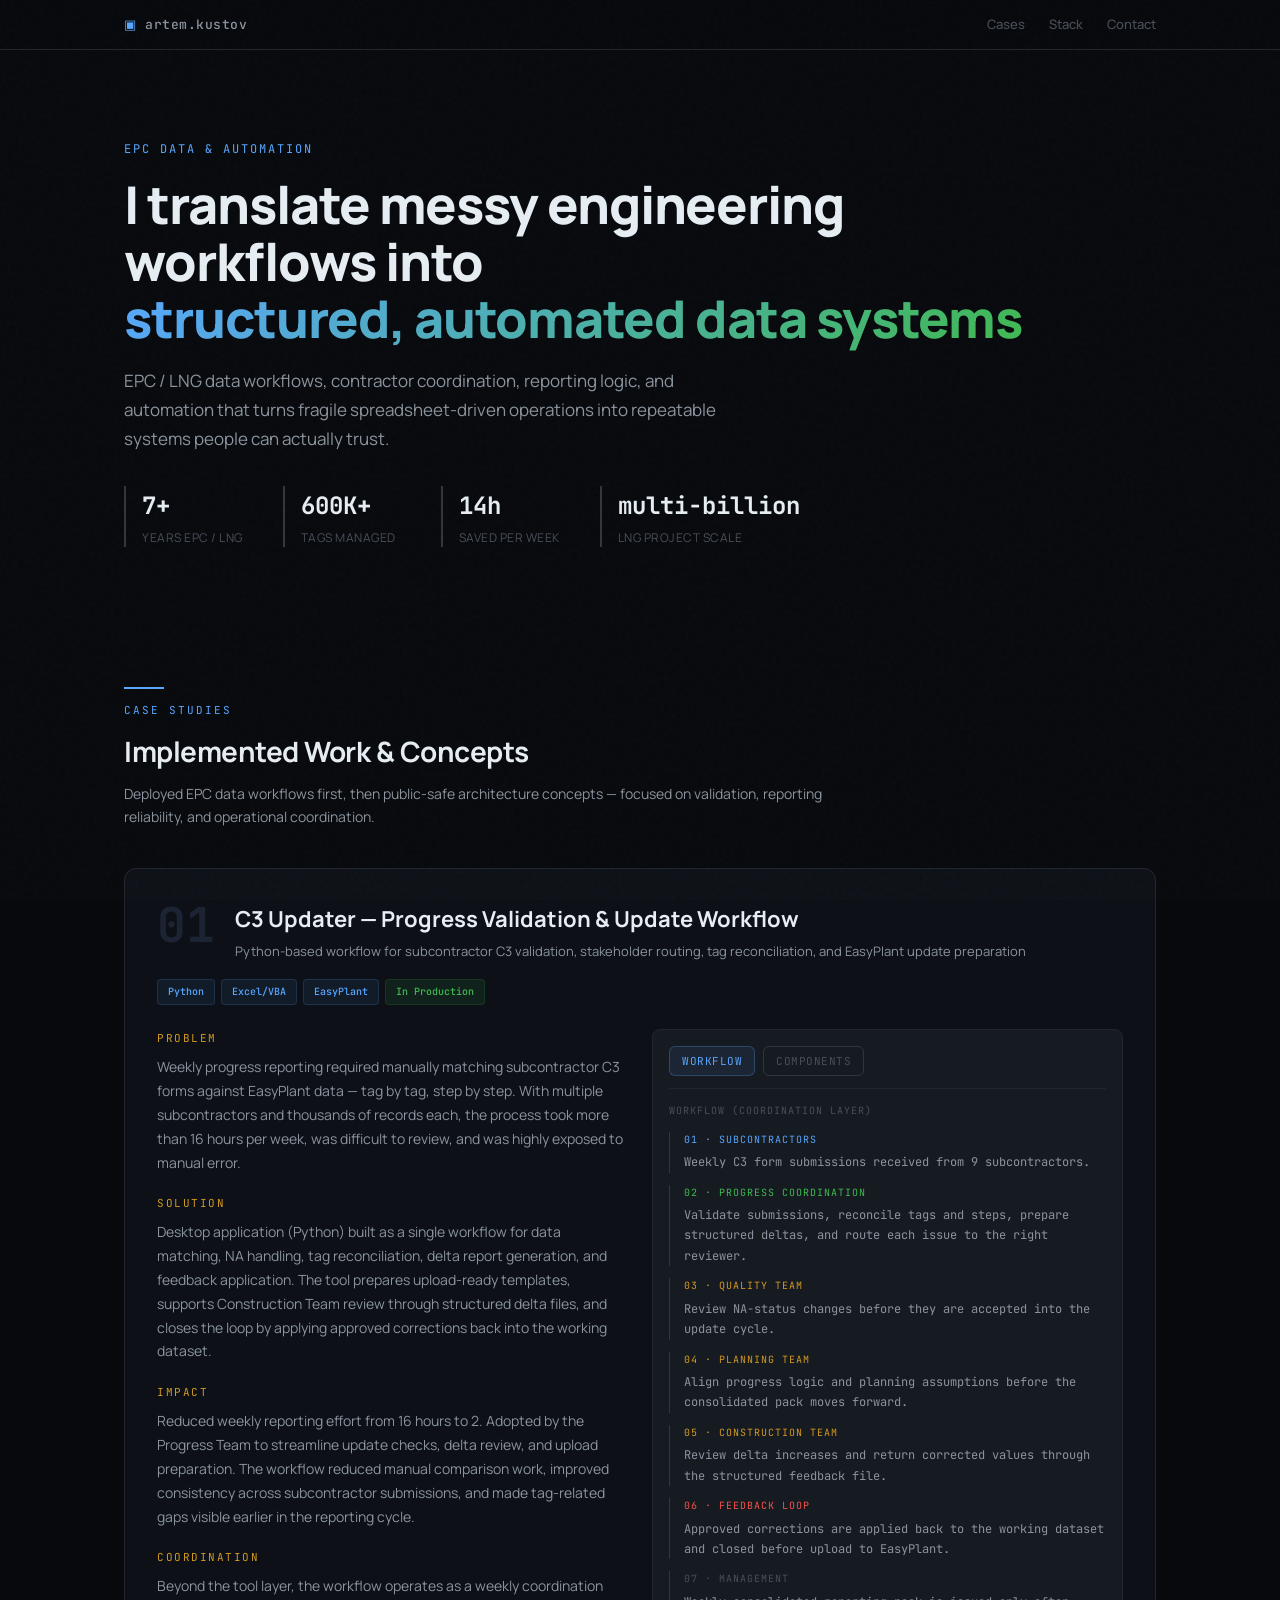
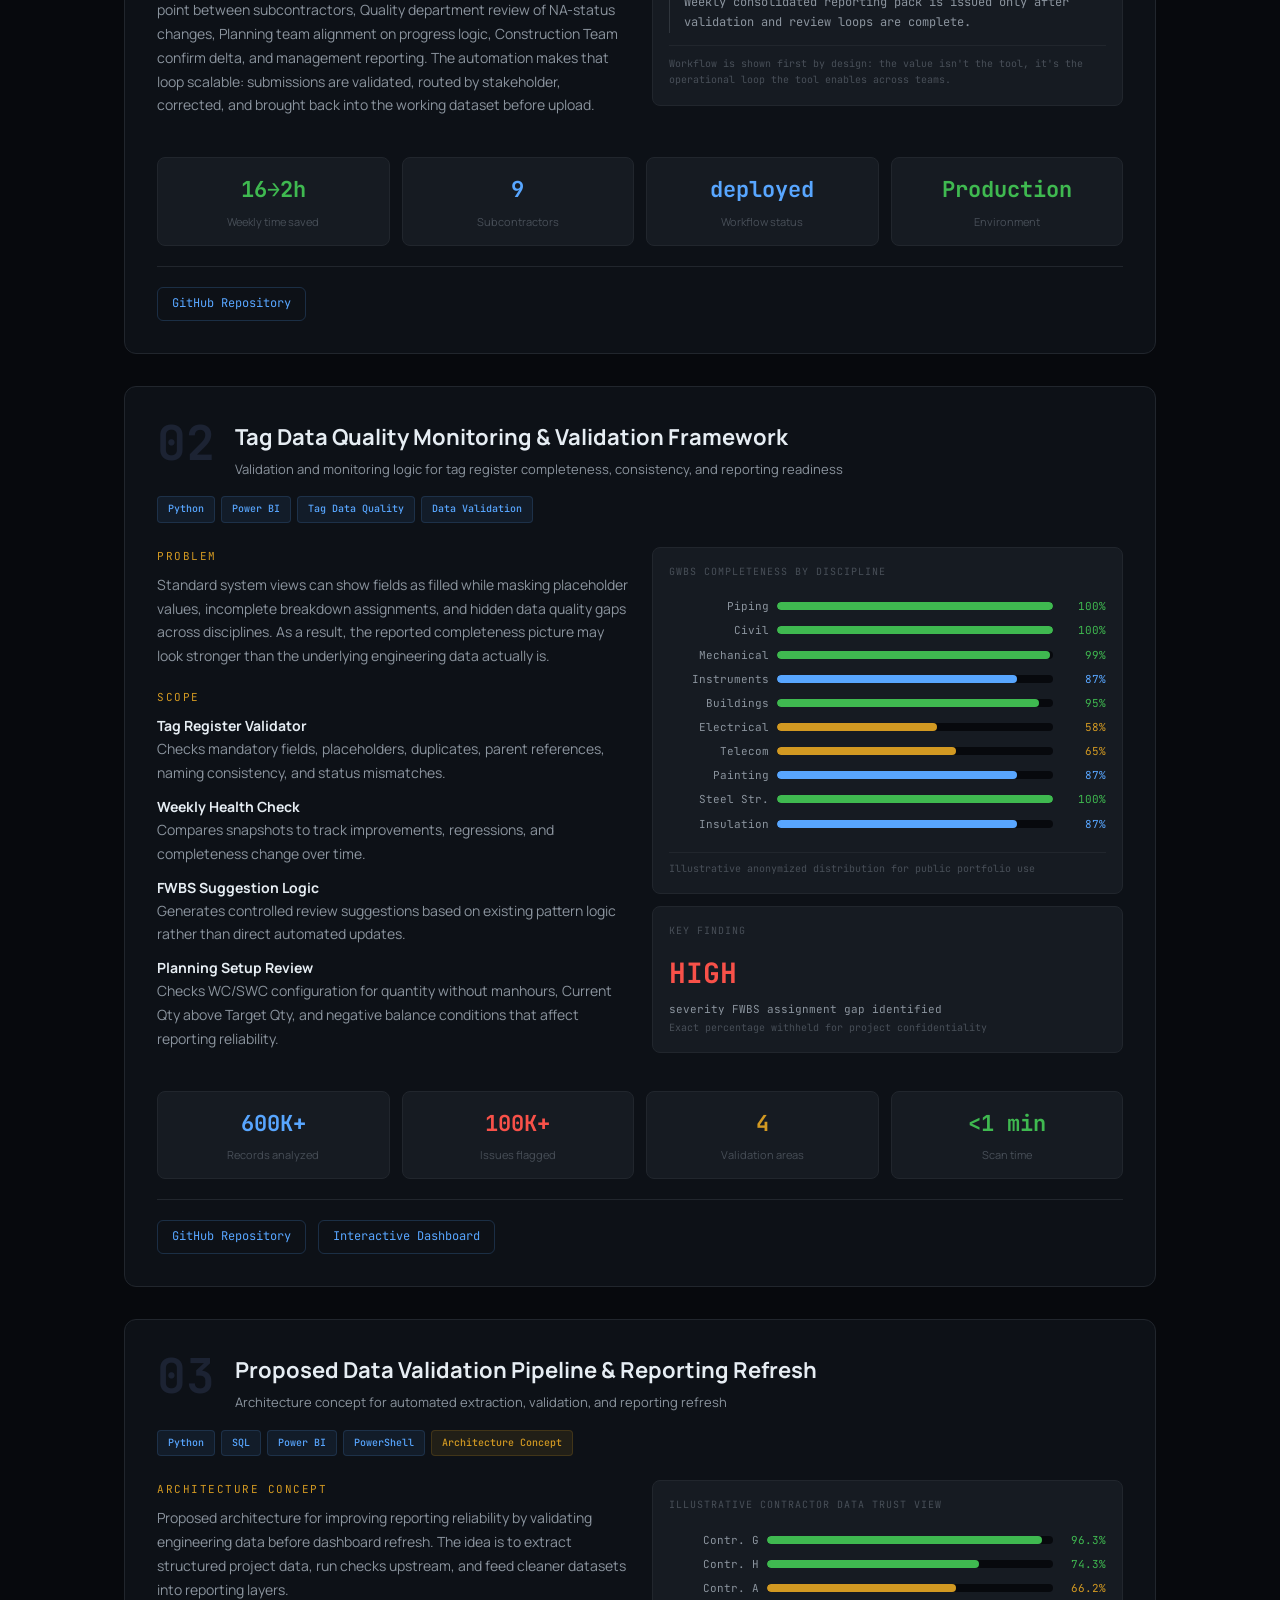
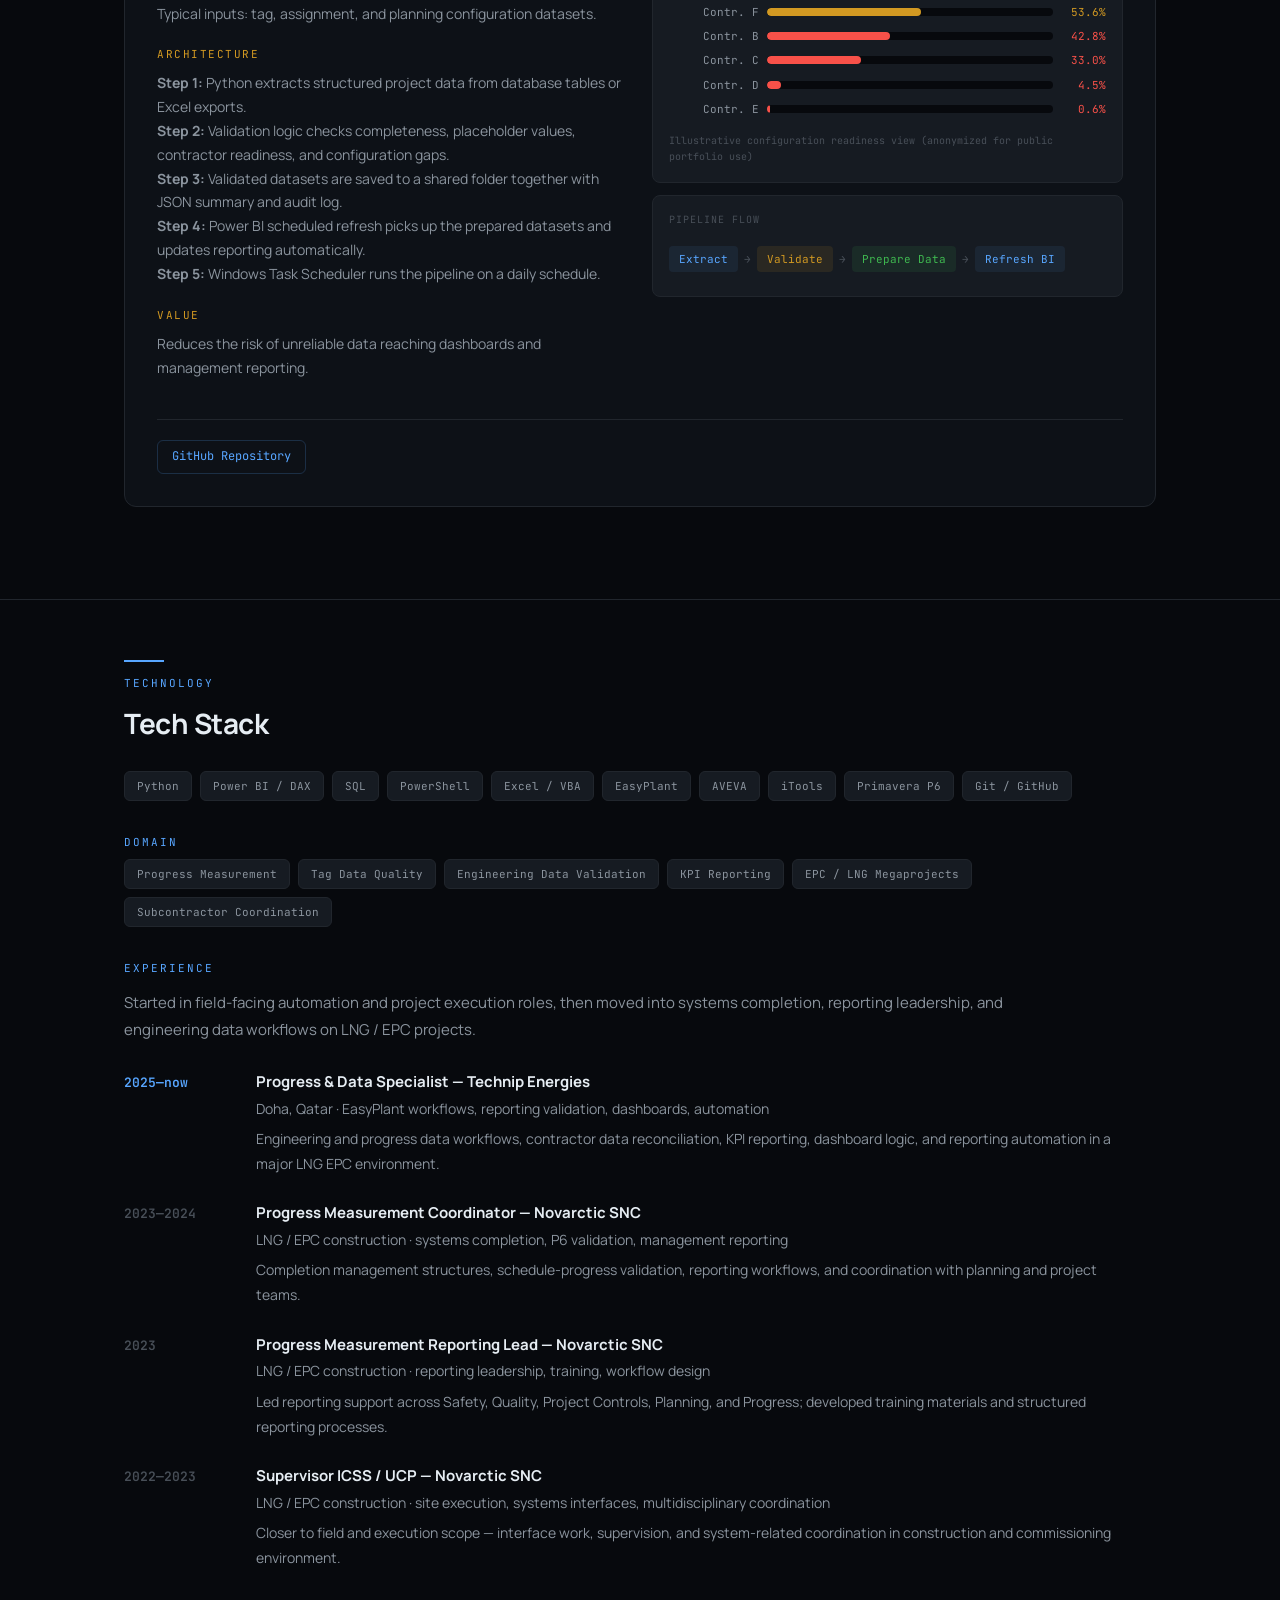
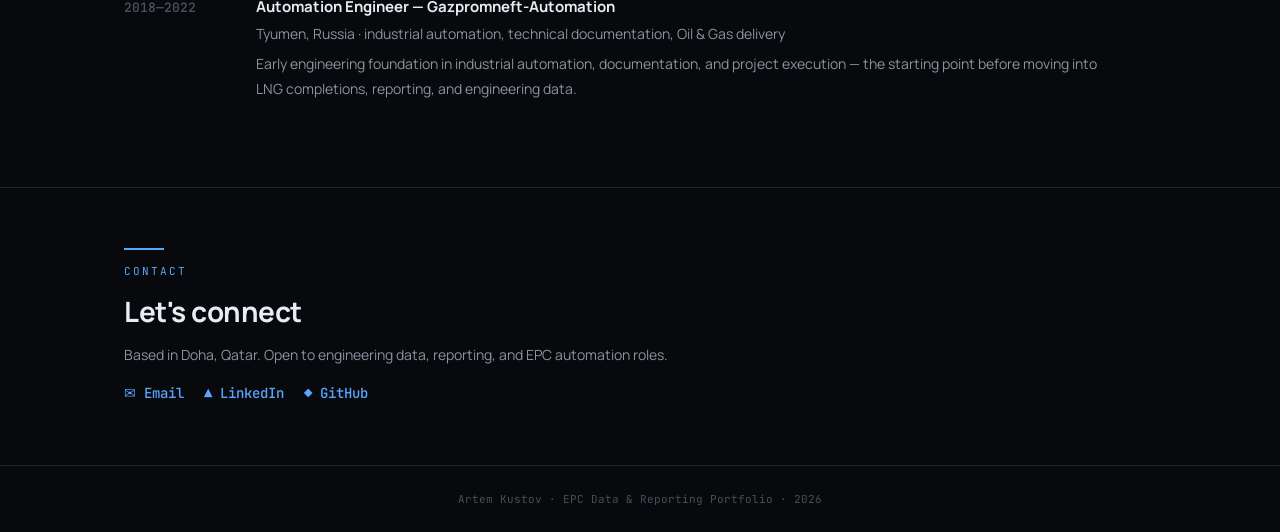
==== index.html @ 5ef9b2df "Update index.html" ====
<!DOCTYPE html>
<html lang="en">
<head>
<meta charset="UTF-8">
<meta name="viewport" content="width=device-width, initial-scale=1.0">
<title>Artem Kustov — EPC Data & Automation</title>
<link href="https://fonts.googleapis.com/css2?family=JetBrains+Mono:wght@400;500;700&family=Manrope:wght@300;400;500;600;700;800&display=swap" rel="stylesheet">
<style>
*,*::before,*::after{margin:0;padding:0;box-sizing:border-box}
:root{
--bg:#07090d;--bg2:#0d1117;--bg3:#161b22;--bg4:#1c2333;
--border:#21262d;--border2:#30363d;
--text:#e6edf3;--text2:#8b949e;--text3:#484f58;
--accent:#58a6ff;--accent2:#79c0ff;--accent-bg:rgba(88,166,255,0.08);
--green:#3fb950;--green-bg:rgba(63,185,80,0.1);
--amber:#d29922;--amber-bg:rgba(210,153,34,0.1);
--red:#f85149;--red-bg:rgba(248,81,73,0.08);
--mono:'JetBrains Mono',monospace;--sans:'Manrope',sans-serif;
}
html{scroll-behavior:smooth}
body{background:var(--bg);color:var(--text);font-family:var(--sans);line-height:1.65;-webkit-font-smoothing:antialiased}

/* Grain */
body::after{content:'';position:fixed;inset:0;background-image:url("data:image/svg+xml,%3Csvg viewBox='0 0 256 256' xmlns='http://www.w3.org/2000/svg'%3E%3Cfilter id='n'%3E%3CfeTurbulence type='fractalNoise' baseFrequency='0.85' numOctaves='4' stitchTiles='stitch'/%3E%3C/filter%3E%3Crect width='100%25' height='100%25' filter='url(%23n)' opacity='0.025'/%3E%3C/svg%3E");pointer-events:none;z-index:9999}

::-webkit-scrollbar{width:5px}
::-webkit-scrollbar-track{background:var(--bg)}
::-webkit-scrollbar-thumb{background:var(--border2);border-radius:3px}

.container{max-width:1080px;margin:0 auto;padding:0 24px}

/* NAV */
nav{position:fixed;top:0;left:0;right:0;z-index:100;background:rgba(7,9,13,0.88);backdrop-filter:blur(24px);border-bottom:1px solid var(--border);padding:14px 0}
nav .container{display:flex;justify-content:space-between;align-items:center}
.nav-name{font-family:var(--mono);font-size:13px;font-weight:500;color:var(--text2);letter-spacing:0.5px}
.nav-name span{color:var(--accent)}
.nav-links{display:flex;gap:24px}
.nav-links a{font-size:13px;color:var(--text3);text-decoration:none;font-weight:500;transition:color 0.2s}
.nav-links a:hover{color:var(--text)}

/* HERO */
.hero{padding:140px 0 80px;position:relative}
.hero-tag{font-family:var(--mono);font-size:12px;color:var(--accent);letter-spacing:2px;text-transform:uppercase;margin-bottom:16px}
.hero h1{font-size:clamp(32px,5vw,52px);font-weight:800;line-height:1.1;margin-bottom:20px;letter-spacing:-1px;max-width:980px}
.hero h1 .highlight{background:linear-gradient(135deg,var(--accent),var(--green));-webkit-background-clip:text;-webkit-text-fill-color:transparent}
.hero-sub{font-size:17px;color:var(--text2);max-width:640px;line-height:1.7;margin-bottom:32px;font-weight:400}
.hero-stats{display:flex;gap:40px;flex-wrap:wrap}
.stat{border-left:2px solid var(--border2);padding-left:16px;min-width:118px}
.stat-val{font-family:var(--mono);font-size:24px;font-weight:700;color:var(--text)}
.stat-label{font-size:12px;color:var(--text3);margin-top:2px;text-transform:uppercase;letter-spacing:0.5px}

/* SECTION */
.section{padding:60px 0}
.section-line{width:40px;height:2px;background:var(--accent);margin-bottom:12px}
.section-tag{font-family:var(--mono);font-size:11px;color:var(--accent);letter-spacing:2px;text-transform:uppercase;margin-bottom:8px}
.section-title{font-size:28px;font-weight:700;margin-bottom:8px;letter-spacing:-0.5px}
.section-desc{font-size:14px;color:var(--text2);margin-bottom:40px;max-width:720px}

/* CASE STUDY */
.case{background:var(--bg2);border:1px solid var(--border);border-radius:12px;margin-bottom:32px;overflow:hidden;transition:border-color 0.3s}
.case:hover{border-color:var(--border2)}
.case-header{padding:32px 32px 0;display:flex;justify-content:space-between;align-items:flex-start;flex-wrap:wrap;gap:16px}
.case-num{font-family:var(--mono);font-size:48px;font-weight:700;color:var(--bg4);line-height:1;margin-right:20px}
.case-title-block{flex:1;min-width:250px}
.case-title{font-size:22px;font-weight:700;margin-bottom:4px}
.case-subtitle{font-size:13px;color:var(--text2);font-weight:400}
.case-badges{display:flex;gap:6px;flex-wrap:wrap;align-self:center}
.badge{font-family:var(--mono);font-size:10px;padding:4px 10px;border-radius:4px;font-weight:500;background:var(--accent-bg);color:var(--accent);border:1px solid rgba(88,166,255,0.15)}
.badge-green{background:var(--green-bg);color:var(--green);border-color:rgba(63,185,80,0.15)}

.case-body{padding:24px 32px 32px}
.case-grid{display:grid;grid-template-columns:1fr 1fr;gap:24px}
.case-section{margin-bottom:20px}
.case-section-title{font-family:var(--mono);font-size:11px;color:var(--amber);letter-spacing:1.5px;text-transform:uppercase;margin-bottom:8px}
.case-section p{font-size:14px;color:var(--text2);line-height:1.7}
.scope-list{display:grid;gap:10px}
.scope-item-title{font-size:14px;font-weight:700;color:var(--text)}
.scope-item-text{font-size:14px;color:var(--text2);line-height:1.7}

.case-metrics{display:grid;grid-template-columns:repeat(auto-fit,minmax(140px,1fr));gap:12px;margin-top:20px}
.metric{background:var(--bg3);border:1px solid var(--border);border-radius:8px;padding:14px 16px;text-align:center}
.metric-val{font-family:var(--mono);font-size:22px;font-weight:700}
.metric-val.green{color:var(--green)}
.metric-val.accent{color:var(--accent)}
.metric-val.amber{color:var(--amber)}
.metric-val.red{color:var(--red)}
.metric-label{font-size:11px;color:var(--text3);margin-top:4px}

.case-visual{background:var(--bg3);border:1px solid var(--border);border-radius:8px;padding:16px;font-family:var(--mono);font-size:11px;color:var(--text2);overflow:hidden}
.case-visual-title{font-size:10px;color:var(--text3);text-transform:uppercase;letter-spacing:1px;margin-bottom:10px}
.vis-row{display:flex;align-items:center;gap:8px;padding:3px 0}
.vis-label{width:100px;font-size:11px;color:var(--text2);text-align:right}
.vis-bar{flex:1;height:8px;background:var(--bg);border-radius:4px;overflow:hidden}
.vis-fill{height:100%;border-radius:4px}
.vis-val{width:45px;font-size:11px;text-align:right}

.case-links{display:flex;gap:12px;margin-top:20px;padding-top:20px;border-top:1px solid var(--border);flex-wrap:wrap}
.case-link{font-family:var(--mono);font-size:12px;color:var(--accent);text-decoration:none;display:flex;align-items:center;gap:6px;padding:6px 14px;border:1px solid rgba(88,166,255,0.2);border-radius:6px;transition:all 0.2s}
.case-link:hover{background:var(--accent-bg);border-color:var(--accent)}

/* TECH STACK */
.tech-row{display:flex;flex-wrap:wrap;gap:8px;margin-bottom:24px}
.tech-tag{font-family:var(--mono);font-size:11px;padding:5px 12px;border-radius:6px;background:var(--bg3);color:var(--text2);border:1px solid var(--border)}

/* EXPERIENCE */
.exp-intro{
  margin-top:12px;
  margin-bottom:28px;
  max-width:940px;
  font-size:15px;
  line-height:1.8;
  color:var(--text2);
}
.exp-entry{
  display:grid;
  grid-template-columns:110px 1fr;
  gap:22px;
  align-items:start;
  margin-bottom:26px;
}
.exp-year{
  font-family:var(--mono);
  font-size:13px;
  font-weight:600;
  color:var(--accent);
  line-height:1.4;
  padding-top:3px;
  white-space:nowrap;
}
.exp-year.muted{color:var(--text3)}
.exp-role{
  font-size:15px;
  font-weight:700;
  color:var(--text);
  line-height:1.45;
  margin-bottom:4px;
}
.exp-meta{
  font-size:14px;
  color:var(--text2);
  line-height:1.65;
  margin-bottom:6px;
}
.exp-note{
  font-size:14px;
  color:var(--text2);
  line-height:1.8;
  max-width:860px;
}


/* CASE TABS */
.case-tabs{display:flex;gap:8px;margin-bottom:14px;padding-bottom:12px;border-bottom:1px solid var(--border)}
.case-tab{
  appearance:none;border:1px solid var(--border2);background:transparent;color:var(--text3);
  font-family:var(--mono);font-size:11px;letter-spacing:0.5px;text-transform:uppercase;
  padding:7px 12px;border-radius:6px;cursor:pointer;transition:all 0.2s
}
.case-tab:hover{color:var(--text);border-color:var(--accent)}
.case-tab.active{background:var(--accent-bg);color:var(--accent);border-color:rgba(88,166,255,0.28)}
.case-panel{display:none}
.case-panel.active{display:block}
.workflow-stack{display:grid;gap:12px;padding-top:2px}
.workflow-item{padding-left:14px;border-left:1px solid var(--border2)}
.workflow-step{font-family:var(--mono);font-size:10px;letter-spacing:1px;text-transform:uppercase;margin-bottom:4px}
.workflow-step.accent{color:var(--accent)}
.workflow-step.green{color:var(--green)}
.workflow-step.amber{color:var(--amber)}
.workflow-step.red{color:var(--red)}
.workflow-step.muted{color:var(--text3)}
.workflow-text{font-size:12px;line-height:1.7;color:var(--text2)}
.case-visual-note{
  margin-top:12px;padding-top:10px;border-top:1px solid var(--border);
  font-size:10px;color:var(--text3)
}

/* CONTACT */
.contact{padding:60px 0;border-top:1px solid var(--border)}
.contact-links{display:flex;gap:20px;flex-wrap:wrap;margin-top:16px}
.contact-link{font-size:14px;color:var(--accent);text-decoration:none;font-family:var(--mono);font-weight:500;display:flex;align-items:center;gap:6px}
.contact-link:hover{color:var(--accent2)}

/* FOOTER */
.footer{padding:24px 0;border-top:1px solid var(--border);text-align:center}
.footer p{font-size:11px;color:var(--text3);font-family:var(--mono)}

/* FADE IN */
.fade-in{opacity:0;transform:translateY(20px);transition:opacity 0.6s ease,transform 0.6s ease}
.fade-in.visible{opacity:1;transform:translateY(0)}

@media(max-width:768px){
  .hero{padding:124px 0 70px}
  .hero-sub{font-size:16px}
  .case-grid{grid-template-columns:1fr}
  .hero-stats{gap:22px}
  .stat{min-width:unset}
  .exp-entry{
    grid-template-columns:1fr;
    gap:6px;
    margin-bottom:22px;
  }
  .exp-year{
    padding-top:0;
    font-size:12px;
  }
  .exp-role{font-size:15px}
  .exp-meta,.exp-note,.exp-intro{font-size:14px}
}
</style>
</head>
<body>

<nav>
  <div class="container">
    <div class="nav-name"><span>▣</span> artem.kustov</div>
    <div class="nav-links">
      <a href="#cases">Cases</a>
      <a href="#stack">Stack</a>
      <a href="#contact">Contact</a>
    </div>
  </div>
</nav>

<section class="hero">
  <div class="container">
    <div class="hero-tag">EPC Data &amp; Automation</div>
    <h1>I translate messy engineering workflows into<br><span class="highlight">structured, automated data systems</span></h1>
    <p class="hero-sub">EPC / LNG data workflows, contractor coordination, reporting logic, and automation that turns fragile spreadsheet-driven operations into repeatable systems people can actually trust.</p>
    <div class="hero-stats">
      <div class="stat">
        <div class="stat-val">7+</div>
        <div class="stat-label">Years EPC / LNG</div>
      </div>
      <div class="stat">
        <div class="stat-val">600K+</div>
        <div class="stat-label">Tags managed</div>
      </div>
      <div class="stat">
        <div class="stat-val">14h</div>
        <div class="stat-label">Saved per week</div>
      </div>
      <div class="stat">
        <div class="stat-val">multi-billion</div>
        <div class="stat-label">LNG project scale</div>
      </div>
    </div>
  </div>
</section>

<section id="cases" class="section">
  <div class="container">
    <div class="section-line"></div>
    <div class="section-tag">Case Studies</div>
    <div class="section-title">Implemented Work &amp; Concepts</div>
    <div class="section-desc">Deployed EPC data workflows first, then public-safe architecture concepts — focused on validation, reporting reliability, and operational coordination.</div>

    <div class="case fade-in">
      <div class="case-header">
        <div style="display:flex;align-items:flex-start">
          <span class="case-num">01</span>
          <div class="case-title-block">
            <div class="case-title">C3 Updater — Progress Validation &amp; Update Workflow</div>
            <div class="case-subtitle">Python-based workflow for subcontractor C3 validation, stakeholder routing, tag reconciliation, and EasyPlant update preparation</div>
          </div>
        </div>
        <div class="case-badges">
          <span class="badge">Python</span>
          <span class="badge">Excel/VBA</span>
          <span class="badge">EasyPlant</span>
          <span class="badge-green badge">In Production</span>
        </div>
      </div>
      <div class="case-body">
        <div class="case-grid">
          <div>
            <div class="case-section">
              <div class="case-section-title">Problem</div>
              <p>Weekly progress reporting required manually matching subcontractor C3 forms against EasyPlant data — tag by tag, step by step. With multiple subcontractors and thousands of records each, the process took more than 16 hours per week, was difficult to review, and was highly exposed to manual error.</p>
            </div>
            <div class="case-section">
              <div class="case-section-title">Solution</div>
              <p>Desktop application (Python) built as a single workflow for data matching, NA handling, tag reconciliation, delta report generation, and feedback application. The tool prepares upload-ready templates, supports Construction Team review through structured delta files, and closes the loop by applying approved corrections back into the working dataset.</p>
            </div>
            <div class="case-section">
              <div class="case-section-title">Impact</div>
              <p>Reduced weekly reporting effort from 16 hours to 2. Adopted by the Progress Team to streamline update checks, delta review, and upload preparation. The workflow reduced manual comparison work, improved consistency across subcontractor submissions, and made tag-related gaps visible earlier in the reporting cycle.</p>
            </div>
            <div class="case-section">
              <div class="case-section-title">Coordination</div>
              <p>Beyond the tool layer, the workflow operates as a weekly coordination point between subcontractors, Quality department review of NA-status changes, Planning team alignment on progress logic, Construction Team confirm delta, and management reporting. The automation makes that loop scalable: submissions are validated, routed by stakeholder, corrected, and brought back into the working dataset before upload.</p>
            </div>
          </div>
          <div>
            <div class="case-visual">
              <div class="case-tabs" data-tab-group="case01">
                <button class="case-tab active" data-tab-target="case01-workflow">Workflow</button>
                <button class="case-tab" data-tab-target="case01-components">Components</button>
              </div>

              <div class="case-panel active" id="case01-workflow">
                <div class="case-visual-title">Workflow (coordination layer)</div>
                <div class="workflow-stack">
                  <div class="workflow-item">
                    <div class="workflow-step accent">01 · Subcontractors</div>
                    <div class="workflow-text">Weekly C3 form submissions received from 9 subcontractors.</div>
                  </div>
                  <div class="workflow-item">
                    <div class="workflow-step green">02 · Progress Coordination</div>
                    <div class="workflow-text">Validate submissions, reconcile tags and steps, prepare structured deltas, and route each issue to the right reviewer.</div>
                  </div>
                  <div class="workflow-item">
                    <div class="workflow-step amber">03 · Quality Team</div>
                    <div class="workflow-text">Review NA-status changes before they are accepted into the update cycle.</div>
                  </div>
                  <div class="workflow-item">
                    <div class="workflow-step amber">04 · Planning Team</div>
                    <div class="workflow-text">Align progress logic and planning assumptions before the consolidated pack moves forward.</div>
                  </div>
                  <div class="workflow-item">
                    <div class="workflow-step amber">05 · Construction Team</div>
                    <div class="workflow-text">Review delta increases and return corrected values through the structured feedback file.</div>
                  </div>
                  <div class="workflow-item">
                    <div class="workflow-step red">06 · Feedback Loop</div>
                    <div class="workflow-text">Approved corrections are applied back to the working dataset and closed before upload to EasyPlant.</div>
                  </div>
                  <div class="workflow-item">
                    <div class="workflow-step muted">07 · Management</div>
                    <div class="workflow-text">Weekly consolidated reporting pack is issued only after validation and review loops are complete.</div>
                  </div>
                </div>
                <div class="case-visual-note">Workflow is shown first by design: the value isn't the tool, it's the operational loop the tool enables across teams.</div>
              </div>

              <div class="case-panel" id="case01-components">
                <div class="case-visual-title">System Components (current deployed version)</div>
                <div style="padding:8px 0">
                  <div style="color:var(--accent);margin-bottom:8px">▸ Update Engine</div>
                  <div style="color:var(--text3);padding-left:16px;margin-bottom:4px">Match Easy ↔ Sub files by tag + step</div>
                  <div style="color:var(--text3);padding-left:16px;margin-bottom:12px">NA handling: 0 + purple highlight</div>
                  <div style="color:var(--green);margin-bottom:8px">▸ Tag Reconciliation</div>
                  <div style="color:var(--text3);padding-left:16px;margin-bottom:4px">Compare tag lists (Easy vs Sub)</div>
                  <div style="color:var(--text3);padding-left:16px;margin-bottom:4px">Auto-generate tag register upload template</div>
                  <div style="color:var(--text3);padding-left:16px;margin-bottom:12px">Auto-generate assignment upload template</div>
                  <div style="color:var(--amber);margin-bottom:8px">▸ Delta Reports</div>
                  <div style="color:var(--text3);padding-left:16px;margin-bottom:4px">Generate structured delta review file</div>
                  <div style="color:var(--text3);padding-left:16px;margin-bottom:12px">Construction Team fills Corrected Value</div>
                  <div style="color:var(--red);margin-bottom:8px">▸ Apply Feedback</div>
                  <div style="color:var(--text3);padding-left:16px;margin-bottom:4px">Read CT corrections → update files</div>
                  <div style="color:var(--text3);padding-left:16px">Approved corrections are clearly highlighted</div>
                </div>
              </div>
            </div>
          </div>
        </div>
        <div class="case-metrics">
          <div class="metric"><div class="metric-val green">16→2h</div><div class="metric-label">Weekly time saved</div></div>
          <div class="metric"><div class="metric-val accent">9</div><div class="metric-label">Subcontractors</div></div>
          <div class="metric"><div class="metric-val accent">deployed</div><div class="metric-label">Workflow status</div></div>
          <div class="metric"><div class="metric-val green">Production</div><div class="metric-label">Environment</div></div>
        </div>
        <div class="case-links">
          <a href="https://github.com/Art-Kustuff/c3-updater" class="case-link" target="_blank">GitHub Repository</a>
        </div>
      </div>
    </div>

    <div class="case fade-in">
      <div class="case-header">
        <div style="display:flex;align-items:flex-start">
          <span class="case-num">02</span>
          <div class="case-title-block">
            <div class="case-title">Tag Data Quality Monitoring &amp; Validation Framework</div>
            <div class="case-subtitle">Validation and monitoring logic for tag register completeness, consistency, and reporting readiness</div>
          </div>
        </div>
        <div class="case-badges">
          <span class="badge">Python</span>
          <span class="badge">Power BI</span>
          <span class="badge">Tag Data Quality</span>
          <span class="badge">Data Validation</span>
        </div>
      </div>
      <div class="case-body">
        <div class="case-grid">
          <div>
            <div class="case-section">
              <div class="case-section-title">Problem</div>
              <p>Standard system views can show fields as filled while masking placeholder values, incomplete breakdown assignments, and hidden data quality gaps across disciplines. As a result, the reported completeness picture may look stronger than the underlying engineering data actually is.</p>
            </div>
            <div class="case-section">
              <div class="case-section-title">Scope</div>
              <div class="scope-list">
                <div>
                  <div class="scope-item-title">Tag Register Validator</div>
                  <div class="scope-item-text">Checks mandatory fields, placeholders, duplicates, parent references, naming consistency, and status mismatches.</div>
                </div>
                <div>
                  <div class="scope-item-title">Weekly Health Check</div>
                  <div class="scope-item-text">Compares snapshots to track improvements, regressions, and completeness change over time.</div>
                </div>
                <div>
                  <div class="scope-item-title">FWBS Suggestion Logic</div>
                  <div class="scope-item-text">Generates controlled review suggestions based on existing pattern logic rather than direct automated updates.</div>
                </div>
                <div>
                  <div class="scope-item-title">Planning Setup Review</div>
                  <div class="scope-item-text">Checks WC/SWC configuration for quantity without manhours, Current Qty above Target Qty, and negative balance conditions that affect reporting reliability.</div>
                </div>
              </div>
            </div>
          </div>
          <div>
            <div class="case-visual">
              <div class="case-visual-title">GWBS Completeness by Discipline</div>
              <div style="padding:4px 0">
                <div class="vis-row"><span class="vis-label">Piping</span><div class="vis-bar"><div class="vis-fill" style="width:100%;background:var(--green)"></div></div><span class="vis-val" style="color:var(--green)">100%</span></div>
                <div class="vis-row"><span class="vis-label">Civil</span><div class="vis-bar"><div class="vis-fill" style="width:100%;background:var(--green)"></div></div><span class="vis-val" style="color:var(--green)">100%</span></div>
                <div class="vis-row"><span class="vis-label">Mechanical</span><div class="vis-bar"><div class="vis-fill" style="width:99%;background:var(--green)"></div></div><span class="vis-val" style="color:var(--green)">99%</span></div>
                <div class="vis-row"><span class="vis-label">Instruments</span><div class="vis-bar"><div class="vis-fill" style="width:87%;background:var(--accent)"></div></div><span class="vis-val" style="color:var(--accent)">87%</span></div>
                <div class="vis-row"><span class="vis-label">Buildings</span><div class="vis-bar"><div class="vis-fill" style="width:95%;background:var(--green)"></div></div><span class="vis-val" style="color:var(--green)">95%</span></div>
                <div class="vis-row"><span class="vis-label">Electrical</span><div class="vis-bar"><div class="vis-fill" style="width:58%;background:var(--amber)"></div></div><span class="vis-val" style="color:var(--amber)">58%</span></div>
                <div class="vis-row"><span class="vis-label">Telecom</span><div class="vis-bar"><div class="vis-fill" style="width:65%;background:var(--amber)"></div></div><span class="vis-val" style="color:var(--amber)">65%</span></div>
                <div class="vis-row"><span class="vis-label">Painting</span><div class="vis-bar"><div class="vis-fill" style="width:87%;background:var(--accent)"></div></div><span class="vis-val" style="color:var(--accent)">87%</span></div>
                <div class="vis-row"><span class="vis-label">Steel Str.</span><div class="vis-bar"><div class="vis-fill" style="width:100%;background:var(--green)"></div></div><span class="vis-val" style="color:var(--green)">100%</span></div>
                <div class="vis-row"><span class="vis-label">Insulation</span><div class="vis-bar"><div class="vis-fill" style="width:87%;background:var(--accent)"></div></div><span class="vis-val" style="color:var(--accent)">87%</span></div>
              </div>
              <div style="margin-top:12px;padding-top:8px;border-top:1px solid var(--border);font-size:10px;color:var(--text3)">
                Illustrative anonymized distribution for public portfolio use
              </div>
            </div>
            <div class="case-visual" style="margin-top:12px">
              <div class="case-visual-title">Key Finding</div>
              <div style="font-size:28px;font-weight:700;color:var(--red);font-family:var(--mono)">HIGH</div>
              <div style="color:var(--text2);margin-top:4px">severity FWBS assignment gap identified</div>
              <div style="color:var(--text3);margin-top:2px;font-size:10px">Exact percentage withheld for project confidentiality</div>
            </div>
          </div>
        </div>
        <div class="case-metrics">
          <div class="metric"><div class="metric-val accent">600K+</div><div class="metric-label">Records analyzed</div></div>
          <div class="metric"><div class="metric-val red">100K+</div><div class="metric-label">Issues flagged</div></div>
          <div class="metric"><div class="metric-val amber">4</div><div class="metric-label">Validation areas</div></div>
          <div class="metric"><div class="metric-val green">&lt;1 min</div><div class="metric-label">Scan time</div></div>
        </div>
        <div class="case-links">
          <a href="https://github.com/Art-Kustuff/epc-data-toolkit" class="case-link" target="_blank">GitHub Repository</a>
          <a href="Engineering_Data_Quality_Dashboard.html" class="case-link" target="_blank">Interactive Dashboard</a>
        </div>
      </div>
    </div>

    <div class="case fade-in">
      <div class="case-header">
        <div style="display:flex;align-items:flex-start">
          <span class="case-num">03</span>
          <div class="case-title-block">
            <div class="case-title">Proposed Data Validation Pipeline &amp; Reporting Refresh</div>
            <div class="case-subtitle">Architecture concept for automated extraction, validation, and reporting refresh</div>
          </div>
        </div>
        <div class="case-badges">
          <span class="badge">Python</span>
          <span class="badge">SQL</span>
          <span class="badge">Power BI</span>
          <span class="badge">PowerShell</span>
          <span class="badge" style="background:var(--amber-bg);color:var(--amber);border-color:rgba(210,153,34,0.18)">Architecture Concept</span>
        </div>
      </div>
      <div class="case-body">
        <div class="case-grid">
          <div>
            <div class="case-section">
              <div class="case-section-title">Architecture Concept</div>
              <p>Proposed architecture for improving reporting reliability by validating engineering data before dashboard refresh. The idea is to extract structured project data, run checks upstream, and feed cleaner datasets into reporting layers.</p>
              <p>Typical inputs: tag, assignment, and planning configuration datasets.</p>
            </div>
            <div class="case-section">
              <div class="case-section-title">Architecture</div>
              <p><strong>Step 1:</strong> Python extracts structured project data from database tables or Excel exports.</p>
              <p><strong>Step 2:</strong> Validation logic checks completeness, placeholder values, contractor readiness, and configuration gaps.</p>
              <p><strong>Step 3:</strong> Validated datasets are saved to a shared folder together with JSON summary and audit log.</p>
              <p><strong>Step 4:</strong> Power BI scheduled refresh picks up the prepared datasets and updates reporting automatically.</p>
              <p><strong>Step 5:</strong> Windows Task Scheduler runs the pipeline on a daily schedule.</p>
            </div>
            <div class="case-section">
              <div class="case-section-title">Value</div>
              <p>Reduces the risk of unreliable data reaching dashboards and management reporting.</p>
            </div>
          </div>
          <div>
            <div class="case-visual">
              <div class="case-visual-title">Illustrative Contractor Data Trust View</div>
              <div style="padding:4px 0">
                <div class="vis-row"><span class="vis-label" style="width:90px">Contr. G</span><div class="vis-bar"><div class="vis-fill" style="width:96%;background:var(--green)"></div></div><span class="vis-val" style="color:var(--green)">96.3%</span></div>
                <div class="vis-row"><span class="vis-label" style="width:90px">Contr. H</span><div class="vis-bar"><div class="vis-fill" style="width:74%;background:var(--green)"></div></div><span class="vis-val" style="color:var(--green)">74.3%</span></div>
                <div class="vis-row"><span class="vis-label" style="width:90px">Contr. A</span><div class="vis-bar"><div class="vis-fill" style="width:66%;background:var(--amber)"></div></div><span class="vis-val" style="color:var(--amber)">66.2%</span></div>
                <div class="vis-row"><span class="vis-label" style="width:90px">Contr. F</span><div class="vis-bar"><div class="vis-fill" style="width:54%;background:var(--amber)"></div></div><span class="vis-val" style="color:var(--amber)">53.6%</span></div>
                <div class="vis-row"><span class="vis-label" style="width:90px">Contr. B</span><div class="vis-bar"><div class="vis-fill" style="width:43%;background:var(--red)"></div></div><span class="vis-val" style="color:var(--red)">42.8%</span></div>
                <div class="vis-row"><span class="vis-label" style="width:90px">Contr. C</span><div class="vis-bar"><div class="vis-fill" style="width:33%;background:var(--red)"></div></div><span class="vis-val" style="color:var(--red)">33.0%</span></div>
                <div class="vis-row"><span class="vis-label" style="width:90px">Contr. D</span><div class="vis-bar"><div class="vis-fill" style="width:5%;background:var(--red)"></div></div><span class="vis-val" style="color:var(--red)">4.5%</span></div>
                <div class="vis-row"><span class="vis-label" style="width:90px">Contr. E</span><div class="vis-bar"><div class="vis-fill" style="width:1%;background:var(--red)"></div></div><span class="vis-val" style="color:var(--red)">0.6%</span></div>
              </div>
              <div style="margin-top:8px;font-size:10px;color:var(--text3)">Illustrative configuration readiness view (anonymized for public portfolio use)</div>
            </div>
            <div class="case-visual" style="margin-top:12px">
              <div class="case-visual-title">Pipeline Flow</div>
              <div style="display:flex;align-items:center;gap:6px;flex-wrap:wrap;padding:8px 0">
                <span style="background:var(--accent-bg);color:var(--accent);padding:4px 10px;border-radius:4px;font-size:11px">Extract</span>
                <span style="color:var(--text3)">→</span>
                <span style="background:var(--amber-bg);color:var(--amber);padding:4px 10px;border-radius:4px;font-size:11px">Validate</span>
                <span style="color:var(--text3)">→</span>
                <span style="background:var(--green-bg);color:var(--green);padding:4px 10px;border-radius:4px;font-size:11px">Prepare Data</span>
                <span style="color:var(--text3)">→</span>
                <span style="background:var(--accent-bg);color:var(--accent);padding:4px 10px;border-radius:4px;font-size:11px">Refresh BI</span>
              </div>
            </div>
          </div>
        </div>
        <div class="case-links">
          <a href="https://github.com/Art-Kustuff/epc-data-toolkit" class="case-link" target="_blank">GitHub Repository</a>
        </div>
      </div>
    </div>
  </div>
</section>

<section id="stack" class="section" style="border-top:1px solid var(--border)">
  <div class="container">
    <div class="section-line"></div>
    <div class="section-tag">Technology</div>
    <div class="section-title">Tech Stack</div>

    <div class="tech-row" style="margin-top:24px">
      <span class="tech-tag">Python</span>
      <span class="tech-tag">Power BI / DAX</span>
      <span class="tech-tag">SQL</span>
      <span class="tech-tag">PowerShell</span>
      <span class="tech-tag">Excel / VBA</span>
      <span class="tech-tag">EasyPlant</span>
      <span class="tech-tag">AVEVA</span>
      <span class="tech-tag">iTools</span>
      <span class="tech-tag">Primavera P6</span>
      <span class="tech-tag">Git / GitHub</span>
    </div>

    <div class="section-tag" style="margin-top:32px">Domain</div>
    <div class="tech-row" style="margin-top:8px">
      <span class="tech-tag">Progress Measurement</span>
      <span class="tech-tag">Tag Data Quality</span>
      <span class="tech-tag">Engineering Data Validation</span>
      <span class="tech-tag">KPI Reporting</span>
      <span class="tech-tag">EPC / LNG Megaprojects</span>
      <span class="tech-tag">Subcontractor Coordination</span>
    </div>

    <div class="section-tag" style="margin-top:32px">Experience</div>
    <div class="exp-intro">
      Started in field-facing automation and project execution roles, then moved into systems completion, reporting leadership, and engineering data workflows on LNG / EPC projects.
    </div>

    <div class="exp-entry">
      <span class="exp-year">2025—now</span>
      <div>
        <div class="exp-role">Progress &amp; Data Specialist — Technip Energies</div>
        <div class="exp-meta">Doha, Qatar · EasyPlant workflows, reporting validation, dashboards, automation</div>
        <div class="exp-note">
          Engineering and progress data workflows, contractor data reconciliation, KPI reporting, dashboard logic, and reporting automation in a major LNG EPC environment.
        </div>
      </div>
    </div>

    <div class="exp-entry">
      <span class="exp-year muted">2023—2024</span>
      <div>
        <div class="exp-role">Progress Measurement Coordinator — Novarctic SNC</div>
        <div class="exp-meta">LNG / EPC construction · systems completion, P6 validation, management reporting</div>
        <div class="exp-note">
          Completion management structures, schedule-progress validation, reporting workflows, and coordination with planning and project teams.
        </div>
      </div>
    </div>

    <div class="exp-entry">
      <span class="exp-year muted">2023</span>
      <div>
        <div class="exp-role">Progress Measurement Reporting Lead — Novarctic SNC</div>
        <div class="exp-meta">LNG / EPC construction · reporting leadership, training, workflow design</div>
        <div class="exp-note">
          Led reporting support across Safety, Quality, Project Controls, Planning, and Progress; developed training materials and structured reporting processes.
        </div>
      </div>
    </div>

    <div class="exp-entry">
      <span class="exp-year muted">2022—2023</span>
      <div>
        <div class="exp-role">Supervisor ICSS / UCP — Novarctic SNC</div>
        <div class="exp-meta">LNG / EPC construction · site execution, systems interfaces, multidisciplinary coordination</div>
        <div class="exp-note">
          Closer to field and execution scope — interface work, supervision, and system-related coordination in construction and commissioning environment.
        </div>
      </div>
    </div>

    <div class="exp-entry">
      <span class="exp-year muted">2018—2022</span>
      <div>
        <div class="exp-role">Automation Engineer — Gazpromneft-Automation</div>
        <div class="exp-meta">Tyumen, Russia · industrial automation, technical documentation, Oil &amp; Gas delivery</div>
        <div class="exp-note">
          Early engineering foundation in industrial automation, documentation, and project execution — the starting point before moving into LNG completions, reporting, and engineering data.
        </div>
      </div>
    </div>
  </div>
</section>

<section id="contact" class="contact">
  <div class="container">
    <div class="section-line"></div>
    <div class="section-tag">Contact</div>
    <div class="section-title">Let's connect</div>
    <p style="font-size:14px;color:var(--text2);margin-top:8px">Based in Doha, Qatar. Open to engineering data, reporting, and EPC automation roles.</p>
    <div class="contact-links">
      <a href="mailto:akustov1995@gmail.com" class="contact-link">✉ Email</a>
      <a href="https://linkedin.com/in/artem-kustov-74382925b" class="contact-link" target="_blank">▲ LinkedIn</a>
      <a href="https://github.com/Art-Kustuff" class="contact-link" target="_blank">◆ GitHub</a>
    </div>
  </div>
</section>

<div class="footer">
  <p>Artem Kustov · EPC Data &amp; Reporting Portfolio · 2026</p>
</div>

<script>
const obs = new IntersectionObserver((entries) => {
  entries.forEach(e => { if(e.isIntersecting) e.target.classList.add('visible') });
}, { threshold: 0.1 });
document.querySelectorAll('.fade-in').forEach(el => obs.observe(el));

document.querySelectorAll('.case-tabs').forEach(group => {
  const tabs = group.querySelectorAll('.case-tab');
  const visual = group.closest('.case-visual');
  tabs.forEach(tab => {
    tab.addEventListener('click', () => {
      const targetId = tab.dataset.tabTarget;
      tabs.forEach(t => t.classList.remove('active'));
      visual.querySelectorAll('.case-panel').forEach(panel => panel.classList.remove('active'));
      tab.classList.add('active');
      visual.querySelector('#' + targetId).classList.add('active');
    });
  });
});
</script>
</body>
</html>
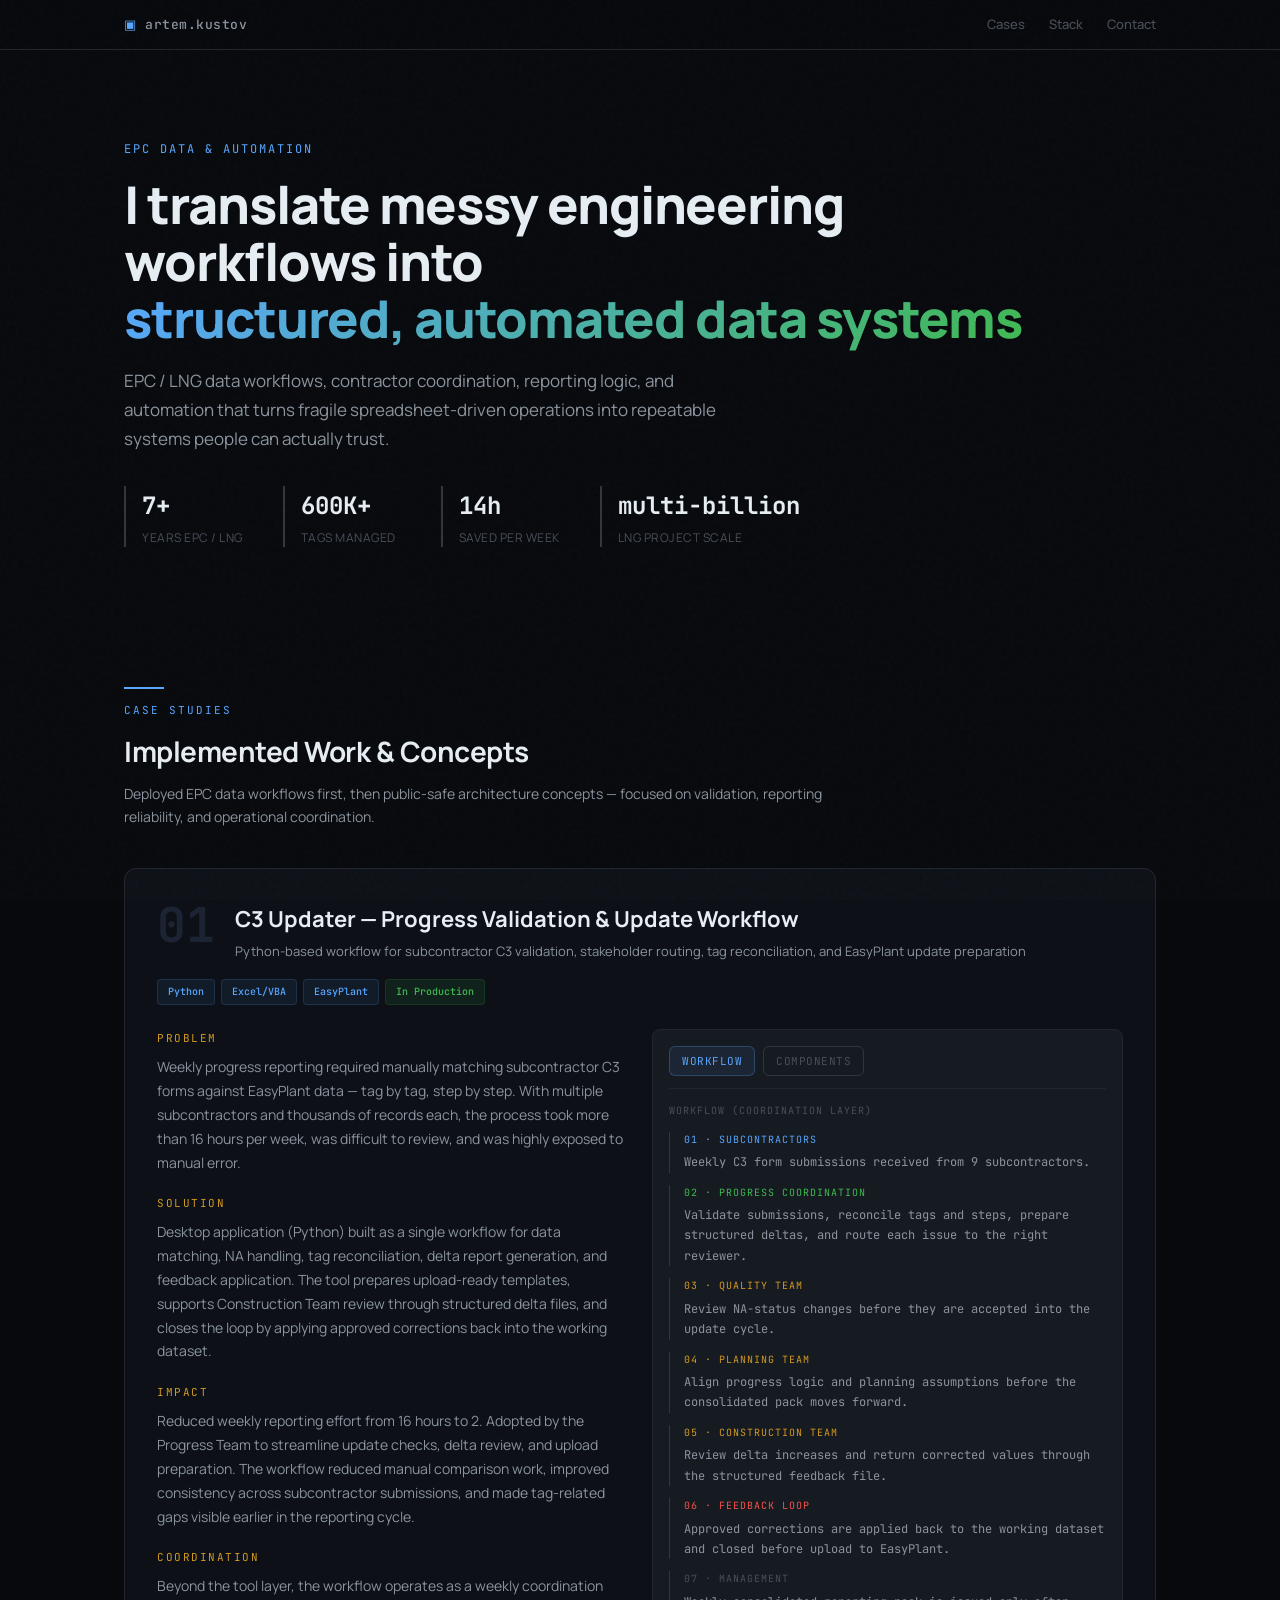
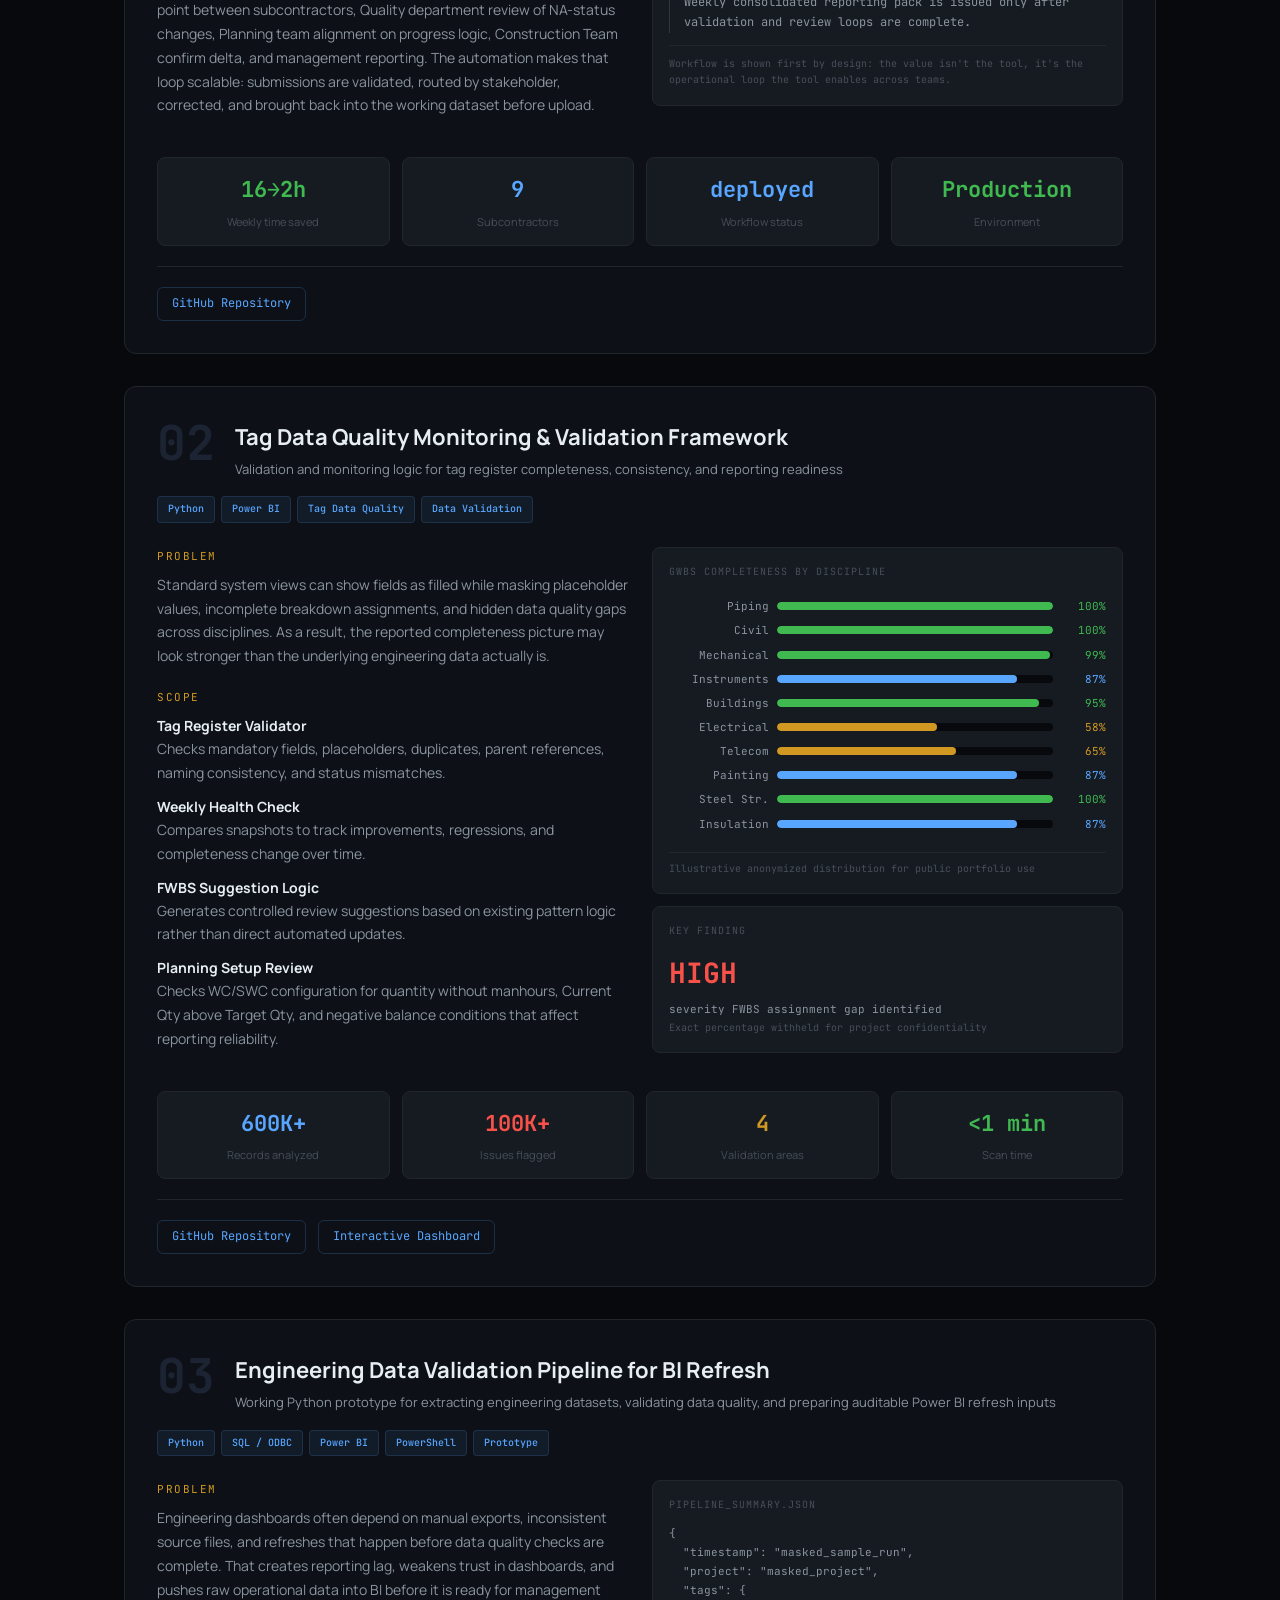
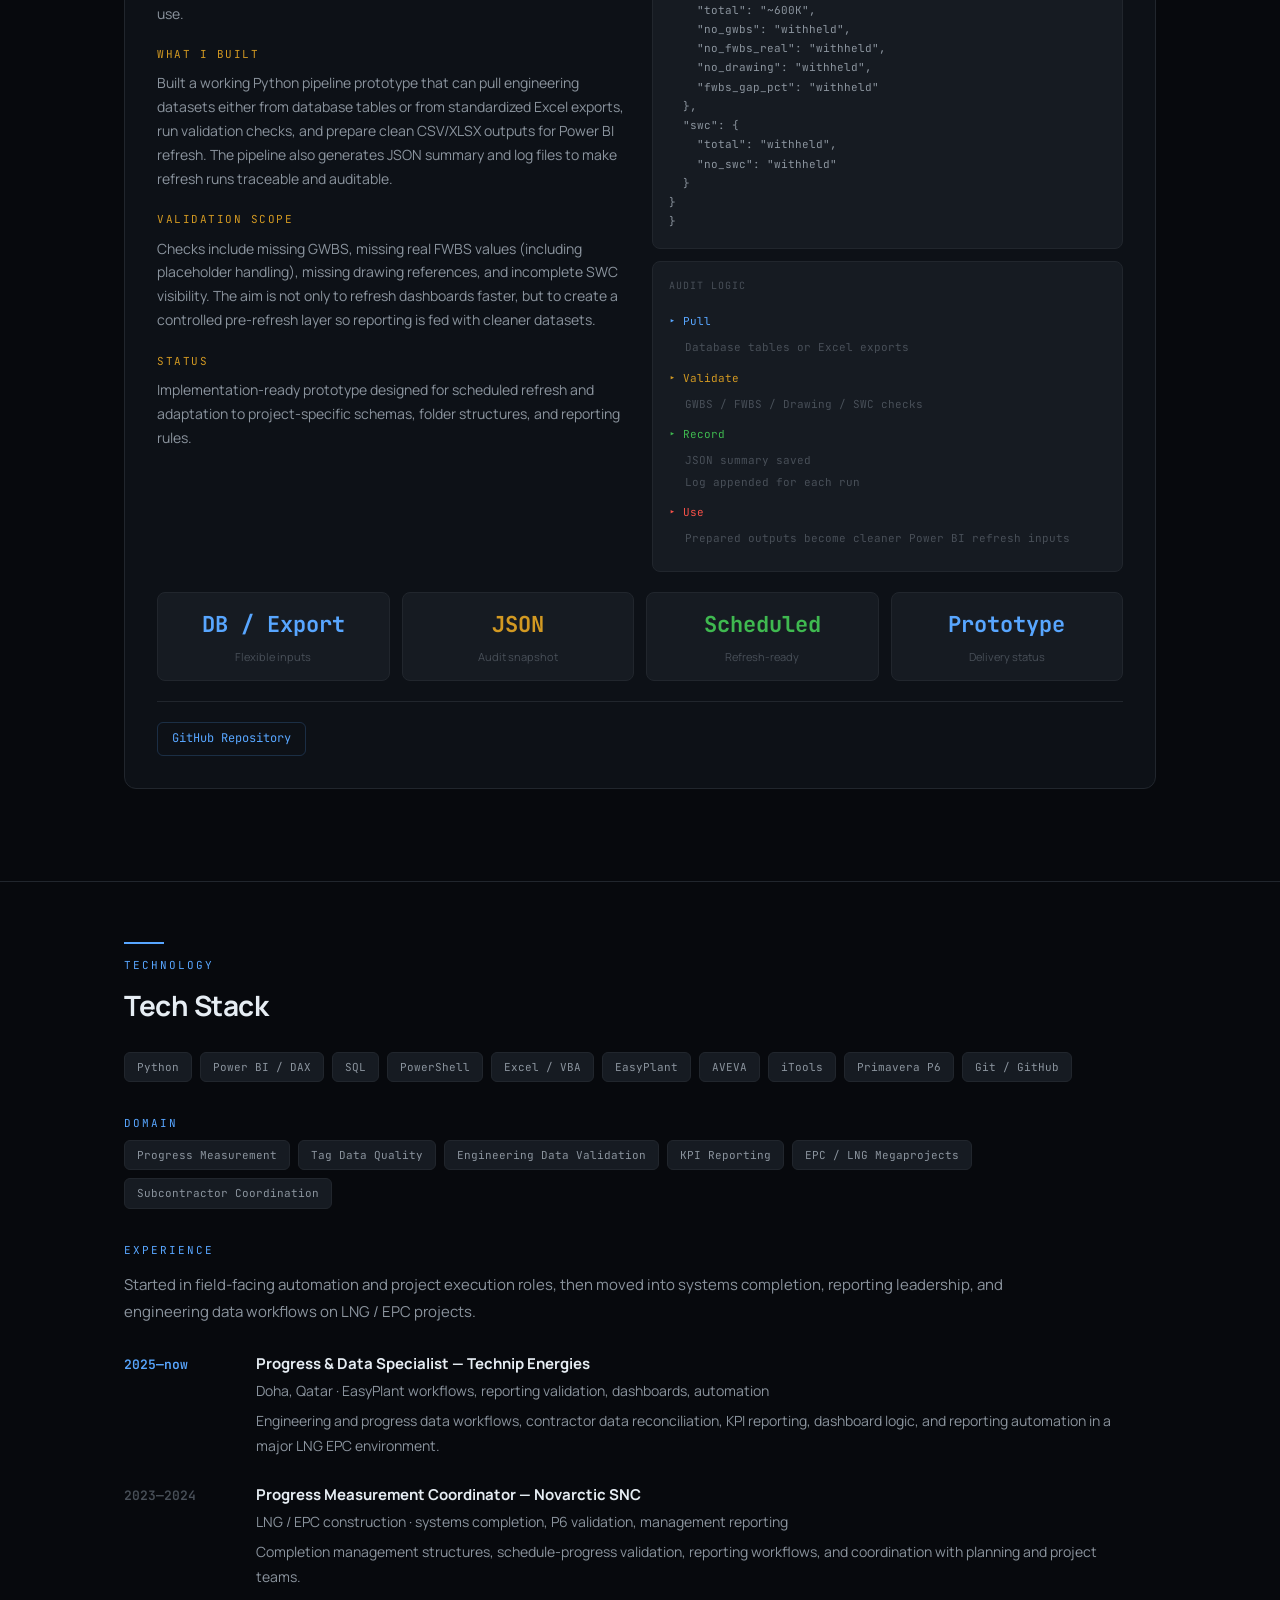
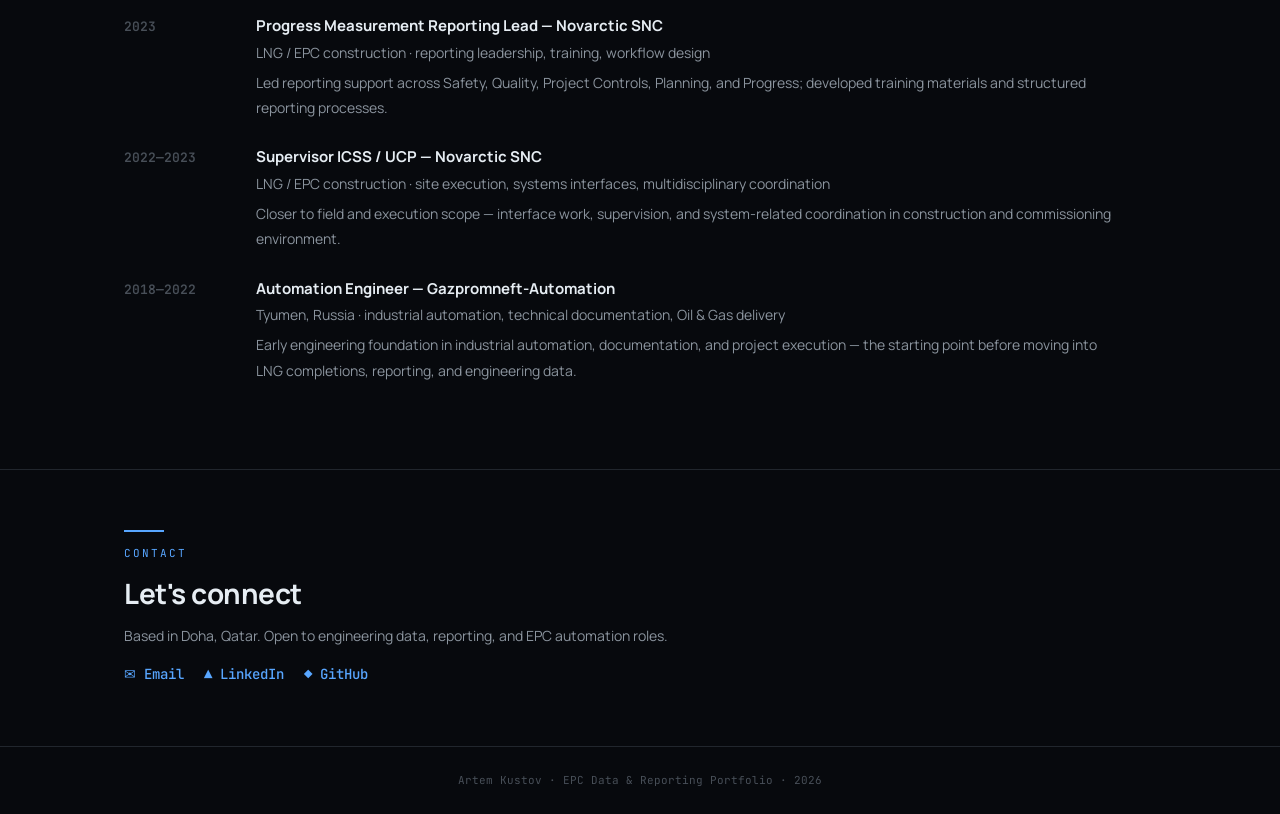
==== commit 1455355b: "Update index.html" ====
--- a/index.html
+++ b/index.html
@@ -450,78 +450,101 @@
       </div>
     </div>
 
-    <div class="case fade-in">
-      <div class="case-header">
-        <div style="display:flex;align-items:flex-start">
-          <span class="case-num">03</span>
-          <div class="case-title-block">
-            <div class="case-title">Proposed Data Validation Pipeline &amp; Reporting Refresh</div>
-            <div class="case-subtitle">Architecture concept for automated extraction, validation, and reporting refresh</div>
+   <div class="case fade-in">
+  <div class="case-header">
+    <div style="display:flex;align-items:flex-start">
+      <span class="case-num">03</span>
+      <div class="case-title-block">
+        <div class="case-title">Engineering Data Validation Pipeline for BI Refresh</div>
+        <div class="case-subtitle">Working Python prototype for extracting engineering datasets, validating data quality, and preparing auditable Power BI refresh inputs</div>
+      </div>
+    </div>
+    <div class="case-badges">
+      <span class="badge">Python</span>
+      <span class="badge">SQL / ODBC</span>
+      <span class="badge">Power BI</span>
+      <span class="badge">PowerShell</span>
+      <span class="badge">Prototype</span>
+    </div>
+  </div>
+
+  <div class="case-body">
+    <div class="case-grid">
+      <div>
+        <div class="case-section">
+          <div class="case-section-title">Problem</div>
+          <p>Engineering dashboards often depend on manual exports, inconsistent source files, and refreshes that happen before data quality checks are complete. That creates reporting lag, weakens trust in dashboards, and pushes raw operational data into BI before it is ready for management use.</p>
+        </div>
+
+        <div class="case-section">
+          <div class="case-section-title">What I Built</div>
+          <p>Built a working Python pipeline prototype that can pull engineering datasets either from database tables or from standardized Excel exports, run validation checks, and prepare clean CSV/XLSX outputs for Power BI refresh. The pipeline also generates JSON summary and log files to make refresh runs traceable and auditable.</p>
+        </div>
+
+        <div class="case-section">
+          <div class="case-section-title">Validation Scope</div>
+          <p>Checks include missing GWBS, missing real FWBS values (including placeholder handling), missing drawing references, and incomplete SWC visibility. The aim is not only to refresh dashboards faster, but to create a controlled pre-refresh layer so reporting is fed with cleaner datasets.</p>
+        </div>
+
+        <div class="case-section">
+          <div class="case-section-title">Status</div>
+          <p>Implementation-ready prototype designed for scheduled refresh and adaptation to project-specific schemas, folder structures, and reporting rules.</p>
+        </div>
+      </div>
+
+      <div>
+        <div class="case-visual">
+          <div class="case-visual-title">pipeline_summary.json</div>
+          <pre style="margin:0;font-family:var(--mono);font-size:11px;line-height:1.75;color:var(--text2);white-space:pre-wrap">{
+  "timestamp": "masked_sample_run",
+  "project": "masked_project",
+  "tags": {
+    "total": "~600K",
+    "no_gwbs": "withheld",
+    "no_fwbs_real": "withheld",
+    "no_drawing": "withheld",
+    "fwbs_gap_pct": "withheld"
+  },
+  "swc": {
+    "total": "withheld",
+    "no_swc": "withheld"
+  }
+}
+}</pre>
+        </div>
+
+        <div class="case-visual" style="margin-top:12px">
+          <div class="case-visual-title">Audit Logic</div>
+          <div style="padding:8px 0">
+            <div style="color:var(--accent);margin-bottom:8px">▸ Pull</div>
+            <div style="color:var(--text3);padding-left:16px;margin-bottom:12px">Database tables or Excel exports</div>
+
+            <div style="color:var(--amber);margin-bottom:8px">▸ Validate</div>
+            <div style="color:var(--text3);padding-left:16px;margin-bottom:12px">GWBS / FWBS / Drawing / SWC checks</div>
+
+            <div style="color:var(--green);margin-bottom:8px">▸ Record</div>
+            <div style="color:var(--text3);padding-left:16px;margin-bottom:4px">JSON summary saved</div>
+            <div style="color:var(--text3);padding-left:16px;margin-bottom:12px">Log appended for each run</div>
+
+            <div style="color:var(--red);margin-bottom:8px">▸ Use</div>
+            <div style="color:var(--text3);padding-left:16px">Prepared outputs become cleaner Power BI refresh inputs</div>
           </div>
         </div>
-        <div class="case-badges">
-          <span class="badge">Python</span>
-          <span class="badge">SQL</span>
-          <span class="badge">Power BI</span>
-          <span class="badge">PowerShell</span>
-          <span class="badge" style="background:var(--amber-bg);color:var(--amber);border-color:rgba(210,153,34,0.18)">Architecture Concept</span>
-        </div>
-      </div>
-      <div class="case-body">
-        <div class="case-grid">
-          <div>
-            <div class="case-section">
-              <div class="case-section-title">Architecture Concept</div>
-              <p>Proposed architecture for improving reporting reliability by validating engineering data before dashboard refresh. The idea is to extract structured project data, run checks upstream, and feed cleaner datasets into reporting layers.</p>
-              <p>Typical inputs: tag, assignment, and planning configuration datasets.</p>
-            </div>
-            <div class="case-section">
-              <div class="case-section-title">Architecture</div>
-              <p><strong>Step 1:</strong> Python extracts structured project data from database tables or Excel exports.</p>
-              <p><strong>Step 2:</strong> Validation logic checks completeness, placeholder values, contractor readiness, and configuration gaps.</p>
-              <p><strong>Step 3:</strong> Validated datasets are saved to a shared folder together with JSON summary and audit log.</p>
-              <p><strong>Step 4:</strong> Power BI scheduled refresh picks up the prepared datasets and updates reporting automatically.</p>
-              <p><strong>Step 5:</strong> Windows Task Scheduler runs the pipeline on a daily schedule.</p>
-            </div>
-            <div class="case-section">
-              <div class="case-section-title">Value</div>
-              <p>Reduces the risk of unreliable data reaching dashboards and management reporting.</p>
-            </div>
-          </div>
-          <div>
-            <div class="case-visual">
-              <div class="case-visual-title">Illustrative Contractor Data Trust View</div>
-              <div style="padding:4px 0">
-                <div class="vis-row"><span class="vis-label" style="width:90px">Contr. G</span><div class="vis-bar"><div class="vis-fill" style="width:96%;background:var(--green)"></div></div><span class="vis-val" style="color:var(--green)">96.3%</span></div>
-                <div class="vis-row"><span class="vis-label" style="width:90px">Contr. H</span><div class="vis-bar"><div class="vis-fill" style="width:74%;background:var(--green)"></div></div><span class="vis-val" style="color:var(--green)">74.3%</span></div>
-                <div class="vis-row"><span class="vis-label" style="width:90px">Contr. A</span><div class="vis-bar"><div class="vis-fill" style="width:66%;background:var(--amber)"></div></div><span class="vis-val" style="color:var(--amber)">66.2%</span></div>
-                <div class="vis-row"><span class="vis-label" style="width:90px">Contr. F</span><div class="vis-bar"><div class="vis-fill" style="width:54%;background:var(--amber)"></div></div><span class="vis-val" style="color:var(--amber)">53.6%</span></div>
-                <div class="vis-row"><span class="vis-label" style="width:90px">Contr. B</span><div class="vis-bar"><div class="vis-fill" style="width:43%;background:var(--red)"></div></div><span class="vis-val" style="color:var(--red)">42.8%</span></div>
-                <div class="vis-row"><span class="vis-label" style="width:90px">Contr. C</span><div class="vis-bar"><div class="vis-fill" style="width:33%;background:var(--red)"></div></div><span class="vis-val" style="color:var(--red)">33.0%</span></div>
-                <div class="vis-row"><span class="vis-label" style="width:90px">Contr. D</span><div class="vis-bar"><div class="vis-fill" style="width:5%;background:var(--red)"></div></div><span class="vis-val" style="color:var(--red)">4.5%</span></div>
-                <div class="vis-row"><span class="vis-label" style="width:90px">Contr. E</span><div class="vis-bar"><div class="vis-fill" style="width:1%;background:var(--red)"></div></div><span class="vis-val" style="color:var(--red)">0.6%</span></div>
-              </div>
-              <div style="margin-top:8px;font-size:10px;color:var(--text3)">Illustrative configuration readiness view (anonymized for public portfolio use)</div>
-            </div>
-            <div class="case-visual" style="margin-top:12px">
-              <div class="case-visual-title">Pipeline Flow</div>
-              <div style="display:flex;align-items:center;gap:6px;flex-wrap:wrap;padding:8px 0">
-                <span style="background:var(--accent-bg);color:var(--accent);padding:4px 10px;border-radius:4px;font-size:11px">Extract</span>
-                <span style="color:var(--text3)">→</span>
-                <span style="background:var(--amber-bg);color:var(--amber);padding:4px 10px;border-radius:4px;font-size:11px">Validate</span>
-                <span style="color:var(--text3)">→</span>
-                <span style="background:var(--green-bg);color:var(--green);padding:4px 10px;border-radius:4px;font-size:11px">Prepare Data</span>
-                <span style="color:var(--text3)">→</span>
-                <span style="background:var(--accent-bg);color:var(--accent);padding:4px 10px;border-radius:4px;font-size:11px">Refresh BI</span>
-              </div>
-            </div>
-          </div>
-        </div>
-        <div class="case-links">
-          <a href="https://github.com/Art-Kustuff/epc-data-toolkit" class="case-link" target="_blank">GitHub Repository</a>
-        </div>
-      </div>
-    </div>
+      </div>
+    </div>
+
+    <div class="case-metrics">
+      <div class="metric"><div class="metric-val accent">DB / Export</div><div class="metric-label">Flexible inputs</div></div>
+      <div class="metric"><div class="metric-val amber">JSON</div><div class="metric-label">Audit snapshot</div></div>
+      <div class="metric"><div class="metric-val green">Scheduled</div><div class="metric-label">Refresh-ready</div></div>
+      <div class="metric"><div class="metric-val accent">Prototype</div><div class="metric-label">Delivery status</div></div>
+    </div>
+
+    <div class="case-links">
+      <a href="https://github.com/Art-Kustuff/epc-data-toolkit" class="case-link" target="_blank">GitHub Repository</a>
+    </div>
+  </div>
+</div>
   </div>
 </section>
 
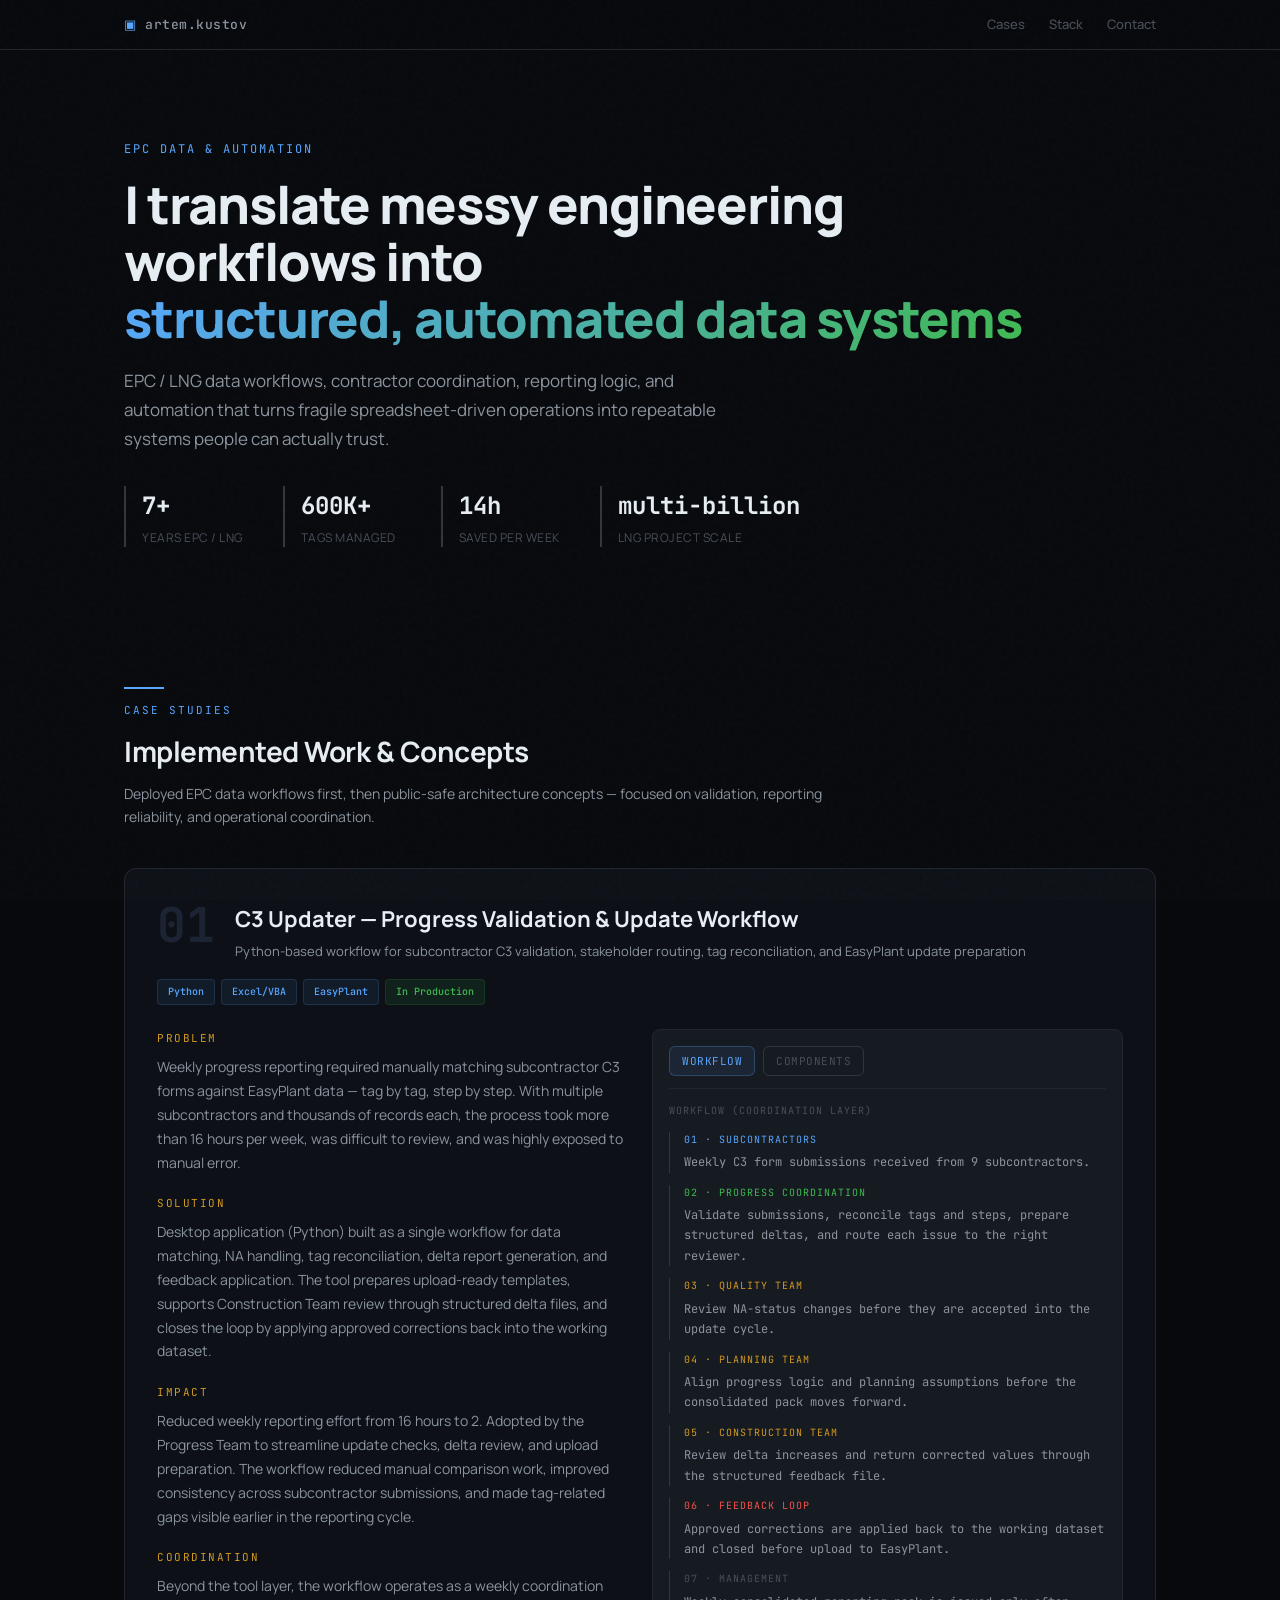
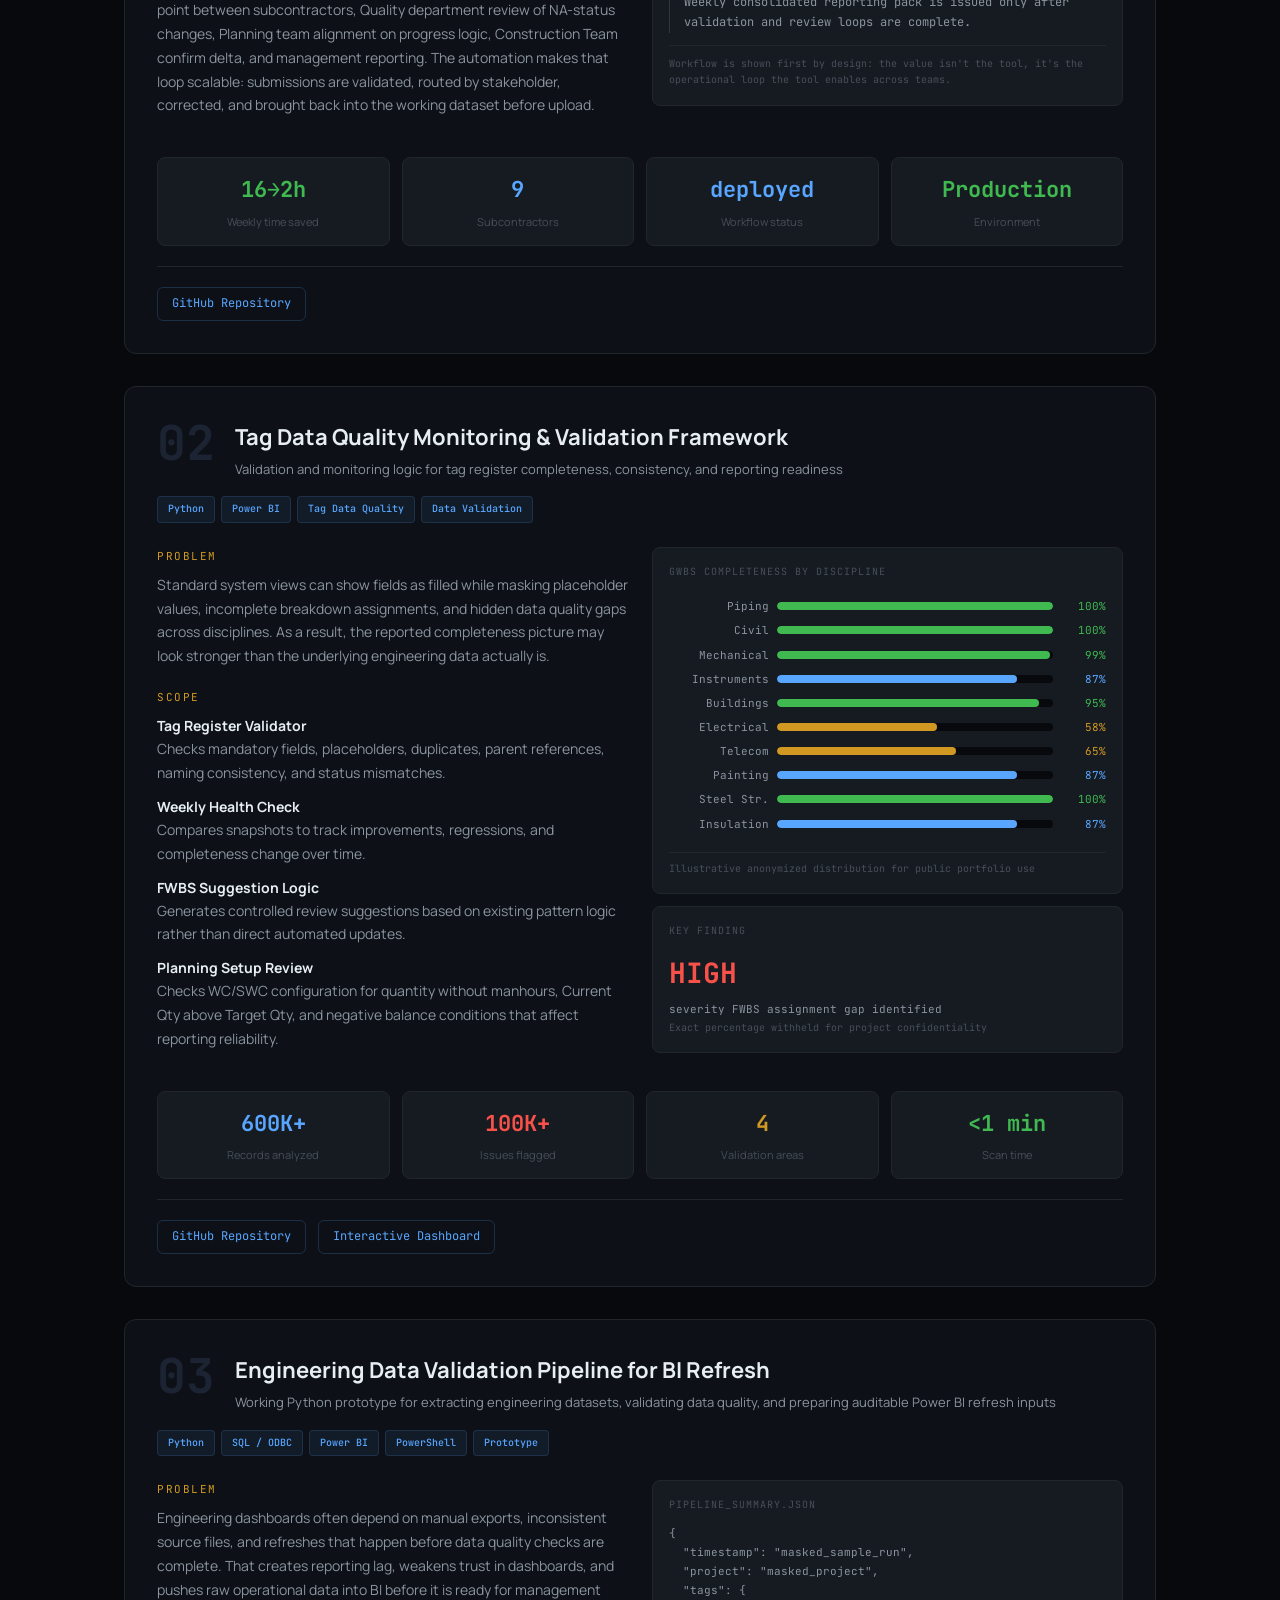
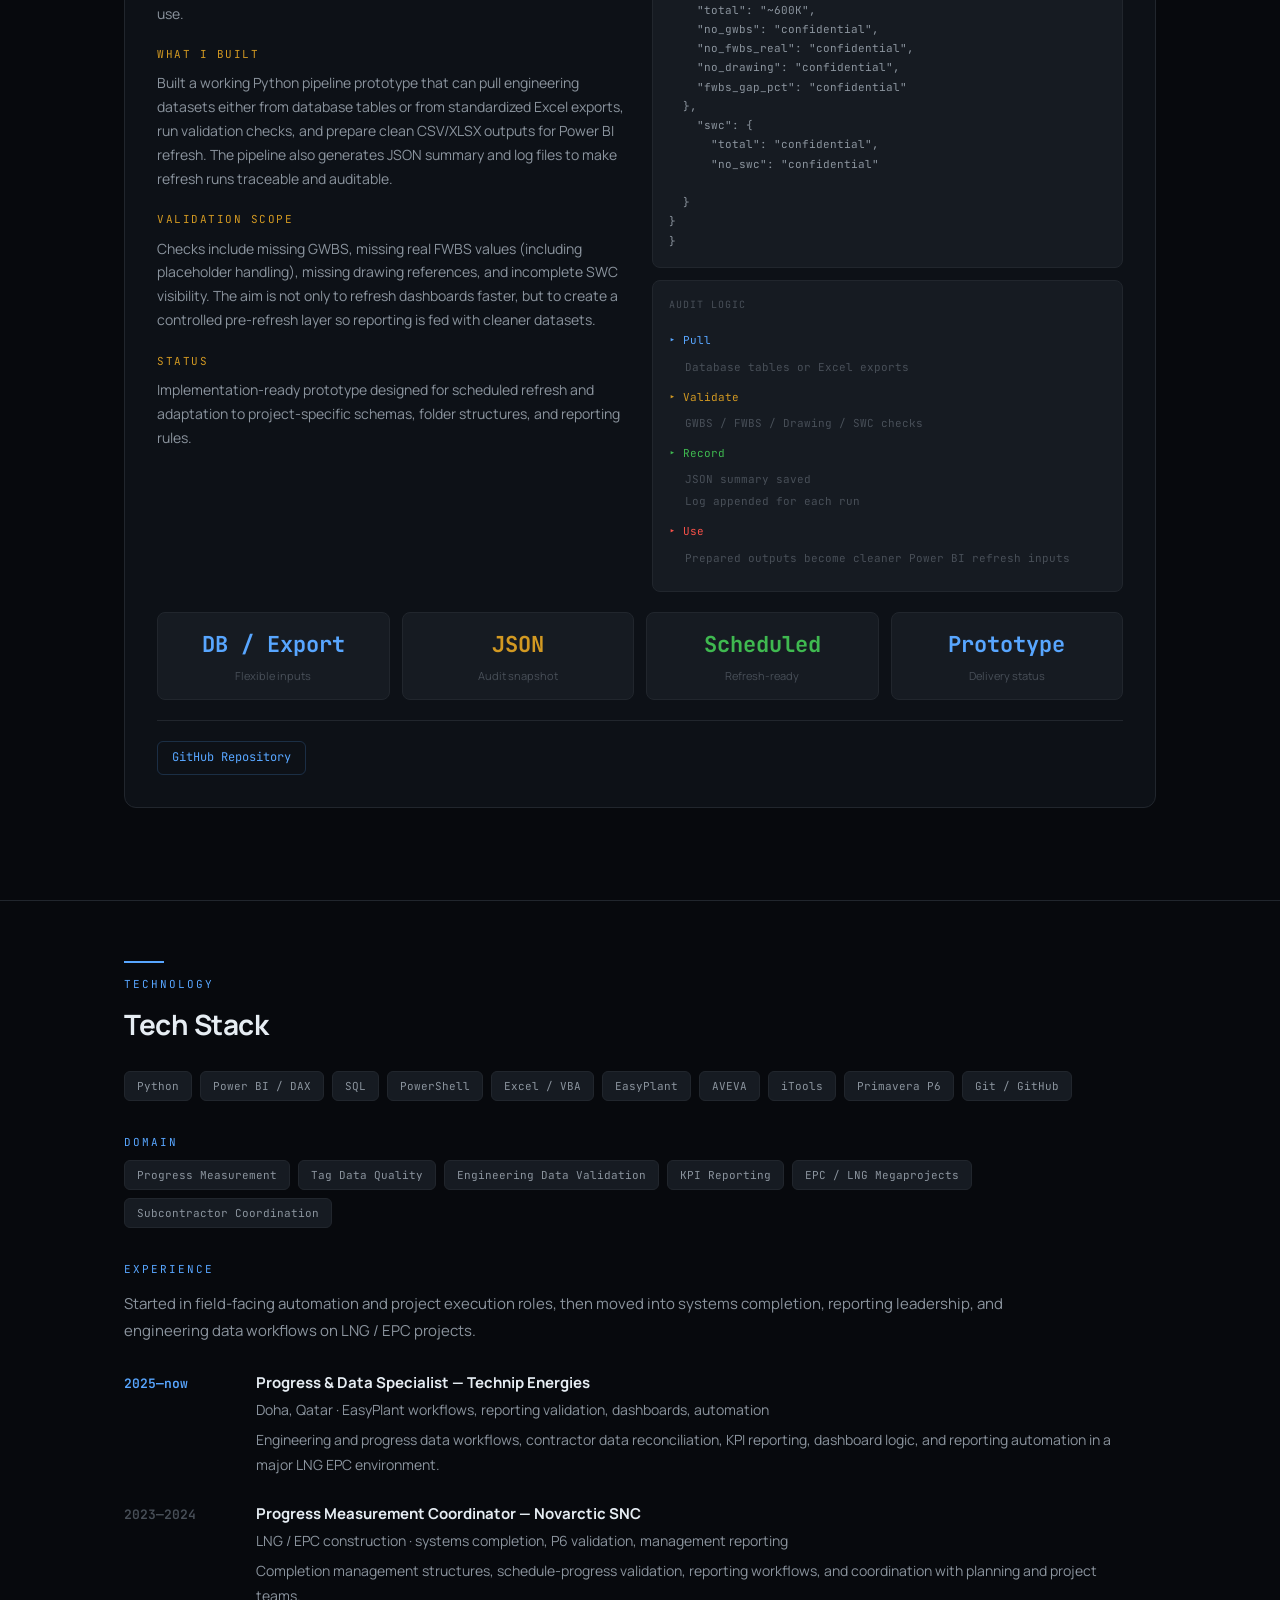
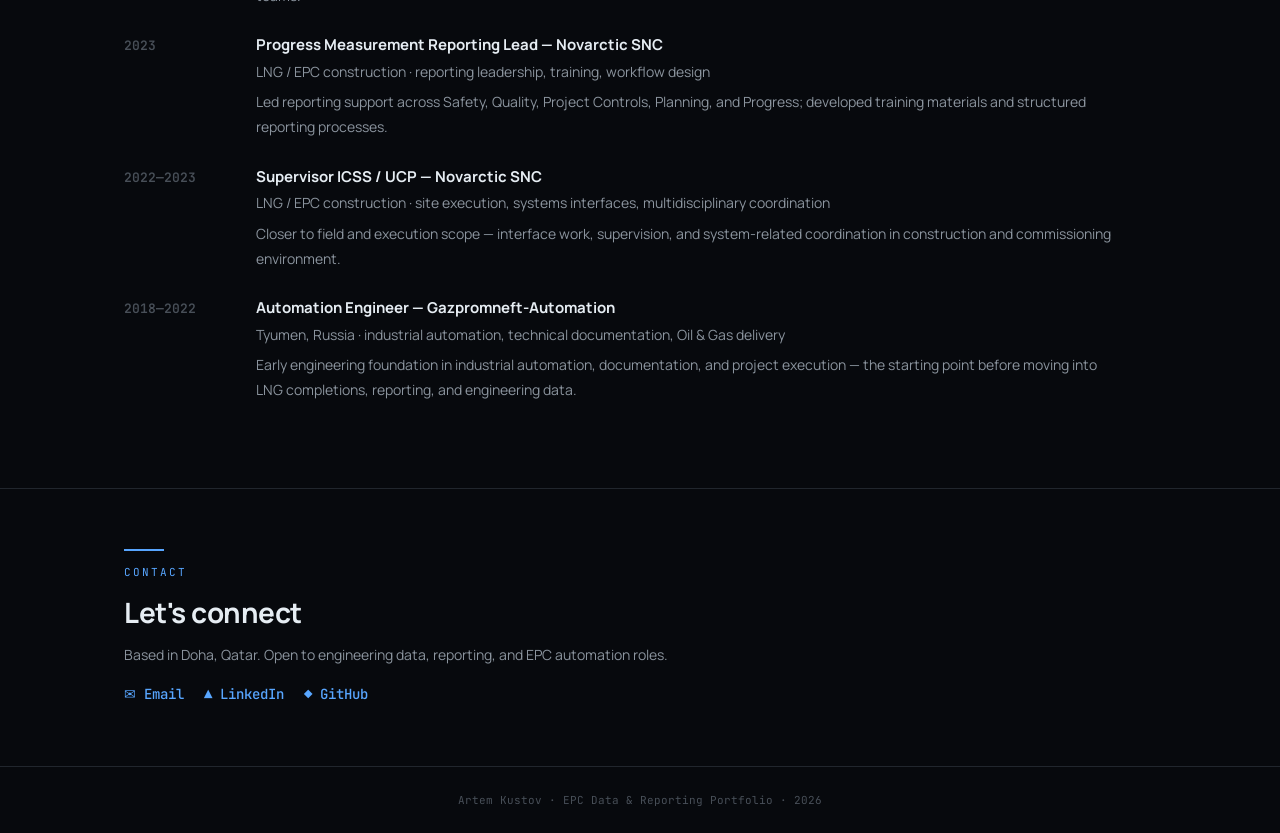
==== commit 3fc1d12f: "Update index.html" ====
--- a/index.html
+++ b/index.html
@@ -500,14 +500,15 @@
   "project": "masked_project",
   "tags": {
     "total": "~600K",
-    "no_gwbs": "withheld",
-    "no_fwbs_real": "withheld",
-    "no_drawing": "withheld",
-    "fwbs_gap_pct": "withheld"
+    "no_gwbs": "confidential",
+    "no_fwbs_real": "confidential",
+    "no_drawing": "confidential",
+    "fwbs_gap_pct": "confidential"
   },
-  "swc": {
-    "total": "withheld",
-    "no_swc": "withheld"
+    "swc": {
+      "total": "confidential",
+      "no_swc": "confidential"
+
   }
 }
 }</pre>
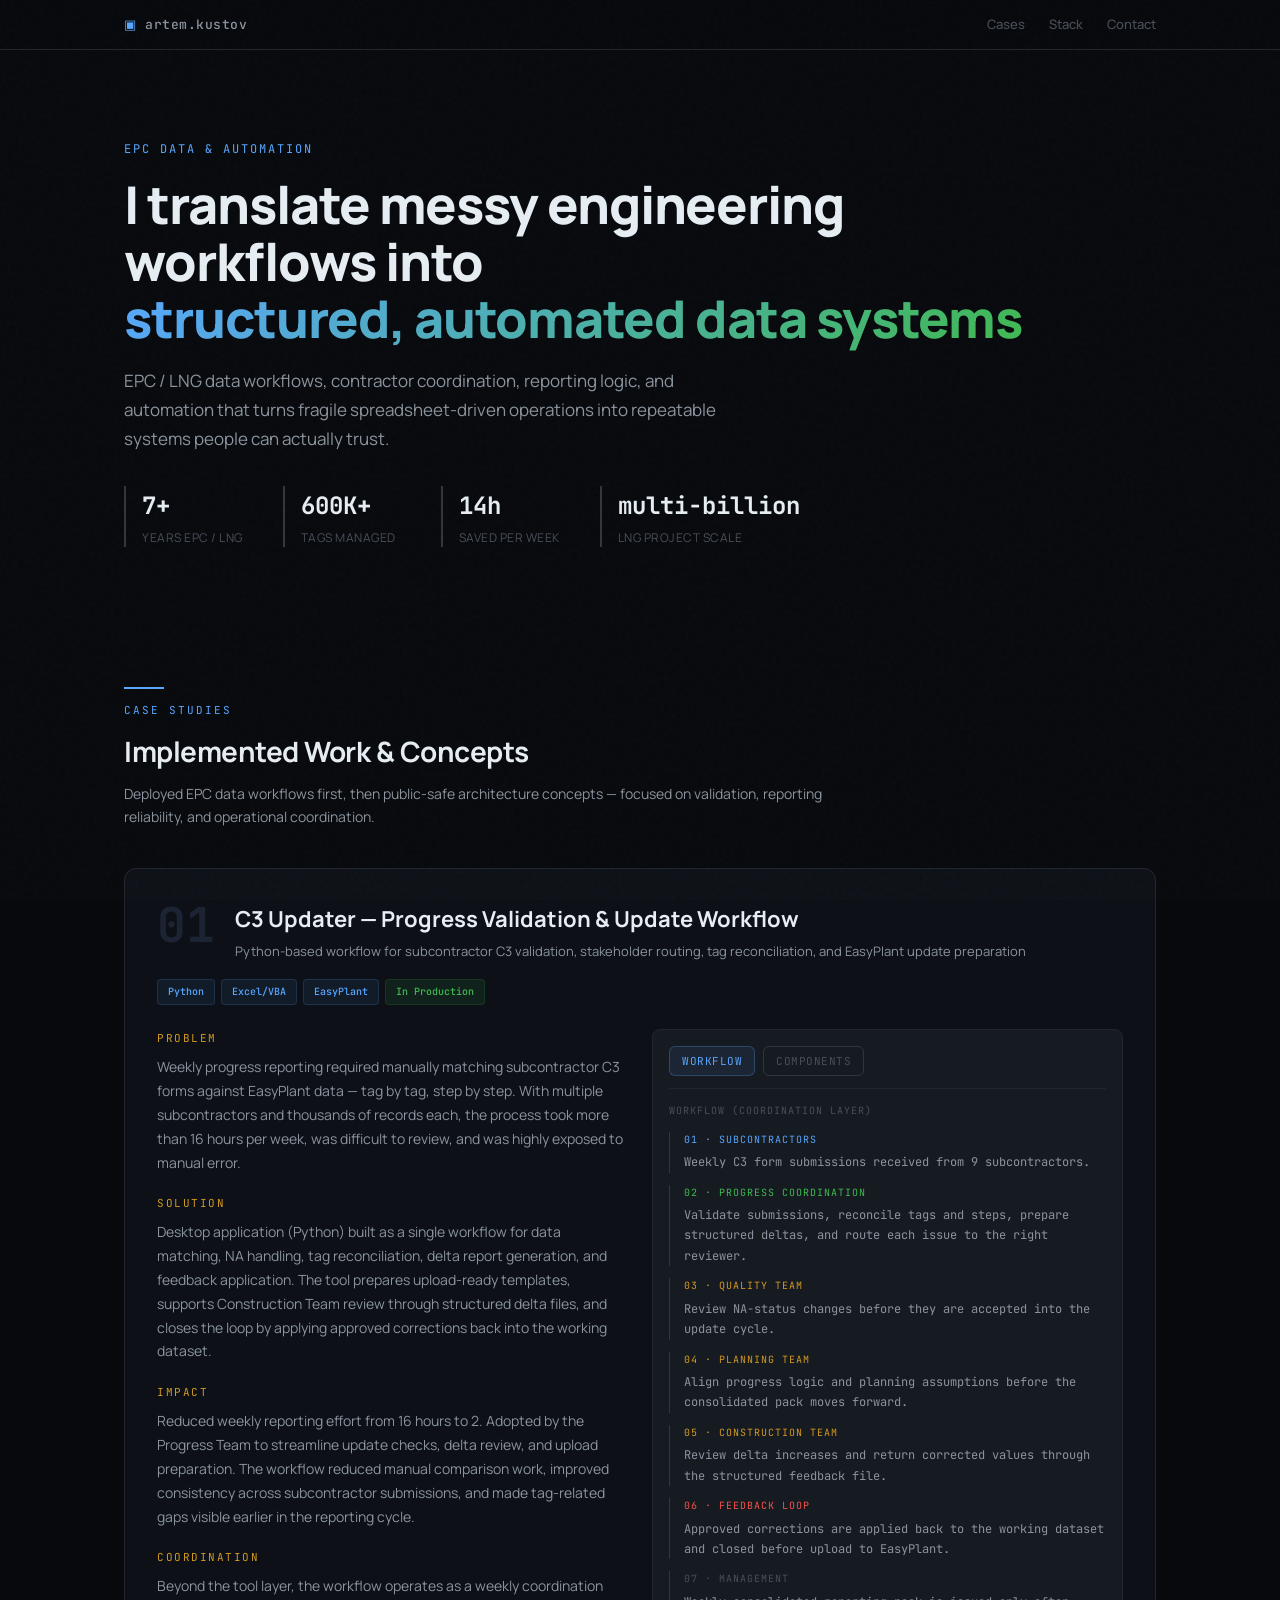
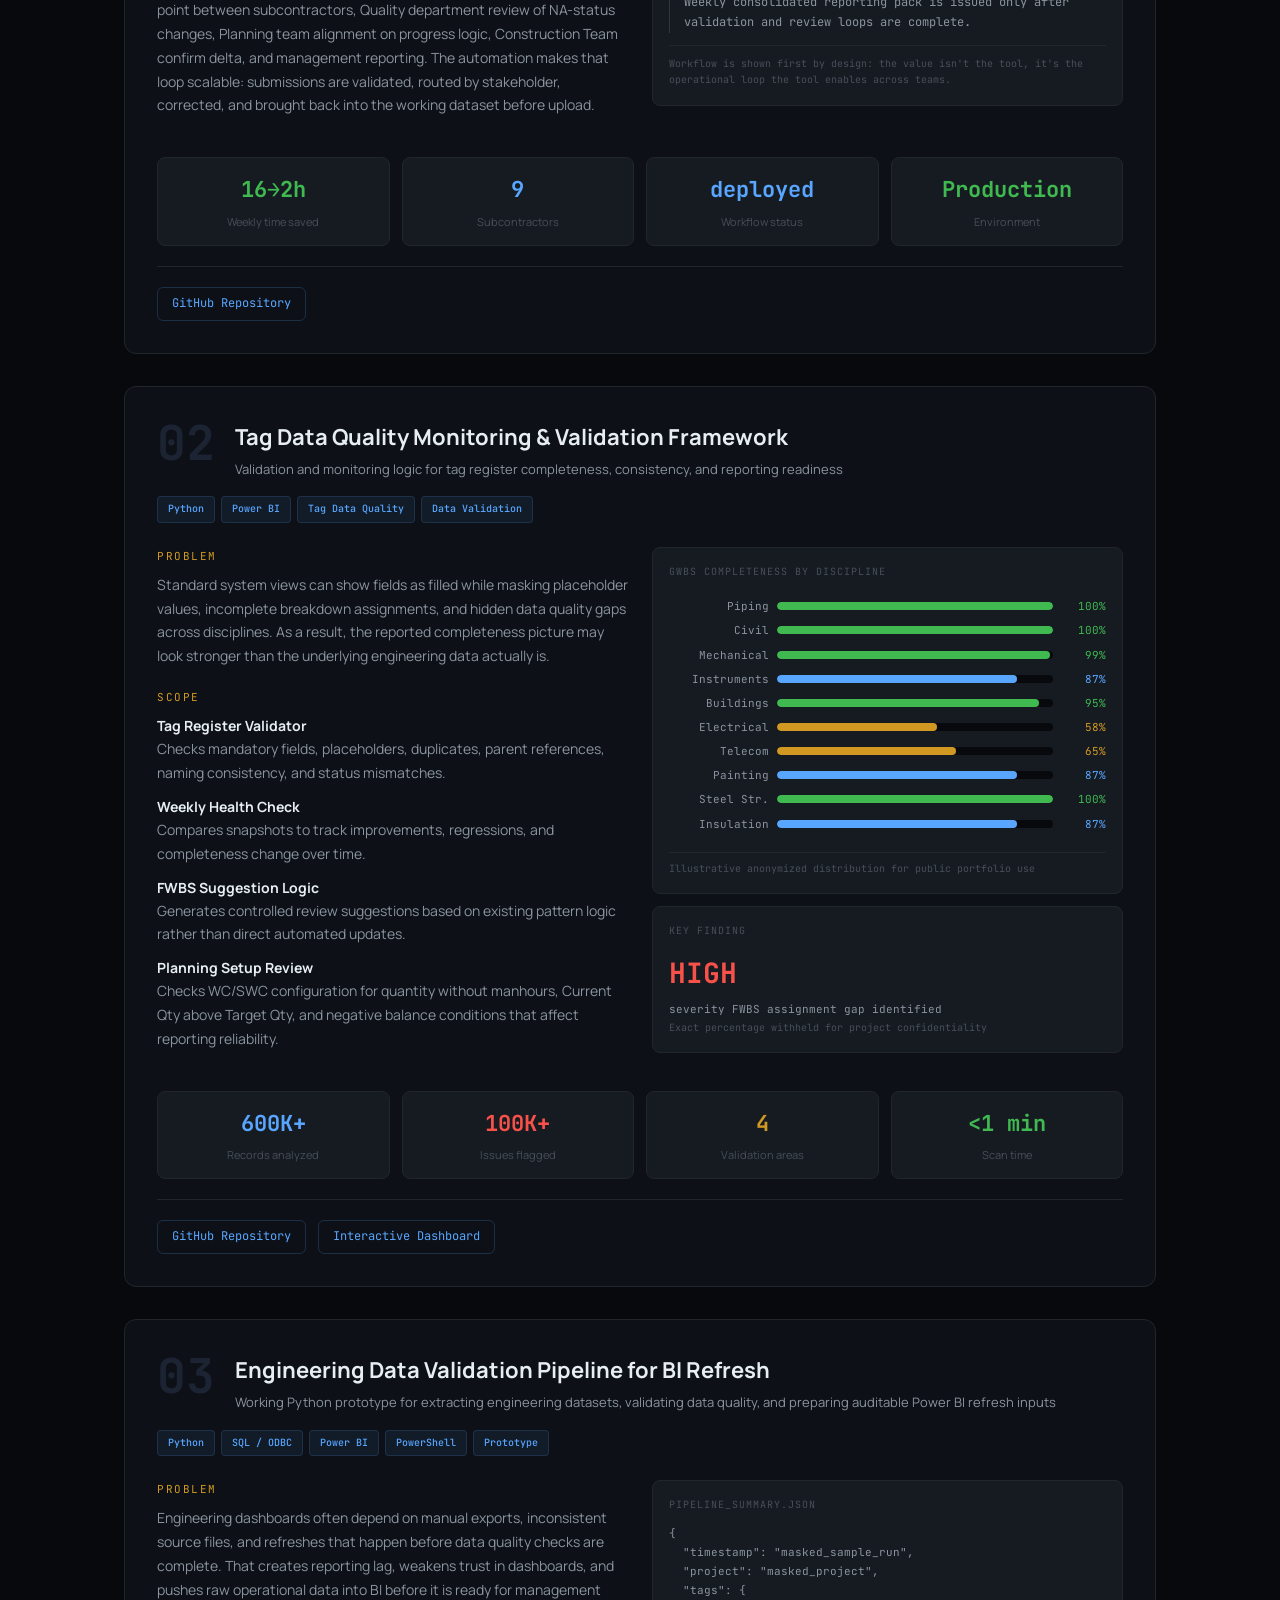
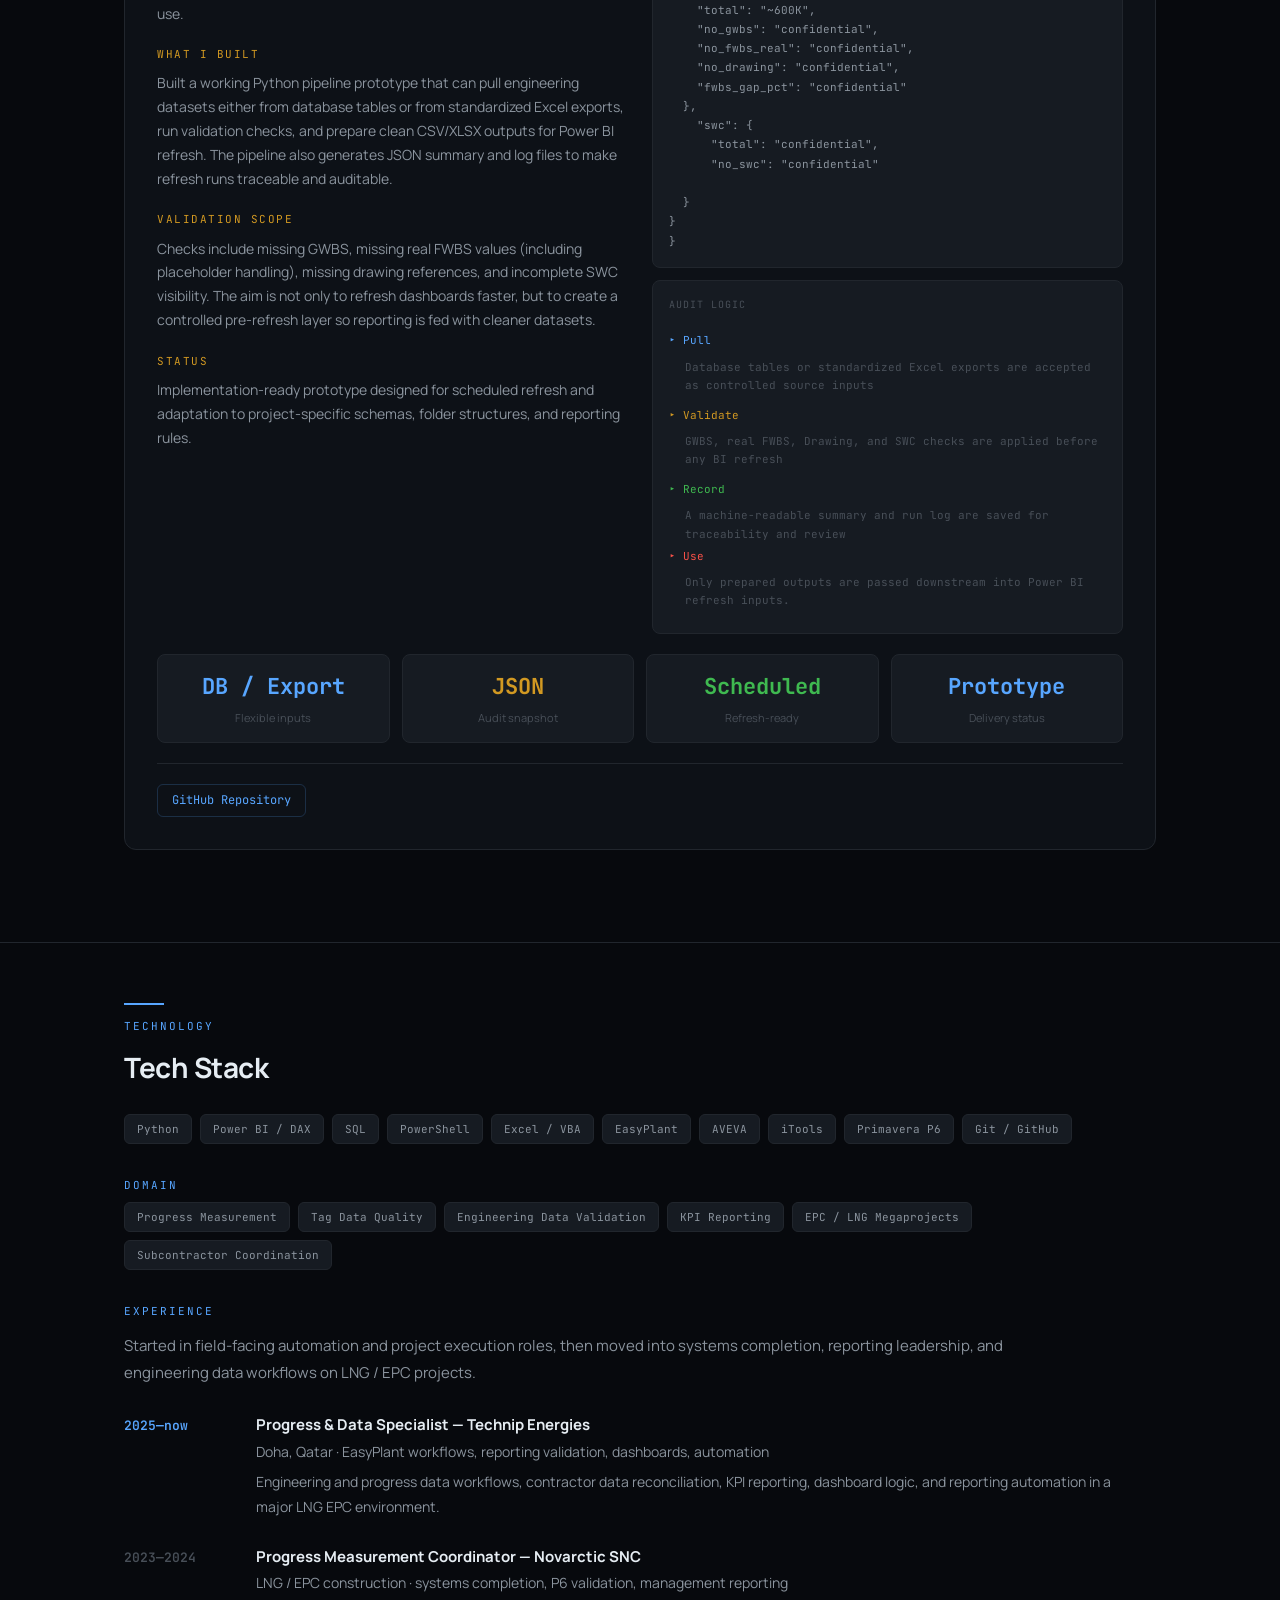
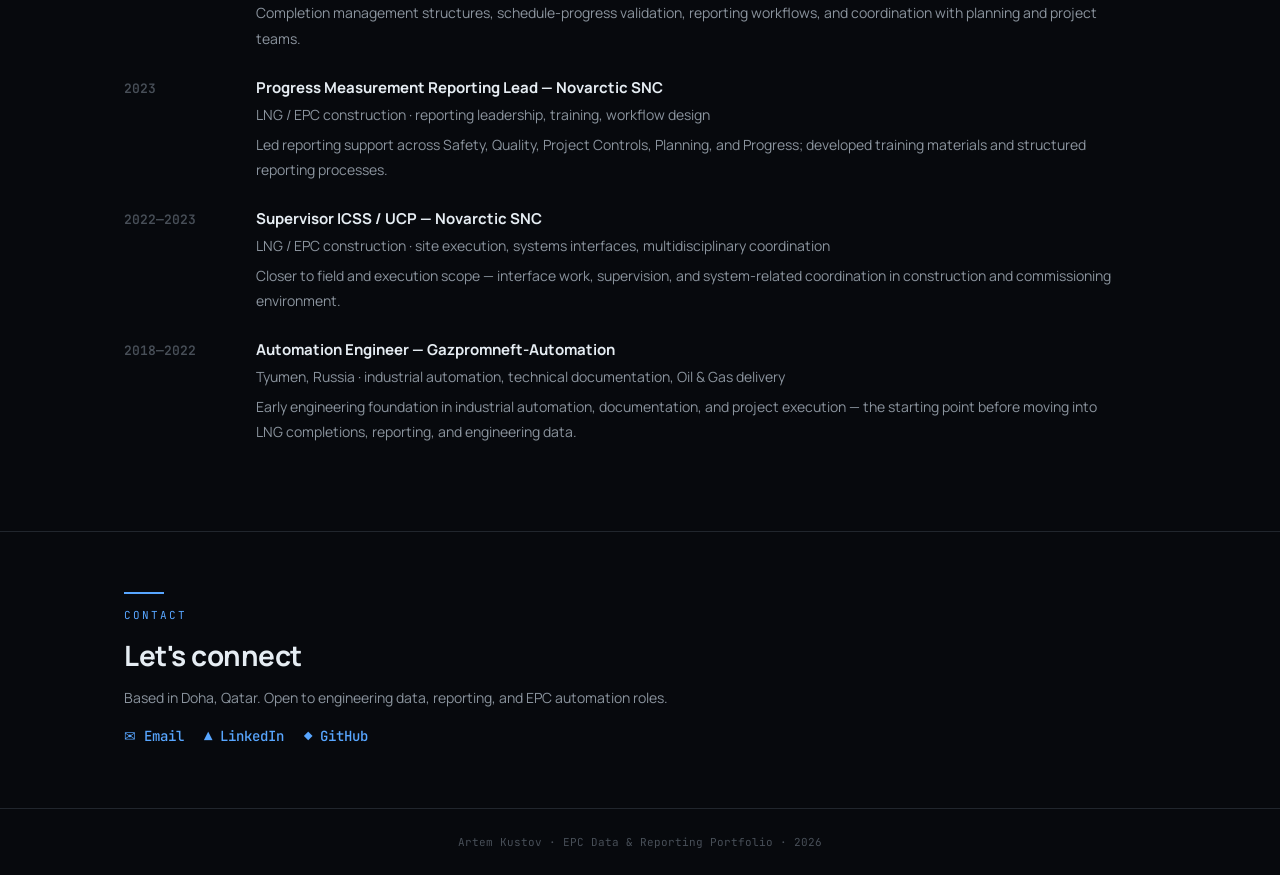
==== commit 63d30b1b: "Update index.html" ====
--- a/index.html
+++ b/index.html
@@ -518,17 +518,17 @@
           <div class="case-visual-title">Audit Logic</div>
           <div style="padding:8px 0">
             <div style="color:var(--accent);margin-bottom:8px">▸ Pull</div>
-            <div style="color:var(--text3);padding-left:16px;margin-bottom:12px">Database tables or Excel exports</div>
+            <div style="color:var(--text3);padding-left:16px;margin-bottom:12px">Database tables or standardized Excel exports are accepted as controlled source inputs</div>
 
             <div style="color:var(--amber);margin-bottom:8px">▸ Validate</div>
-            <div style="color:var(--text3);padding-left:16px;margin-bottom:12px">GWBS / FWBS / Drawing / SWC checks</div>
+            <div style="color:var(--text3);padding-left:16px;margin-bottom:12px">GWBS, real FWBS, Drawing, and SWC checks are applied before any BI refresh</div>
 
             <div style="color:var(--green);margin-bottom:8px">▸ Record</div>
-            <div style="color:var(--text3);padding-left:16px;margin-bottom:4px">JSON summary saved</div>
-            <div style="color:var(--text3);padding-left:16px;margin-bottom:12px">Log appended for each run</div>
+            <div style="color:var(--text3);padding-left:16px;margin-bottom:4px">A machine-readable summary and run log are saved for traceability and review</div>
+          
 
             <div style="color:var(--red);margin-bottom:8px">▸ Use</div>
-            <div style="color:var(--text3);padding-left:16px">Prepared outputs become cleaner Power BI refresh inputs</div>
+            <div style="color:var(--text3);padding-left:16px">Only prepared outputs are passed downstream into Power BI refresh inputs.</div>
           </div>
         </div>
       </div>
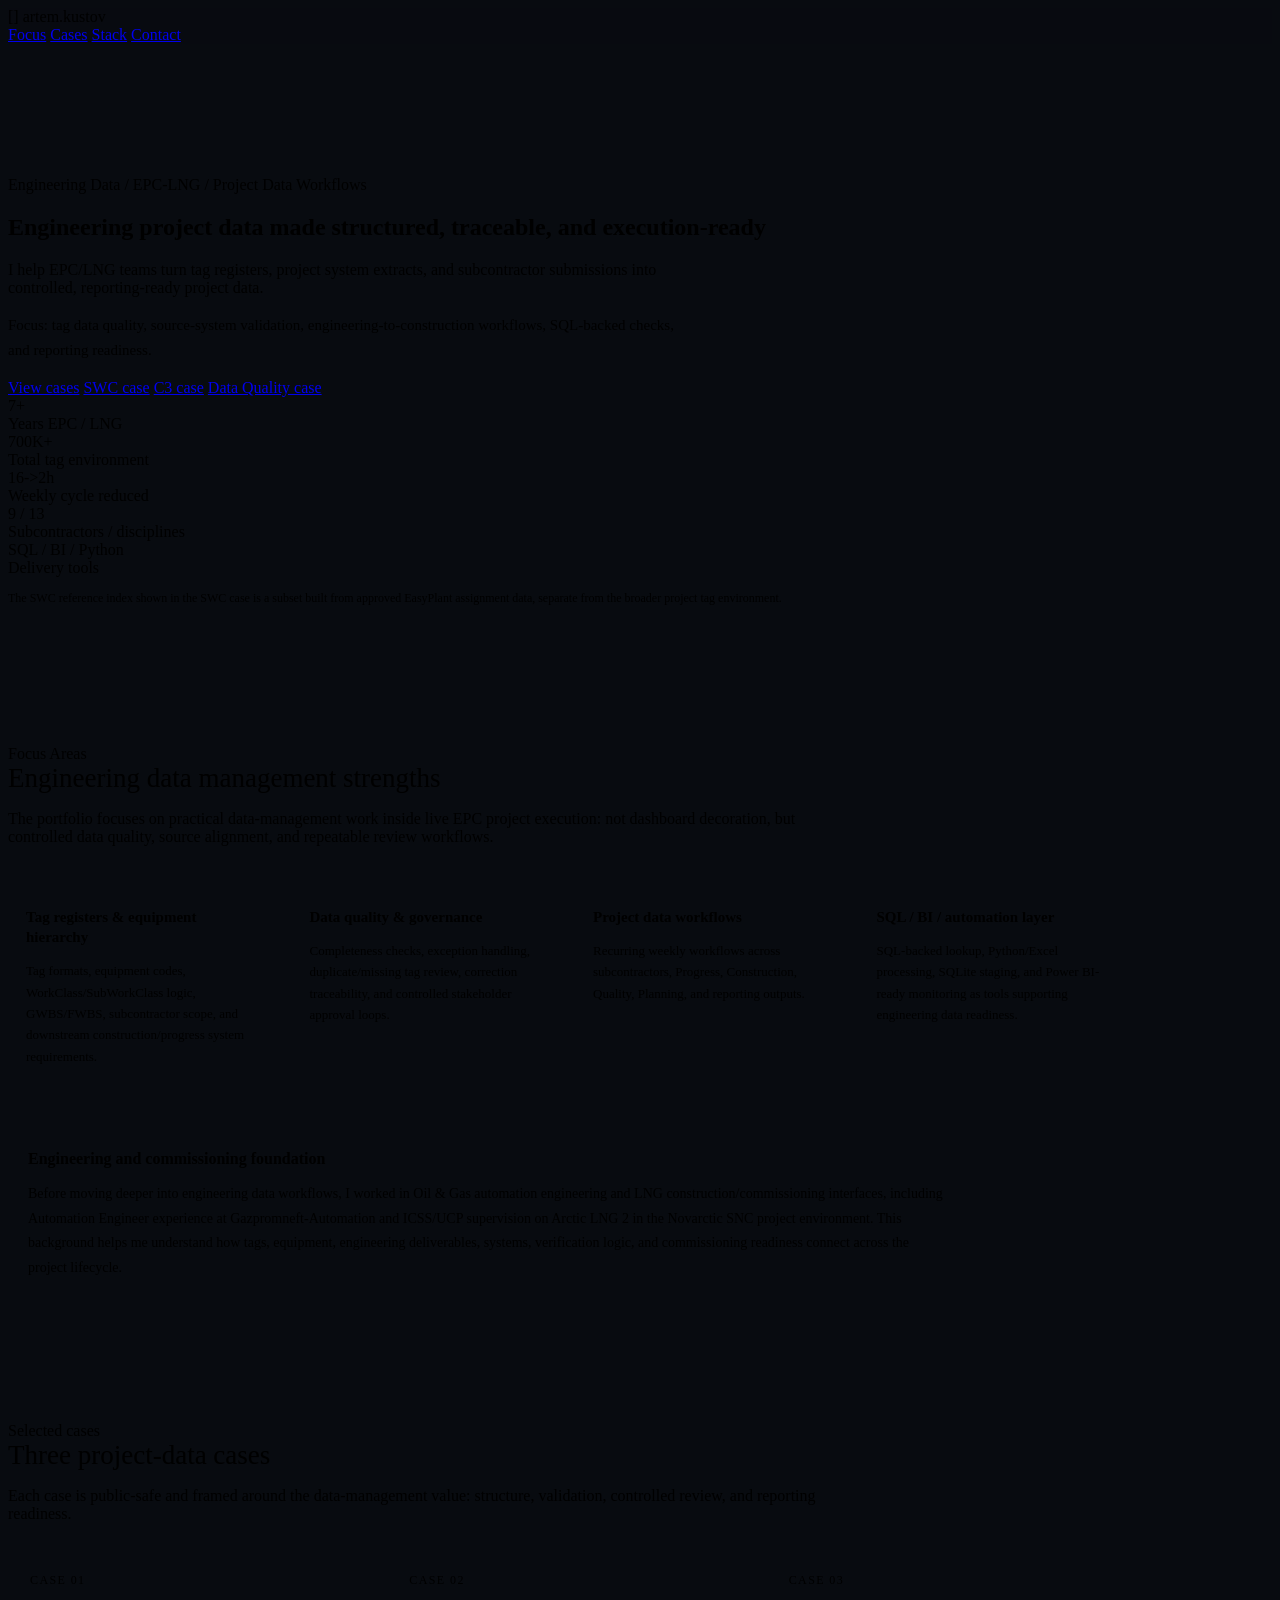
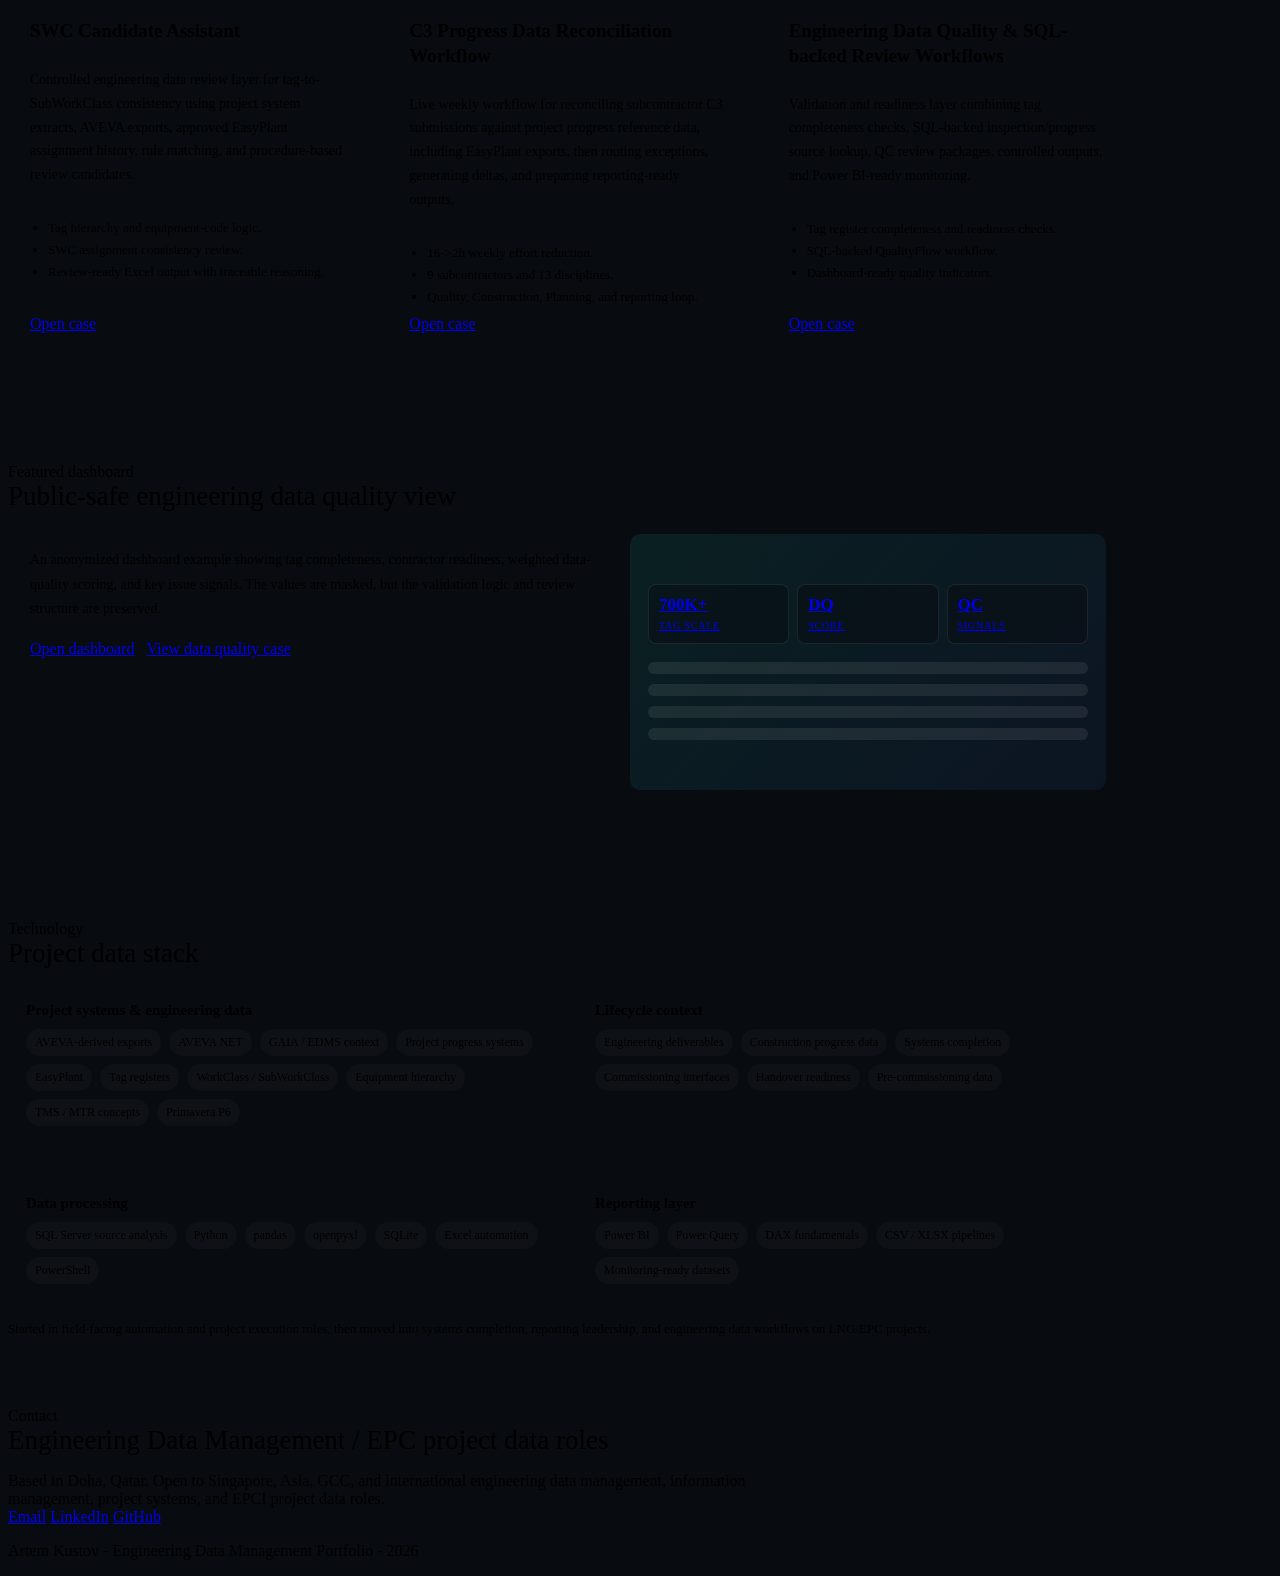
==== commit ffc891d8: "Update index.html" ====
--- a/index.html
+++ b/index.html
@@ -3,217 +3,61 @@
 <head>
 <meta charset="UTF-8">
 <meta name="viewport" content="width=device-width, initial-scale=1.0">
-<title>Artem Kustov — EPC Data & Automation</title>
+<title>Artem Kustov - Engineering Data Management Portfolio</title>
+<meta name="description" content="Engineering Data Management portfolio for EPC/LNG and EPCI project data roles: tag data quality, project data workflows, source-system validation, SQL-backed checks, AVEVA, EasyPlant, Python, and Power BI.">
 <link href="https://fonts.googleapis.com/css2?family=JetBrains+Mono:wght@400;500;700&family=Manrope:wght@300;400;500;600;700;800&display=swap" rel="stylesheet">
+<link rel="stylesheet" href="../Job_Search_Control_Tower/assets/role-pages.css">
 <style>
-*,*::before,*::after{margin:0;padding:0;box-sizing:border-box}
-:root{
---bg:#07090d;--bg2:#0d1117;--bg3:#161b22;--bg4:#1c2333;
---border:#21262d;--border2:#30363d;
---text:#e6edf3;--text2:#8b949e;--text3:#484f58;
---accent:#58a6ff;--accent2:#79c0ff;--accent-bg:rgba(88,166,255,0.08);
---green:#3fb950;--green-bg:rgba(63,185,80,0.1);
---amber:#d29922;--amber-bg:rgba(210,153,34,0.1);
---red:#f85149;--red-bg:rgba(248,81,73,0.08);
---mono:'JetBrains Mono',monospace;--sans:'Manrope',sans-serif;
-}
-html{scroll-behavior:smooth}
-body{background:var(--bg);color:var(--text);font-family:var(--sans);line-height:1.65;-webkit-font-smoothing:antialiased}
-
-/* Grain */
-body::after{content:'';position:fixed;inset:0;background-image:url("data:image/svg+xml,%3Csvg viewBox='0 0 256 256' xmlns='http://www.w3.org/2000/svg'%3E%3Cfilter id='n'%3E%3CfeTurbulence type='fractalNoise' baseFrequency='0.85' numOctaves='4' stitchTiles='stitch'/%3E%3C/filter%3E%3Crect width='100%25' height='100%25' filter='url(%23n)' opacity='0.025'/%3E%3C/svg%3E");pointer-events:none;z-index:9999}
-
-::-webkit-scrollbar{width:5px}
-::-webkit-scrollbar-track{background:var(--bg)}
-::-webkit-scrollbar-thumb{background:var(--border2);border-radius:3px}
-
-.container{max-width:1080px;margin:0 auto;padding:0 24px}
-
-/* NAV */
-nav{position:fixed;top:0;left:0;right:0;z-index:100;background:rgba(7,9,13,0.88);backdrop-filter:blur(24px);border-bottom:1px solid var(--border);padding:14px 0}
-nav .container{display:flex;justify-content:space-between;align-items:center}
-.nav-name{font-family:var(--mono);font-size:13px;font-weight:500;color:var(--text2);letter-spacing:0.5px}
-.nav-name span{color:var(--accent)}
-.nav-links{display:flex;gap:24px}
-.nav-links a{font-size:13px;color:var(--text3);text-decoration:none;font-weight:500;transition:color 0.2s}
-.nav-links a:hover{color:var(--text)}
-
-/* HERO */
-.hero{padding:140px 0 80px;position:relative}
-.hero-tag{font-family:var(--mono);font-size:12px;color:var(--accent);letter-spacing:2px;text-transform:uppercase;margin-bottom:16px}
-.hero h1{font-size:clamp(32px,5vw,52px);font-weight:800;line-height:1.1;margin-bottom:20px;letter-spacing:-1px;max-width:980px}
-.hero h1 .highlight{background:linear-gradient(135deg,var(--accent),var(--green));-webkit-background-clip:text;-webkit-text-fill-color:transparent}
-.hero-sub{font-size:17px;color:var(--text2);max-width:640px;line-height:1.7;margin-bottom:32px;font-weight:400}
-.hero-stats{display:flex;gap:40px;flex-wrap:wrap}
-.stat{border-left:2px solid var(--border2);padding-left:16px;min-width:118px}
-.stat-val{font-family:var(--mono);font-size:24px;font-weight:700;color:var(--text)}
-.stat-label{font-size:12px;color:var(--text3);margin-top:2px;text-transform:uppercase;letter-spacing:0.5px}
-
-/* SECTION */
-.section{padding:60px 0}
-.section-line{width:40px;height:2px;background:var(--accent);margin-bottom:12px}
-.section-tag{font-family:var(--mono);font-size:11px;color:var(--accent);letter-spacing:2px;text-transform:uppercase;margin-bottom:8px}
-.section-title{font-size:28px;font-weight:700;margin-bottom:8px;letter-spacing:-0.5px}
-.section-desc{font-size:14px;color:var(--text2);margin-bottom:40px;max-width:720px}
-
-/* CASE STUDY */
-.case{background:var(--bg2);border:1px solid var(--border);border-radius:12px;margin-bottom:32px;overflow:hidden;transition:border-color 0.3s}
-.case:hover{border-color:var(--border2)}
-.case-header{padding:32px 32px 0;display:flex;justify-content:space-between;align-items:flex-start;flex-wrap:wrap;gap:16px}
-.case-num{font-family:var(--mono);font-size:48px;font-weight:700;color:var(--bg4);line-height:1;margin-right:20px}
-.case-title-block{flex:1;min-width:250px}
-.case-title{font-size:22px;font-weight:700;margin-bottom:4px}
-.case-subtitle{font-size:13px;color:var(--text2);font-weight:400}
-.case-badges{display:flex;gap:6px;flex-wrap:wrap;align-self:center}
-.badge{font-family:var(--mono);font-size:10px;padding:4px 10px;border-radius:4px;font-weight:500;background:var(--accent-bg);color:var(--accent);border:1px solid rgba(88,166,255,0.15)}
-.badge-green{background:var(--green-bg);color:var(--green);border-color:rgba(63,185,80,0.15)}
-
-.case-body{padding:24px 32px 32px}
-.case-grid{display:grid;grid-template-columns:1fr 1fr;gap:24px}
-.case-section{margin-bottom:20px}
-.case-section-title{font-family:var(--mono);font-size:11px;color:var(--amber);letter-spacing:1.5px;text-transform:uppercase;margin-bottom:8px}
-.case-section p{font-size:14px;color:var(--text2);line-height:1.7}
-.scope-list{display:grid;gap:10px}
-.scope-item-title{font-size:14px;font-weight:700;color:var(--text)}
-.scope-item-text{font-size:14px;color:var(--text2);line-height:1.7}
-
-.case-metrics{display:grid;grid-template-columns:repeat(auto-fit,minmax(140px,1fr));gap:12px;margin-top:20px}
-.metric{background:var(--bg3);border:1px solid var(--border);border-radius:8px;padding:14px 16px;text-align:center}
-.metric-val{font-family:var(--mono);font-size:22px;font-weight:700}
-.metric-val.green{color:var(--green)}
-.metric-val.accent{color:var(--accent)}
-.metric-val.amber{color:var(--amber)}
-.metric-val.red{color:var(--red)}
-.metric-label{font-size:11px;color:var(--text3);margin-top:4px}
-
-.case-visual{background:var(--bg3);border:1px solid var(--border);border-radius:8px;padding:16px;font-family:var(--mono);font-size:11px;color:var(--text2);overflow:hidden}
-.case-visual-title{font-size:10px;color:var(--text3);text-transform:uppercase;letter-spacing:1px;margin-bottom:10px}
-.vis-row{display:flex;align-items:center;gap:8px;padding:3px 0}
-.vis-label{width:100px;font-size:11px;color:var(--text2);text-align:right}
-.vis-bar{flex:1;height:8px;background:var(--bg);border-radius:4px;overflow:hidden}
-.vis-fill{height:100%;border-radius:4px}
-.vis-val{width:45px;font-size:11px;text-align:right}
-
-.case-links{display:flex;gap:12px;margin-top:20px;padding-top:20px;border-top:1px solid var(--border);flex-wrap:wrap}
-.case-link{font-family:var(--mono);font-size:12px;color:var(--accent);text-decoration:none;display:flex;align-items:center;gap:6px;padding:6px 14px;border:1px solid rgba(88,166,255,0.2);border-radius:6px;transition:all 0.2s}
-.case-link:hover{background:var(--accent-bg);border-color:var(--accent)}
-
-/* TECH STACK */
-.tech-row{display:flex;flex-wrap:wrap;gap:8px;margin-bottom:24px}
-.tech-tag{font-family:var(--mono);font-size:11px;padding:5px 12px;border-radius:6px;background:var(--bg3);color:var(--text2);border:1px solid var(--border)}
-
-/* EXPERIENCE */
-.exp-intro{
-  margin-top:12px;
-  margin-bottom:28px;
-  max-width:940px;
-  font-size:15px;
-  line-height:1.8;
-  color:var(--text2);
-}
-.exp-entry{
-  display:grid;
-  grid-template-columns:110px 1fr;
-  gap:22px;
-  align-items:start;
-  margin-bottom:26px;
-}
-.exp-year{
-  font-family:var(--mono);
-  font-size:13px;
-  font-weight:600;
-  color:var(--accent);
-  line-height:1.4;
-  padding-top:3px;
-  white-space:nowrap;
-}
-.exp-year.muted{color:var(--text3)}
-.exp-role{
-  font-size:15px;
-  font-weight:700;
-  color:var(--text);
-  line-height:1.45;
-  margin-bottom:4px;
-}
-.exp-meta{
-  font-size:14px;
-  color:var(--text2);
-  line-height:1.65;
-  margin-bottom:6px;
-}
-.exp-note{
-  font-size:14px;
-  color:var(--text2);
-  line-height:1.8;
-  max-width:860px;
-}
-
-
-/* CASE TABS */
-.case-tabs{display:flex;gap:8px;margin-bottom:14px;padding-bottom:12px;border-bottom:1px solid var(--border)}
-.case-tab{
-  appearance:none;border:1px solid var(--border2);background:transparent;color:var(--text3);
-  font-family:var(--mono);font-size:11px;letter-spacing:0.5px;text-transform:uppercase;
-  padding:7px 12px;border-radius:6px;cursor:pointer;transition:all 0.2s
-}
-.case-tab:hover{color:var(--text);border-color:var(--accent)}
-.case-tab.active{background:var(--accent-bg);color:var(--accent);border-color:rgba(88,166,255,0.28)}
-.case-panel{display:none}
-.case-panel.active{display:block}
-.workflow-stack{display:grid;gap:12px;padding-top:2px}
-.workflow-item{padding-left:14px;border-left:1px solid var(--border2)}
-.workflow-step{font-family:var(--mono);font-size:10px;letter-spacing:1px;text-transform:uppercase;margin-bottom:4px}
-.workflow-step.accent{color:var(--accent)}
-.workflow-step.green{color:var(--green)}
-.workflow-step.amber{color:var(--amber)}
-.workflow-step.red{color:var(--red)}
-.workflow-step.muted{color:var(--text3)}
-.workflow-text{font-size:12px;line-height:1.7;color:var(--text2)}
-.case-visual-note{
-  margin-top:12px;padding-top:10px;border-top:1px solid var(--border);
-  font-size:10px;color:var(--text3)
-}
-
-/* CONTACT */
-.contact{padding:60px 0;border-top:1px solid var(--border)}
-.contact-links{display:flex;gap:20px;flex-wrap:wrap;margin-top:16px}
-.contact-link{font-size:14px;color:var(--accent);text-decoration:none;font-family:var(--mono);font-weight:500;display:flex;align-items:center;gap:6px}
-.contact-link:hover{color:var(--accent2)}
-
-/* FOOTER */
-.footer{padding:24px 0;border-top:1px solid var(--border);text-align:center}
-.footer p{font-size:11px;color:var(--text3);font-family:var(--mono)}
-
-/* FADE IN */
-.fade-in{opacity:0;transform:translateY(20px);transition:opacity 0.6s ease,transform 0.6s ease}
-.fade-in.visible{opacity:1;transform:translateY(0)}
-
-@media(max-width:768px){
-  .hero{padding:124px 0 70px}
-  .hero-sub{font-size:16px}
-  .case-grid{grid-template-columns:1fr}
-  .hero-stats{gap:22px}
-  .stat{min-width:unset}
-  .exp-entry{
-    grid-template-columns:1fr;
-    gap:6px;
-    margin-bottom:22px;
-  }
-  .exp-year{
-    padding-top:0;
-    font-size:12px;
-  }
-  .exp-role{font-size:15px}
-  .exp-meta,.exp-note,.exp-intro{font-size:14px}
-}
+body{background:#080b10}
+.container{max-width:1120px}
+nav{background:rgba(8,11,16,.9)}
+.hero{padding:132px 0 70px}
+.hero-sub{max-width:680px}
+.hero-focus{max-width:680px;margin-top:12px;color:var(--text2);font-size:15px;line-height:1.7}
+.section{padding:54px 0}
+.section-title{font-size:27px}
+.section-desc{max-width:820px;margin-bottom:28px}
+.relevance{display:grid;grid-template-columns:repeat(4,1fr);gap:14px}
+.rel-card{background:var(--bg2);border:1px solid var(--border);border-radius:10px;padding:18px}
+.rel-card h3{font-size:15px;margin-bottom:8px;line-height:1.35}
+.rel-card p{font-size:13px;color:var(--text2);line-height:1.65}
+.foundation{margin-top:16px;background:var(--bg2);border:1px solid var(--border);border-radius:10px;padding:20px}
+.foundation h3{font-size:16px;margin-bottom:8px}
+.foundation p{font-size:14px;color:var(--text2);line-height:1.75;max-width:920px}
+.proof-grid{display:grid;grid-template-columns:repeat(3,1fr);gap:18px}
+.proof-card{background:var(--bg2);border:1px solid var(--border);border-radius:12px;padding:22px;display:flex;flex-direction:column;min-height:360px}
+.proof-num{font-family:var(--mono);font-size:12px;color:var(--accent);letter-spacing:1.4px;text-transform:uppercase;margin-bottom:12px}
+.proof-card h3{font-size:19px;line-height:1.3;margin-bottom:10px}
+.proof-card p{font-size:14px;color:var(--text2);line-height:1.7}
+.proof-points{margin:16px 0 0;padding-left:18px}
+.proof-points li{font-size:13px;color:var(--text2);line-height:1.7}
+.proof-card .btn{margin-top:auto;width:max-content}
+.dashboard-card{display:grid;grid-template-columns:1.1fr .9fr;gap:18px;align-items:stretch;background:var(--bg2);border:1px solid var(--border);border-radius:12px;padding:22px}
+.dashboard-card p{font-size:14px;color:var(--text2);line-height:1.75;max-width:680px}
+.dashboard-actions{display:flex;gap:12px;flex-wrap:wrap;margin-top:18px}
+.dashboard-visual{border:1px solid var(--border);border-radius:10px;background:linear-gradient(135deg,rgba(20,184,166,.12),rgba(59,130,246,.08));padding:18px;display:grid;gap:10px;align-content:center;min-height:220px}
+.dash-row{height:12px;border-radius:999px;background:rgba(255,255,255,.08);overflow:hidden}
+.dash-row span{display:block;height:100%;border-radius:999px;background:linear-gradient(90deg,var(--accent),#60a5fa)}
+.dash-kpis{display:grid;grid-template-columns:repeat(3,1fr);gap:8px;margin-bottom:8px}
+.dash-kpi{border:1px solid rgba(255,255,255,.08);border-radius:8px;padding:10px;background:rgba(8,11,16,.45)}
+.dash-kpi strong{display:block;font-family:var(--mono);font-size:17px;color:var(--text)}
+.dash-kpi span{font-size:10px;color:var(--text3);text-transform:uppercase;letter-spacing:.8px}
+.stack-block{display:grid;grid-template-columns:repeat(2,1fr);gap:18px}
+.stack-panel{background:var(--bg2);border:1px solid var(--border);border-radius:10px;padding:18px}
+.stack-panel h3{font-size:15px;margin-bottom:10px}
+.chip-row{display:flex;flex-wrap:wrap;gap:8px}
+.chip{font-size:12px;color:var(--text2);border:1px solid var(--border);border-radius:999px;padding:6px 9px;background:rgba(255,255,255,.025)}
+.stack-note{font-size:13px;color:var(--text2);line-height:1.7;margin-top:16px}
+.metric-note{font-size:12px;color:var(--text3);margin-top:12px;line-height:1.65}
+@media(max-width:920px){.relevance,.proof-grid,.stack-block,.dashboard-card{grid-template-columns:1fr}.proof-card{min-height:unset}}
 </style>
 </head>
 <body>
-
 <nav>
   <div class="container">
-    <div class="nav-name"><span>▣</span> artem.kustov</div>
+    <div class="nav-name"><span>[]</span> artem.kustov</div>
     <div class="nav-links">
+      <a href="#relevance">Focus</a>
       <a href="#cases">Cases</a>
       <a href="#stack">Stack</a>
       <a href="#contact">Contact</a>
@@ -223,420 +67,164 @@
 
 <section class="hero">
   <div class="container">
-    <div class="hero-tag">EPC Data &amp; Automation</div>
-    <h1>I translate messy engineering workflows into<br><span class="highlight">structured, automated data systems</span></h1>
-    <p class="hero-sub">EPC / LNG data workflows, contractor coordination, reporting logic, and automation that turns fragile spreadsheet-driven operations into repeatable systems people can actually trust.</p>
+    <div class="hero-tag">Engineering Data / EPC-LNG / Project Data Workflows</div>
+    <h1>Engineering project data made <span class="highlight">structured, traceable, and execution-ready</span></h1>
+    <p class="hero-sub">I help EPC/LNG teams turn tag registers, project system extracts, and subcontractor submissions into controlled, reporting-ready project data.</p>
+    <p class="hero-focus">Focus: tag data quality, source-system validation, engineering-to-construction workflows, SQL-backed checks, and reporting readiness.</p>
+    <div class="hero-actions">
+      <a class="btn" href="#cases">View cases</a>
+      <a class="btn secondary" href="swc-candidate-assistant.html">SWC case</a>
+      <a class="btn secondary" href="c3-progress-data-reconciliation.html">C3 case</a>
+      <a class="btn secondary" href="engineering-data-quality-workflows.html">Data Quality case</a>
+    </div>
     <div class="hero-stats">
-      <div class="stat">
-        <div class="stat-val">7+</div>
-        <div class="stat-label">Years EPC / LNG</div>
-      </div>
-      <div class="stat">
-        <div class="stat-val">600K+</div>
-        <div class="stat-label">Tags managed</div>
-      </div>
-      <div class="stat">
-        <div class="stat-val">14h</div>
-        <div class="stat-label">Saved per week</div>
-      </div>
-      <div class="stat">
-        <div class="stat-val">multi-billion</div>
-        <div class="stat-label">LNG project scale</div>
-      </div>
-    </div>
-  </div>
-</section>
-
-<section id="cases" class="section">
-  <div class="container">
-    <div class="section-line"></div>
-    <div class="section-tag">Case Studies</div>
-    <div class="section-title">Implemented Work &amp; Concepts</div>
-    <div class="section-desc">Deployed EPC data workflows first, then public-safe architecture concepts — focused on validation, reporting reliability, and operational coordination.</div>
-
-    <div class="case fade-in">
-      <div class="case-header">
-        <div style="display:flex;align-items:flex-start">
-          <span class="case-num">01</span>
-          <div class="case-title-block">
-            <div class="case-title">C3 Updater — Progress Validation &amp; Update Workflow</div>
-            <div class="case-subtitle">Python-based workflow for subcontractor C3 validation, stakeholder routing, tag reconciliation, and EasyPlant update preparation</div>
-          </div>
-        </div>
-        <div class="case-badges">
-          <span class="badge">Python</span>
-          <span class="badge">Excel/VBA</span>
-          <span class="badge">EasyPlant</span>
-          <span class="badge-green badge">In Production</span>
-        </div>
-      </div>
-      <div class="case-body">
-        <div class="case-grid">
-          <div>
-            <div class="case-section">
-              <div class="case-section-title">Problem</div>
-              <p>Weekly progress reporting required manually matching subcontractor C3 forms against EasyPlant data — tag by tag, step by step. With multiple subcontractors and thousands of records each, the process took more than 16 hours per week, was difficult to review, and was highly exposed to manual error.</p>
-            </div>
-            <div class="case-section">
-              <div class="case-section-title">Solution</div>
-              <p>Desktop application (Python) built as a single workflow for data matching, NA handling, tag reconciliation, delta report generation, and feedback application. The tool prepares upload-ready templates, supports Construction Team review through structured delta files, and closes the loop by applying approved corrections back into the working dataset.</p>
-            </div>
-            <div class="case-section">
-              <div class="case-section-title">Impact</div>
-              <p>Reduced weekly reporting effort from 16 hours to 2. Adopted by the Progress Team to streamline update checks, delta review, and upload preparation. The workflow reduced manual comparison work, improved consistency across subcontractor submissions, and made tag-related gaps visible earlier in the reporting cycle.</p>
-            </div>
-            <div class="case-section">
-              <div class="case-section-title">Coordination</div>
-              <p>Beyond the tool layer, the workflow operates as a weekly coordination point between subcontractors, Quality department review of NA-status changes, Planning team alignment on progress logic, Construction Team confirm delta, and management reporting. The automation makes that loop scalable: submissions are validated, routed by stakeholder, corrected, and brought back into the working dataset before upload.</p>
-            </div>
-          </div>
-          <div>
-            <div class="case-visual">
-              <div class="case-tabs" data-tab-group="case01">
-                <button class="case-tab active" data-tab-target="case01-workflow">Workflow</button>
-                <button class="case-tab" data-tab-target="case01-components">Components</button>
-              </div>
-
-              <div class="case-panel active" id="case01-workflow">
-                <div class="case-visual-title">Workflow (coordination layer)</div>
-                <div class="workflow-stack">
-                  <div class="workflow-item">
-                    <div class="workflow-step accent">01 · Subcontractors</div>
-                    <div class="workflow-text">Weekly C3 form submissions received from 9 subcontractors.</div>
-                  </div>
-                  <div class="workflow-item">
-                    <div class="workflow-step green">02 · Progress Coordination</div>
-                    <div class="workflow-text">Validate submissions, reconcile tags and steps, prepare structured deltas, and route each issue to the right reviewer.</div>
-                  </div>
-                  <div class="workflow-item">
-                    <div class="workflow-step amber">03 · Quality Team</div>
-                    <div class="workflow-text">Review NA-status changes before they are accepted into the update cycle.</div>
-                  </div>
-                  <div class="workflow-item">
-                    <div class="workflow-step amber">04 · Planning Team</div>
-                    <div class="workflow-text">Align progress logic and planning assumptions before the consolidated pack moves forward.</div>
-                  </div>
-                  <div class="workflow-item">
-                    <div class="workflow-step amber">05 · Construction Team</div>
-                    <div class="workflow-text">Review delta increases and return corrected values through the structured feedback file.</div>
-                  </div>
-                  <div class="workflow-item">
-                    <div class="workflow-step red">06 · Feedback Loop</div>
-                    <div class="workflow-text">Approved corrections are applied back to the working dataset and closed before upload to EasyPlant.</div>
-                  </div>
-                  <div class="workflow-item">
-                    <div class="workflow-step muted">07 · Management</div>
-                    <div class="workflow-text">Weekly consolidated reporting pack is issued only after validation and review loops are complete.</div>
-                  </div>
-                </div>
-                <div class="case-visual-note">Workflow is shown first by design: the value isn't the tool, it's the operational loop the tool enables across teams.</div>
-              </div>
-
-              <div class="case-panel" id="case01-components">
-                <div class="case-visual-title">System Components (current deployed version)</div>
-                <div style="padding:8px 0">
-                  <div style="color:var(--accent);margin-bottom:8px">▸ Update Engine</div>
-                  <div style="color:var(--text3);padding-left:16px;margin-bottom:4px">Match Easy ↔ Sub files by tag + step</div>
-                  <div style="color:var(--text3);padding-left:16px;margin-bottom:12px">NA handling: 0 + purple highlight</div>
-                  <div style="color:var(--green);margin-bottom:8px">▸ Tag Reconciliation</div>
-                  <div style="color:var(--text3);padding-left:16px;margin-bottom:4px">Compare tag lists (Easy vs Sub)</div>
-                  <div style="color:var(--text3);padding-left:16px;margin-bottom:4px">Auto-generate tag register upload template</div>
-                  <div style="color:var(--text3);padding-left:16px;margin-bottom:12px">Auto-generate assignment upload template</div>
-                  <div style="color:var(--amber);margin-bottom:8px">▸ Delta Reports</div>
-                  <div style="color:var(--text3);padding-left:16px;margin-bottom:4px">Generate structured delta review file</div>
-                  <div style="color:var(--text3);padding-left:16px;margin-bottom:12px">Construction Team fills Corrected Value</div>
-                  <div style="color:var(--red);margin-bottom:8px">▸ Apply Feedback</div>
-                  <div style="color:var(--text3);padding-left:16px;margin-bottom:4px">Read CT corrections → update files</div>
-                  <div style="color:var(--text3);padding-left:16px">Approved corrections are clearly highlighted</div>
-                </div>
-              </div>
-            </div>
-          </div>
-        </div>
-        <div class="case-metrics">
-          <div class="metric"><div class="metric-val green">16→2h</div><div class="metric-label">Weekly time saved</div></div>
-          <div class="metric"><div class="metric-val accent">9</div><div class="metric-label">Subcontractors</div></div>
-          <div class="metric"><div class="metric-val accent">deployed</div><div class="metric-label">Workflow status</div></div>
-          <div class="metric"><div class="metric-val green">Production</div><div class="metric-label">Environment</div></div>
-        </div>
-        <div class="case-links">
-          <a href="https://github.com/Art-Kustuff/c3-updater" class="case-link" target="_blank">GitHub Repository</a>
-        </div>
-      </div>
-    </div>
-
-    <div class="case fade-in">
-      <div class="case-header">
-        <div style="display:flex;align-items:flex-start">
-          <span class="case-num">02</span>
-          <div class="case-title-block">
-            <div class="case-title">Tag Data Quality Monitoring &amp; Validation Framework</div>
-            <div class="case-subtitle">Validation and monitoring logic for tag register completeness, consistency, and reporting readiness</div>
-          </div>
-        </div>
-        <div class="case-badges">
-          <span class="badge">Python</span>
-          <span class="badge">Power BI</span>
-          <span class="badge">Tag Data Quality</span>
-          <span class="badge">Data Validation</span>
-        </div>
-      </div>
-      <div class="case-body">
-        <div class="case-grid">
-          <div>
-            <div class="case-section">
-              <div class="case-section-title">Problem</div>
-              <p>Standard system views can show fields as filled while masking placeholder values, incomplete breakdown assignments, and hidden data quality gaps across disciplines. As a result, the reported completeness picture may look stronger than the underlying engineering data actually is.</p>
-            </div>
-            <div class="case-section">
-              <div class="case-section-title">Scope</div>
-              <div class="scope-list">
-                <div>
-                  <div class="scope-item-title">Tag Register Validator</div>
-                  <div class="scope-item-text">Checks mandatory fields, placeholders, duplicates, parent references, naming consistency, and status mismatches.</div>
-                </div>
-                <div>
-                  <div class="scope-item-title">Weekly Health Check</div>
-                  <div class="scope-item-text">Compares snapshots to track improvements, regressions, and completeness change over time.</div>
-                </div>
-                <div>
-                  <div class="scope-item-title">FWBS Suggestion Logic</div>
-                  <div class="scope-item-text">Generates controlled review suggestions based on existing pattern logic rather than direct automated updates.</div>
-                </div>
-                <div>
-                  <div class="scope-item-title">Planning Setup Review</div>
-                  <div class="scope-item-text">Checks WC/SWC configuration for quantity without manhours, Current Qty above Target Qty, and negative balance conditions that affect reporting reliability.</div>
-                </div>
-              </div>
-            </div>
-          </div>
-          <div>
-            <div class="case-visual">
-              <div class="case-visual-title">GWBS Completeness by Discipline</div>
-              <div style="padding:4px 0">
-                <div class="vis-row"><span class="vis-label">Piping</span><div class="vis-bar"><div class="vis-fill" style="width:100%;background:var(--green)"></div></div><span class="vis-val" style="color:var(--green)">100%</span></div>
-                <div class="vis-row"><span class="vis-label">Civil</span><div class="vis-bar"><div class="vis-fill" style="width:100%;background:var(--green)"></div></div><span class="vis-val" style="color:var(--green)">100%</span></div>
-                <div class="vis-row"><span class="vis-label">Mechanical</span><div class="vis-bar"><div class="vis-fill" style="width:99%;background:var(--green)"></div></div><span class="vis-val" style="color:var(--green)">99%</span></div>
-                <div class="vis-row"><span class="vis-label">Instruments</span><div class="vis-bar"><div class="vis-fill" style="width:87%;background:var(--accent)"></div></div><span class="vis-val" style="color:var(--accent)">87%</span></div>
-                <div class="vis-row"><span class="vis-label">Buildings</span><div class="vis-bar"><div class="vis-fill" style="width:95%;background:var(--green)"></div></div><span class="vis-val" style="color:var(--green)">95%</span></div>
-                <div class="vis-row"><span class="vis-label">Electrical</span><div class="vis-bar"><div class="vis-fill" style="width:58%;background:var(--amber)"></div></div><span class="vis-val" style="color:var(--amber)">58%</span></div>
-                <div class="vis-row"><span class="vis-label">Telecom</span><div class="vis-bar"><div class="vis-fill" style="width:65%;background:var(--amber)"></div></div><span class="vis-val" style="color:var(--amber)">65%</span></div>
-                <div class="vis-row"><span class="vis-label">Painting</span><div class="vis-bar"><div class="vis-fill" style="width:87%;background:var(--accent)"></div></div><span class="vis-val" style="color:var(--accent)">87%</span></div>
-                <div class="vis-row"><span class="vis-label">Steel Str.</span><div class="vis-bar"><div class="vis-fill" style="width:100%;background:var(--green)"></div></div><span class="vis-val" style="color:var(--green)">100%</span></div>
-                <div class="vis-row"><span class="vis-label">Insulation</span><div class="vis-bar"><div class="vis-fill" style="width:87%;background:var(--accent)"></div></div><span class="vis-val" style="color:var(--accent)">87%</span></div>
-              </div>
-              <div style="margin-top:12px;padding-top:8px;border-top:1px solid var(--border);font-size:10px;color:var(--text3)">
-                Illustrative anonymized distribution for public portfolio use
-              </div>
-            </div>
-            <div class="case-visual" style="margin-top:12px">
-              <div class="case-visual-title">Key Finding</div>
-              <div style="font-size:28px;font-weight:700;color:var(--red);font-family:var(--mono)">HIGH</div>
-              <div style="color:var(--text2);margin-top:4px">severity FWBS assignment gap identified</div>
-              <div style="color:var(--text3);margin-top:2px;font-size:10px">Exact percentage withheld for project confidentiality</div>
-            </div>
-          </div>
-        </div>
-        <div class="case-metrics">
-          <div class="metric"><div class="metric-val accent">600K+</div><div class="metric-label">Records analyzed</div></div>
-          <div class="metric"><div class="metric-val red">100K+</div><div class="metric-label">Issues flagged</div></div>
-          <div class="metric"><div class="metric-val amber">4</div><div class="metric-label">Validation areas</div></div>
-          <div class="metric"><div class="metric-val green">&lt;1 min</div><div class="metric-label">Scan time</div></div>
-        </div>
-        <div class="case-links">
-          <a href="https://github.com/Art-Kustuff/epc-data-toolkit" class="case-link" target="_blank">GitHub Repository</a>
-          <a href="Engineering_Data_Quality_Dashboard.html" class="case-link" target="_blank">Interactive Dashboard</a>
-        </div>
-      </div>
-    </div>
-
-   <div class="case fade-in">
-  <div class="case-header">
-    <div style="display:flex;align-items:flex-start">
-      <span class="case-num">03</span>
-      <div class="case-title-block">
-        <div class="case-title">Engineering Data Validation Pipeline for BI Refresh</div>
-        <div class="case-subtitle">Working Python prototype for extracting engineering datasets, validating data quality, and preparing auditable Power BI refresh inputs</div>
-      </div>
-    </div>
-    <div class="case-badges">
-      <span class="badge">Python</span>
-      <span class="badge">SQL / ODBC</span>
-      <span class="badge">Power BI</span>
-      <span class="badge">PowerShell</span>
-      <span class="badge">Prototype</span>
-    </div>
-  </div>
-
-  <div class="case-body">
-    <div class="case-grid">
+      <div class="stat"><div class="stat-val">7+</div><div class="stat-label">Years EPC / LNG</div></div>
+      <div class="stat"><div class="stat-val">700K+</div><div class="stat-label">Total tag environment</div></div>
+      <div class="stat"><div class="stat-val">16->2h</div><div class="stat-label">Weekly cycle reduced</div></div>
+      <div class="stat"><div class="stat-val">9 / 13</div><div class="stat-label">Subcontractors / disciplines</div></div>
+      <div class="stat"><div class="stat-val">SQL / BI / Python</div><div class="stat-label">Delivery tools</div></div>
+    </div>
+    <p class="metric-note">The SWC reference index shown in the SWC case is a subset built from approved EasyPlant assignment data, separate from the broader project tag environment.</p>
+  </div>
+</section>
+
+<section id="relevance" class="section border">
+  <div class="container">
+    <div class="section-line"></div>
+    <div class="section-tag">Focus Areas</div>
+    <div class="section-title">Engineering data management strengths</div>
+    <p class="section-desc">The portfolio focuses on practical data-management work inside live EPC project execution: not dashboard decoration, but controlled data quality, source alignment, and repeatable review workflows.</p>
+    <div class="relevance">
+      <div class="rel-card fade-in">
+        <h3>Tag registers & equipment hierarchy</h3>
+        <p>Tag formats, equipment codes, WorkClass/SubWorkClass logic, GWBS/FWBS, subcontractor scope, and downstream construction/progress system requirements.</p>
+      </div>
+      <div class="rel-card fade-in">
+        <h3>Data quality & governance</h3>
+        <p>Completeness checks, exception handling, duplicate/missing tag review, correction traceability, and controlled stakeholder approval loops.</p>
+      </div>
+      <div class="rel-card fade-in">
+        <h3>Project data workflows</h3>
+        <p>Recurring weekly workflows across subcontractors, Progress, Construction, Quality, Planning, and reporting outputs.</p>
+      </div>
+      <div class="rel-card fade-in">
+        <h3>SQL / BI / automation layer</h3>
+        <p>SQL-backed lookup, Python/Excel processing, SQLite staging, and Power BI-ready monitoring as tools supporting engineering data readiness.</p>
+      </div>
+    </div>
+    <div class="foundation fade-in">
+      <h3>Engineering and commissioning foundation</h3>
+      <p>Before moving deeper into engineering data workflows, I worked in Oil & Gas automation engineering and LNG construction/commissioning interfaces, including Automation Engineer experience at Gazpromneft-Automation and ICSS/UCP supervision on Arctic LNG 2 in the Novarctic SNC project environment. This background helps me understand how tags, equipment, engineering deliverables, systems, verification logic, and commissioning readiness connect across the project lifecycle.</p>
+    </div>
+  </div>
+</section>
+
+<section id="cases" class="section border">
+  <div class="container">
+    <div class="section-line"></div>
+    <div class="section-tag">Selected cases</div>
+    <div class="section-title">Three project-data cases</div>
+    <p class="section-desc">Each case is public-safe and framed around the data-management value: structure, validation, controlled review, and reporting readiness.</p>
+    <div class="proof-grid">
+      <article class="proof-card fade-in">
+        <div class="proof-num">Case 01</div>
+        <h3>SWC Candidate Assistant</h3>
+        <p>Controlled engineering data review layer for tag-to-SubWorkClass consistency using project system extracts, AVEVA exports, approved EasyPlant assignment history, rule matching, and procedure-based review candidates.</p>
+        <ul class="proof-points">
+          <li>Tag hierarchy and equipment-code logic.</li>
+          <li>SWC assignment consistency review.</li>
+          <li>Review-ready Excel output with traceable reasoning.</li>
+        </ul>
+        <a class="btn" href="swc-candidate-assistant.html">Open case</a>
+      </article>
+
+      <article class="proof-card fade-in">
+        <div class="proof-num">Case 02</div>
+        <h3>C3 Progress Data Reconciliation Workflow</h3>
+        <p>Live weekly workflow for reconciling subcontractor C3 submissions against project progress reference data, including EasyPlant exports, then routing exceptions, generating deltas, and preparing reporting-ready outputs.</p>
+        <ul class="proof-points">
+          <li>16->2h weekly effort reduction.</li>
+          <li>9 subcontractors and 13 disciplines.</li>
+          <li>Quality, Construction, Planning, and reporting loop.</li>
+        </ul>
+        <a class="btn" href="c3-progress-data-reconciliation.html">Open case</a>
+      </article>
+
+      <article class="proof-card fade-in">
+        <div class="proof-num">Case 03</div>
+        <h3>Engineering Data Quality & SQL-backed Review Workflows</h3>
+        <p>Validation and readiness layer combining tag completeness checks, SQL-backed inspection/progress source lookup, QC review packages, controlled outputs, and Power BI-ready monitoring.</p>
+        <ul class="proof-points">
+          <li>Tag register completeness and readiness checks.</li>
+          <li>SQL-backed QualityFlow workflow.</li>
+          <li>Dashboard-ready quality indicators.</li>
+        </ul>
+        <a class="btn" href="engineering-data-quality-workflows.html">Open case</a>
+      </article>
+    </div>
+  </div>
+</section>
+
+<section class="section border">
+  <div class="container">
+    <div class="section-line"></div>
+    <div class="section-tag">Featured dashboard</div>
+    <div class="section-title">Public-safe engineering data quality view</div>
+    <div class="dashboard-card fade-in">
       <div>
-        <div class="case-section">
-          <div class="case-section-title">Problem</div>
-          <p>Engineering dashboards often depend on manual exports, inconsistent source files, and refreshes that happen before data quality checks are complete. That creates reporting lag, weakens trust in dashboards, and pushes raw operational data into BI before it is ready for management use.</p>
-        </div>
-
-        <div class="case-section">
-          <div class="case-section-title">What I Built</div>
-          <p>Built a working Python pipeline prototype that can pull engineering datasets either from database tables or from standardized Excel exports, run validation checks, and prepare clean CSV/XLSX outputs for Power BI refresh. The pipeline also generates JSON summary and log files to make refresh runs traceable and auditable.</p>
-        </div>
-
-        <div class="case-section">
-          <div class="case-section-title">Validation Scope</div>
-          <p>Checks include missing GWBS, missing real FWBS values (including placeholder handling), missing drawing references, and incomplete SWC visibility. The aim is not only to refresh dashboards faster, but to create a controlled pre-refresh layer so reporting is fed with cleaner datasets.</p>
-        </div>
-
-        <div class="case-section">
-          <div class="case-section-title">Status</div>
-          <p>Implementation-ready prototype designed for scheduled refresh and adaptation to project-specific schemas, folder structures, and reporting rules.</p>
-        </div>
-      </div>
-
-      <div>
-        <div class="case-visual">
-          <div class="case-visual-title">pipeline_summary.json</div>
-          <pre style="margin:0;font-family:var(--mono);font-size:11px;line-height:1.75;color:var(--text2);white-space:pre-wrap">{
-  "timestamp": "masked_sample_run",
-  "project": "masked_project",
-  "tags": {
-    "total": "~600K",
-    "no_gwbs": "confidential",
-    "no_fwbs_real": "confidential",
-    "no_drawing": "confidential",
-    "fwbs_gap_pct": "confidential"
-  },
-    "swc": {
-      "total": "confidential",
-      "no_swc": "confidential"
-
-  }
-}
-}</pre>
-        </div>
-
-        <div class="case-visual" style="margin-top:12px">
-          <div class="case-visual-title">Audit Logic</div>
-          <div style="padding:8px 0">
-            <div style="color:var(--accent);margin-bottom:8px">▸ Pull</div>
-            <div style="color:var(--text3);padding-left:16px;margin-bottom:12px">Database tables or standardized Excel exports are accepted as controlled source inputs</div>
-
-            <div style="color:var(--amber);margin-bottom:8px">▸ Validate</div>
-            <div style="color:var(--text3);padding-left:16px;margin-bottom:12px">GWBS, real FWBS, Drawing, and SWC checks are applied before any BI refresh</div>
-
-            <div style="color:var(--green);margin-bottom:8px">▸ Record</div>
-            <div style="color:var(--text3);padding-left:16px;margin-bottom:4px">A machine-readable summary and run log are saved for traceability and review</div>
-          
-
-            <div style="color:var(--red);margin-bottom:8px">▸ Use</div>
-            <div style="color:var(--text3);padding-left:16px">Only prepared outputs are passed downstream into Power BI refresh inputs.</div>
-          </div>
-        </div>
-      </div>
-    </div>
-
-    <div class="case-metrics">
-      <div class="metric"><div class="metric-val accent">DB / Export</div><div class="metric-label">Flexible inputs</div></div>
-      <div class="metric"><div class="metric-val amber">JSON</div><div class="metric-label">Audit snapshot</div></div>
-      <div class="metric"><div class="metric-val green">Scheduled</div><div class="metric-label">Refresh-ready</div></div>
-      <div class="metric"><div class="metric-val accent">Prototype</div><div class="metric-label">Delivery status</div></div>
-    </div>
-
-    <div class="case-links">
-      <a href="https://github.com/Art-Kustuff/epc-data-toolkit" class="case-link" target="_blank">GitHub Repository</a>
-    </div>
-  </div>
-</div>
-  </div>
-</section>
-
-<section id="stack" class="section" style="border-top:1px solid var(--border)">
+        <p>An anonymized dashboard example showing tag completeness, contractor readiness, weighted data-quality scoring, and key issue signals. The values are masked, but the validation logic and review structure are preserved.</p>
+        <div class="dashboard-actions">
+          <a class="btn" href="engineering-data-quality-dashboard.html">Open dashboard</a>
+          <a class="btn secondary" href="engineering-data-quality-workflows.html">View data quality case</a>
+        </div>
+      </div>
+      <a class="dashboard-visual" href="engineering-data-quality-dashboard.html" aria-label="Open public-safe engineering data quality dashboard">
+        <div class="dash-kpis">
+          <div class="dash-kpi"><strong>700K+</strong><span>Tag scale</span></div>
+          <div class="dash-kpi"><strong>DQ</strong><span>Score</span></div>
+          <div class="dash-kpi"><strong>QC</strong><span>Signals</span></div>
+        </div>
+        <div class="dash-row"><span style="width:78%"></span></div>
+        <div class="dash-row"><span style="width:64%"></span></div>
+        <div class="dash-row"><span style="width:86%"></span></div>
+        <div class="dash-row"><span style="width:52%"></span></div>
+      </a>
+    </div>
+  </div>
+</section>
+
+<section id="stack" class="section border">
   <div class="container">
     <div class="section-line"></div>
     <div class="section-tag">Technology</div>
-    <div class="section-title">Tech Stack</div>
-
-    <div class="tech-row" style="margin-top:24px">
-      <span class="tech-tag">Python</span>
-      <span class="tech-tag">Power BI / DAX</span>
-      <span class="tech-tag">SQL</span>
-      <span class="tech-tag">PowerShell</span>
-      <span class="tech-tag">Excel / VBA</span>
-      <span class="tech-tag">EasyPlant</span>
-      <span class="tech-tag">AVEVA</span>
-      <span class="tech-tag">iTools</span>
-      <span class="tech-tag">Primavera P6</span>
-      <span class="tech-tag">Git / GitHub</span>
-    </div>
-
-    <div class="section-tag" style="margin-top:32px">Domain</div>
-    <div class="tech-row" style="margin-top:8px">
-      <span class="tech-tag">Progress Measurement</span>
-      <span class="tech-tag">Tag Data Quality</span>
-      <span class="tech-tag">Engineering Data Validation</span>
-      <span class="tech-tag">KPI Reporting</span>
-      <span class="tech-tag">EPC / LNG Megaprojects</span>
-      <span class="tech-tag">Subcontractor Coordination</span>
-    </div>
-
-    <div class="section-tag" style="margin-top:32px">Experience</div>
-    <div class="exp-intro">
-      Started in field-facing automation and project execution roles, then moved into systems completion, reporting leadership, and engineering data workflows on LNG / EPC projects.
-    </div>
-
-    <div class="exp-entry">
-      <span class="exp-year">2025—now</span>
-      <div>
-        <div class="exp-role">Progress &amp; Data Specialist — Technip Energies</div>
-        <div class="exp-meta">Doha, Qatar · EasyPlant workflows, reporting validation, dashboards, automation</div>
-        <div class="exp-note">
-          Engineering and progress data workflows, contractor data reconciliation, KPI reporting, dashboard logic, and reporting automation in a major LNG EPC environment.
-        </div>
-      </div>
-    </div>
-
-    <div class="exp-entry">
-      <span class="exp-year muted">2023—2024</span>
-      <div>
-        <div class="exp-role">Progress Measurement Coordinator — Novarctic SNC</div>
-        <div class="exp-meta">LNG / EPC construction · systems completion, P6 validation, management reporting</div>
-        <div class="exp-note">
-          Completion management structures, schedule-progress validation, reporting workflows, and coordination with planning and project teams.
-        </div>
-      </div>
-    </div>
-
-    <div class="exp-entry">
-      <span class="exp-year muted">2023</span>
-      <div>
-        <div class="exp-role">Progress Measurement Reporting Lead — Novarctic SNC</div>
-        <div class="exp-meta">LNG / EPC construction · reporting leadership, training, workflow design</div>
-        <div class="exp-note">
-          Led reporting support across Safety, Quality, Project Controls, Planning, and Progress; developed training materials and structured reporting processes.
-        </div>
-      </div>
-    </div>
-
-    <div class="exp-entry">
-      <span class="exp-year muted">2022—2023</span>
-      <div>
-        <div class="exp-role">Supervisor ICSS / UCP — Novarctic SNC</div>
-        <div class="exp-meta">LNG / EPC construction · site execution, systems interfaces, multidisciplinary coordination</div>
-        <div class="exp-note">
-          Closer to field and execution scope — interface work, supervision, and system-related coordination in construction and commissioning environment.
-        </div>
-      </div>
-    </div>
-
-    <div class="exp-entry">
-      <span class="exp-year muted">2018—2022</span>
-      <div>
-        <div class="exp-role">Automation Engineer — Gazpromneft-Automation</div>
-        <div class="exp-meta">Tyumen, Russia · industrial automation, technical documentation, Oil &amp; Gas delivery</div>
-        <div class="exp-note">
-          Early engineering foundation in industrial automation, documentation, and project execution — the starting point before moving into LNG completions, reporting, and engineering data.
-        </div>
-      </div>
-    </div>
+    <div class="section-title">Project data stack</div>
+    <div class="stack-block">
+      <div class="stack-panel fade-in">
+        <h3>Project systems & engineering data</h3>
+        <div class="chip-row">
+          <span class="chip">AVEVA-derived exports</span><span class="chip">AVEVA NET</span><span class="chip">GAIA / EDMS context</span><span class="chip">Project progress systems</span><span class="chip">EasyPlant</span><span class="chip">Tag registers</span><span class="chip">WorkClass / SubWorkClass</span><span class="chip">Equipment hierarchy</span><span class="chip">TMS / MTR concepts</span><span class="chip">Primavera P6</span>
+        </div>
+      </div>
+      <div class="stack-panel fade-in">
+        <h3>Lifecycle context</h3>
+        <div class="chip-row">
+          <span class="chip">Engineering deliverables</span><span class="chip">Construction progress data</span><span class="chip">Systems completion</span><span class="chip">Commissioning interfaces</span><span class="chip">Handover readiness</span><span class="chip">Pre-commissioning data</span>
+        </div>
+      </div>
+      <div class="stack-panel fade-in">
+        <h3>Data processing</h3>
+        <div class="chip-row">
+          <span class="chip">SQL Server source analysis</span><span class="chip">Python</span><span class="chip">pandas</span><span class="chip">openpyxl</span><span class="chip">SQLite</span><span class="chip">Excel automation</span><span class="chip">PowerShell</span>
+        </div>
+      </div>
+      <div class="stack-panel fade-in">
+        <h3>Reporting layer</h3>
+        <div class="chip-row">
+          <span class="chip">Power BI</span><span class="chip">Power Query</span><span class="chip">DAX fundamentals</span><span class="chip">CSV / XLSX pipelines</span><span class="chip">Monitoring-ready datasets</span>
+        </div>
+      </div>
+    </div>
+    <p class="stack-note">Started in field-facing automation and project execution roles, then moved into systems completion, reporting leadership, and engineering data workflows on LNG/EPC projects.</p>
   </div>
 </section>
 
@@ -644,39 +232,17 @@
   <div class="container">
     <div class="section-line"></div>
     <div class="section-tag">Contact</div>
-    <div class="section-title">Let's connect</div>
-    <p style="font-size:14px;color:var(--text2);margin-top:8px">Based in Doha, Qatar. Open to engineering data, reporting, and EPC automation roles.</p>
+    <div class="section-title">Engineering Data Management / EPC project data roles</div>
+    <p class="section-desc" style="margin-bottom:0">Based in Doha, Qatar. Open to Singapore, Asia, GCC, and international engineering data management, information management, project systems, and EPCI project data roles.</p>
     <div class="contact-links">
-      <a href="mailto:akustov1995@gmail.com" class="contact-link">✉ Email</a>
-      <a href="https://linkedin.com/in/artem-kustov-74382925b" class="contact-link" target="_blank">▲ LinkedIn</a>
-      <a href="https://github.com/Art-Kustuff" class="contact-link" target="_blank">◆ GitHub</a>
-    </div>
-  </div>
-</section>
-
-<div class="footer">
-  <p>Artem Kustov · EPC Data &amp; Reporting Portfolio · 2026</p>
-</div>
-
-<script>
-const obs = new IntersectionObserver((entries) => {
-  entries.forEach(e => { if(e.isIntersecting) e.target.classList.add('visible') });
-}, { threshold: 0.1 });
-document.querySelectorAll('.fade-in').forEach(el => obs.observe(el));
-
-document.querySelectorAll('.case-tabs').forEach(group => {
-  const tabs = group.querySelectorAll('.case-tab');
-  const visual = group.closest('.case-visual');
-  tabs.forEach(tab => {
-    tab.addEventListener('click', () => {
-      const targetId = tab.dataset.tabTarget;
-      tabs.forEach(t => t.classList.remove('active'));
-      visual.querySelectorAll('.case-panel').forEach(panel => panel.classList.remove('active'));
-      tab.classList.add('active');
-      visual.querySelector('#' + targetId).classList.add('active');
-    });
-  });
-});
-</script>
+      <a href="mailto:akustov1995@gmail.com" class="contact-link">Email</a>
+      <a href="https://linkedin.com/in/artem-kustov-74382925b" class="contact-link" target="_blank">LinkedIn</a>
+      <a href="https://github.com/Art-Kustuff" class="contact-link" target="_blank">GitHub</a>
+    </div>
+  </div>
+</section>
+
+<div class="footer"><p>Artem Kustov - Engineering Data Management Portfolio - 2026</p></div>
+<script src="../Job_Search_Control_Tower/assets/role-pages.js"></script>
 </body>
 </html>
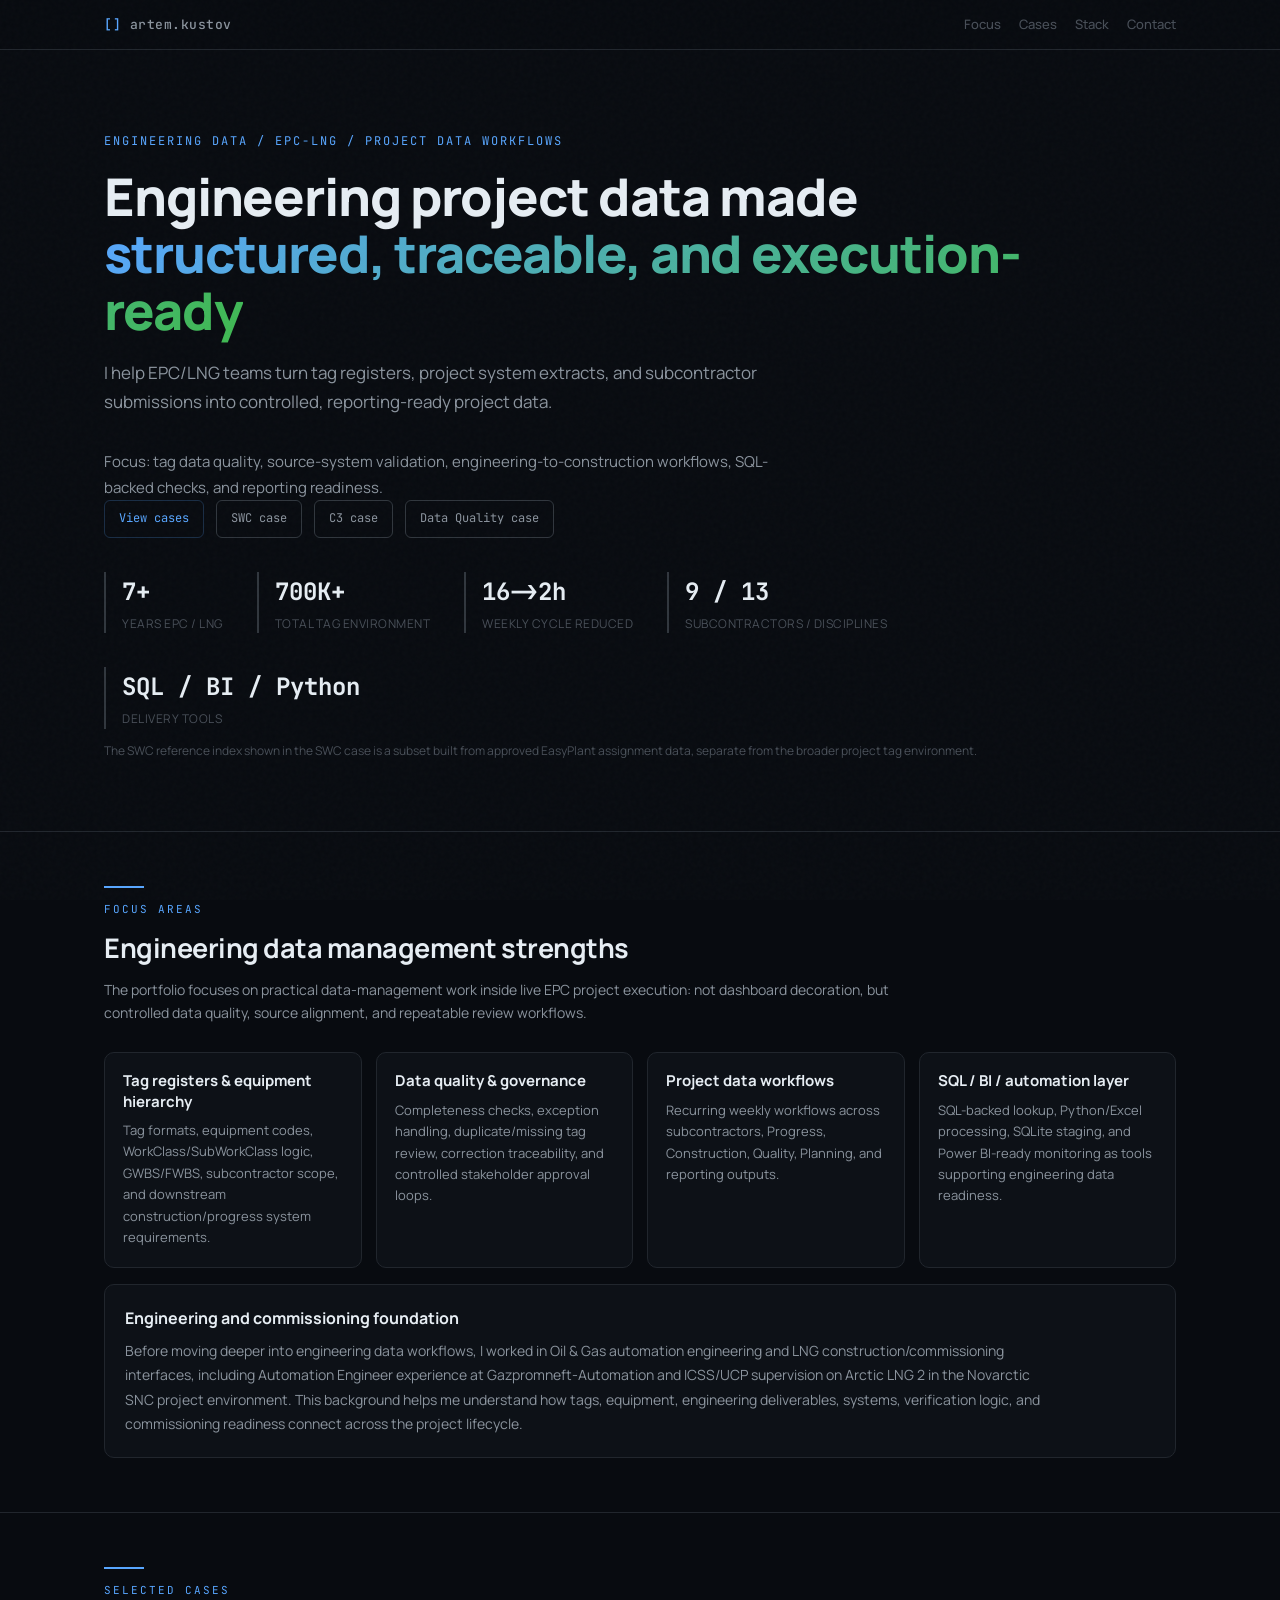
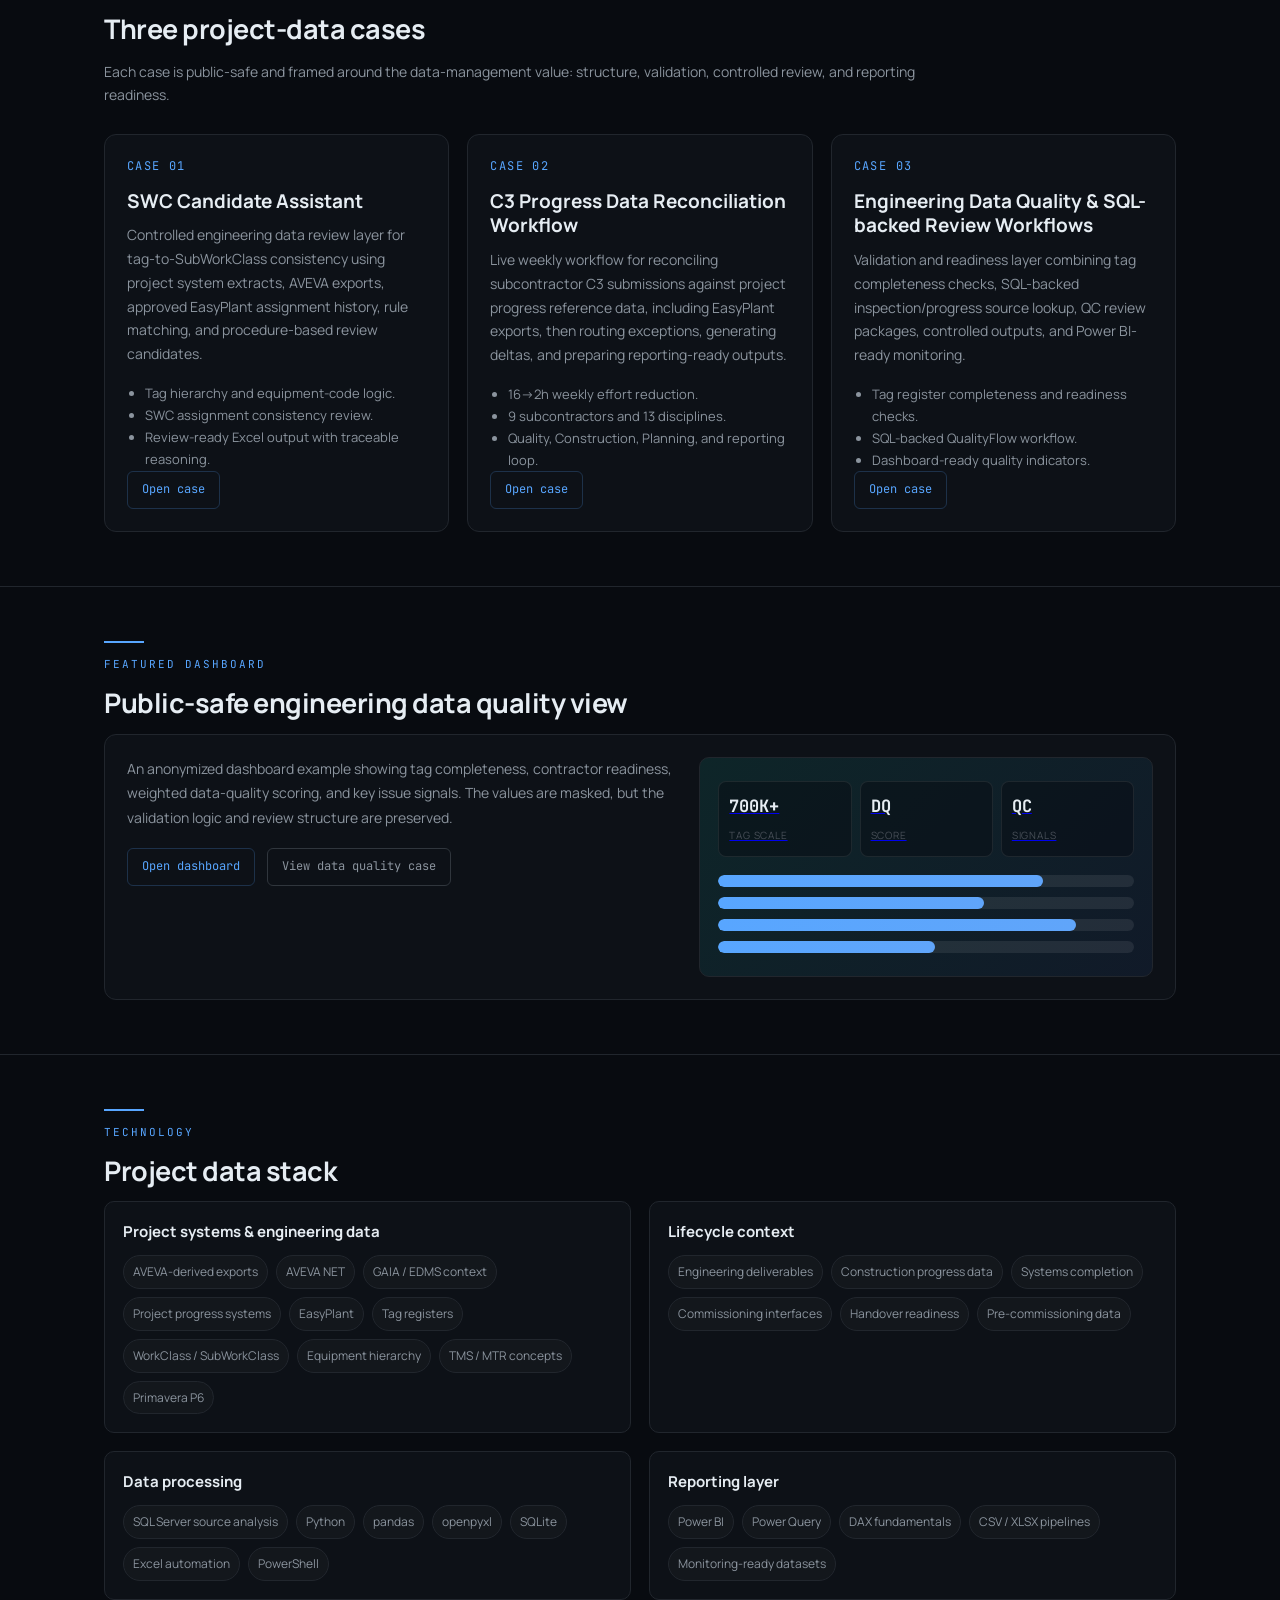
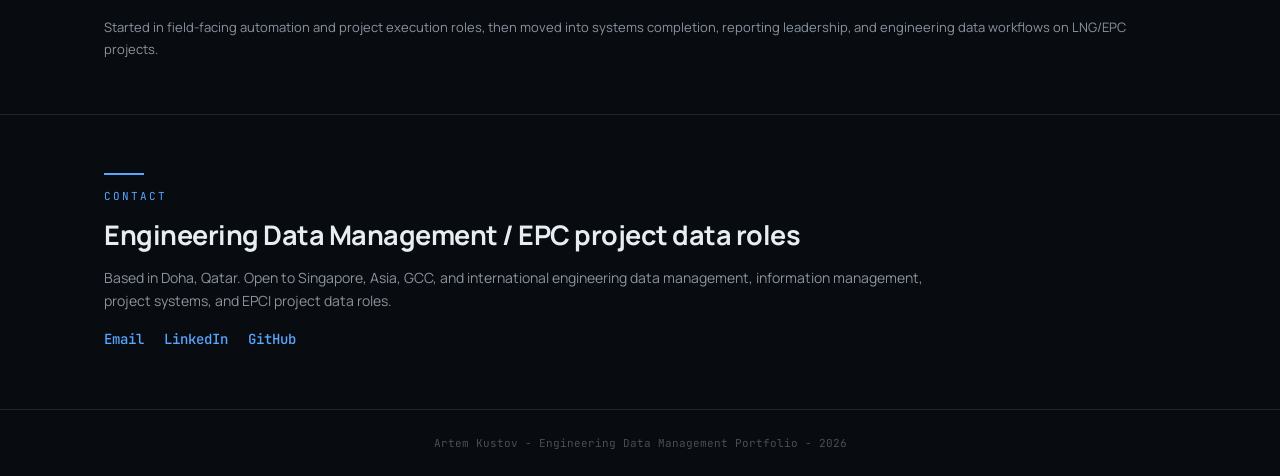
==== commit 9083e4ee: "Add files via upload" ====
--- a/index.html
+++ b/index.html
@@ -6,7 +6,7 @@
 <title>Artem Kustov - Engineering Data Management Portfolio</title>
 <meta name="description" content="Engineering Data Management portfolio for EPC/LNG and EPCI project data roles: tag data quality, project data workflows, source-system validation, SQL-backed checks, AVEVA, EasyPlant, Python, and Power BI.">
 <link href="https://fonts.googleapis.com/css2?family=JetBrains+Mono:wght@400;500;700&family=Manrope:wght@300;400;500;600;700;800&display=swap" rel="stylesheet">
-<link rel="stylesheet" href="../Job_Search_Control_Tower/assets/role-pages.css">
+<link rel="stylesheet" href="assets/role-pages.css">
 <style>
 body{background:#080b10}
 .container{max-width:1120px}
@@ -243,6 +243,6 @@
 </section>
 
 <div class="footer"><p>Artem Kustov - Engineering Data Management Portfolio - 2026</p></div>
-<script src="../Job_Search_Control_Tower/assets/role-pages.js"></script>
+<script src="assets/role-pages.js"></script>
 </body>
 </html>
--- a/assets/role-pages.css
+++ b/assets/role-pages.css
@@ -0,0 +1,102 @@
+*,*::before,*::after{margin:0;padding:0;box-sizing:border-box}
+:root{
+--bg:#07090d;--bg2:#0d1117;--bg3:#161b22;--bg4:#1c2333;
+--border:#21262d;--border2:#30363d;
+--text:#e6edf3;--text2:#8b949e;--text3:#484f58;
+--accent:#58a6ff;--accent2:#79c0ff;--accent-bg:rgba(88,166,255,0.08);
+--green:#3fb950;--green-bg:rgba(63,185,80,0.1);
+--amber:#d29922;--amber-bg:rgba(210,153,34,0.1);
+--red:#f85149;--red-bg:rgba(248,81,73,0.08);
+--mono:'JetBrains Mono',monospace;--sans:'Manrope',sans-serif;
+}
+html{scroll-behavior:smooth}
+body{background:var(--bg);color:var(--text);font-family:var(--sans);line-height:1.65;-webkit-font-smoothing:antialiased}
+body::after{content:'';position:fixed;inset:0;background-image:url("data:image/svg+xml,%3Csvg viewBox='0 0 256 256' xmlns='http://www.w3.org/2000/svg'%3E%3Cfilter id='n'%3E%3CfeTurbulence type='fractalNoise' baseFrequency='0.85' numOctaves='4' stitchTiles='stitch'/%3E%3C/filter%3E%3Crect width='100%25' height='100%25' filter='url(%23n)' opacity='0.025'/%3E%3C/svg%3E");pointer-events:none;z-index:9999}
+::-webkit-scrollbar{width:5px}
+::-webkit-scrollbar-track{background:var(--bg)}
+::-webkit-scrollbar-thumb{background:var(--border2);border-radius:3px}
+.container{max-width:1080px;margin:0 auto;padding:0 24px}
+nav{position:fixed;top:0;left:0;right:0;z-index:100;background:rgba(7,9,13,0.88);backdrop-filter:blur(24px);border-bottom:1px solid var(--border);padding:14px 0}
+nav .container{display:flex;justify-content:space-between;align-items:center;gap:18px}
+.nav-name{font-family:var(--mono);font-size:13px;font-weight:500;color:var(--text2);letter-spacing:0.5px;white-space:nowrap}
+.nav-name span{color:var(--accent)}
+.nav-links{display:flex;gap:18px;flex-wrap:wrap;justify-content:flex-end}
+.nav-links a{font-size:13px;color:var(--text3);text-decoration:none;font-weight:500;transition:color 0.2s}
+.nav-links a:hover,.nav-links a.active{color:var(--text)}
+.hero{padding:140px 0 78px;position:relative}
+.hero-tag{font-family:var(--mono);font-size:12px;color:var(--accent);letter-spacing:2px;text-transform:uppercase;margin-bottom:16px}
+.hero h1{font-size:clamp(32px,5vw,52px);font-weight:800;line-height:1.1;margin-bottom:20px;letter-spacing:-1px;max-width:980px}
+.hero h1 .highlight{background:linear-gradient(135deg,var(--accent),var(--green));-webkit-background-clip:text;-webkit-text-fill-color:transparent}
+.hero-sub{font-size:17px;color:var(--text2);max-width:720px;line-height:1.7;margin-bottom:32px;font-weight:400}
+.hero-actions{display:flex;gap:12px;flex-wrap:wrap;margin-bottom:34px}
+.btn{font-family:var(--mono);font-size:12px;color:var(--accent);text-decoration:none;display:inline-flex;align-items:center;gap:6px;padding:8px 14px;border:1px solid rgba(88,166,255,0.22);border-radius:6px;transition:all 0.2s;background:transparent}
+.btn:hover{background:var(--accent-bg);border-color:var(--accent)}
+.btn.secondary{color:var(--text2);border-color:var(--border2)}
+.btn.secondary:hover{color:var(--text);border-color:var(--border2);background:var(--bg3)}
+.hero-stats{display:flex;gap:34px;flex-wrap:wrap}
+.stat{border-left:2px solid var(--border2);padding-left:16px;min-width:118px}
+.stat-val{font-family:var(--mono);font-size:24px;font-weight:700;color:var(--text)}
+.stat-label{font-size:12px;color:var(--text3);margin-top:2px;text-transform:uppercase;letter-spacing:0.5px}
+.section{padding:58px 0}
+.section.border{border-top:1px solid var(--border)}
+.section-line{width:40px;height:2px;background:var(--accent);margin-bottom:12px}
+.section-tag{font-family:var(--mono);font-size:11px;color:var(--accent);letter-spacing:2px;text-transform:uppercase;margin-bottom:8px}
+.section-title{font-size:28px;font-weight:700;margin-bottom:8px;letter-spacing:-0.5px}
+.section-desc{font-size:14px;color:var(--text2);margin-bottom:32px;max-width:760px}
+.grid{display:grid;grid-template-columns:repeat(3,1fr);gap:18px}
+.grid.two{grid-template-columns:repeat(2,1fr)}
+.card{background:var(--bg2);border:1px solid var(--border);border-radius:12px;padding:24px;transition:border-color 0.25s,transform 0.25s}
+.card:hover{border-color:var(--border2);transform:translateY(-2px)}
+.card-kicker{font-family:var(--mono);font-size:10px;letter-spacing:1.5px;text-transform:uppercase;color:var(--amber);margin-bottom:9px}
+.card-title{font-size:18px;font-weight:700;line-height:1.35;margin-bottom:8px}
+.card p{font-size:14px;color:var(--text2);line-height:1.75}
+.card-link{display:inline-flex;margin-top:16px;font-family:var(--mono);font-size:12px;color:var(--accent);text-decoration:none}
+.card-link:hover{color:var(--accent2)}
+.badge-row{display:flex;gap:6px;flex-wrap:wrap;margin-top:16px}
+.badge{font-family:var(--mono);font-size:10px;padding:4px 10px;border-radius:4px;font-weight:500;background:var(--accent-bg);color:var(--accent);border:1px solid rgba(88,166,255,0.15)}
+.badge.green{background:var(--green-bg);color:var(--green);border-color:rgba(63,185,80,0.15)}
+.badge.amber{background:var(--amber-bg);color:var(--amber);border-color:rgba(210,153,34,0.15)}
+.case{background:var(--bg2);border:1px solid var(--border);border-radius:12px;margin-bottom:24px;overflow:hidden}
+.case-header{padding:28px 30px 0;display:flex;justify-content:space-between;align-items:flex-start;gap:18px;flex-wrap:wrap}
+.case-title-block{flex:1;min-width:250px}
+.case-title{font-size:22px;font-weight:700;margin-bottom:4px}
+.case-subtitle{font-size:13px;color:var(--text2)}
+.case-num{font-family:var(--mono);font-size:42px;font-weight:700;color:var(--bg4);line-height:1;margin-right:18px}
+.case-body{padding:22px 30px 30px}
+.case-grid{display:grid;grid-template-columns:1fr 1fr;gap:24px}
+.case-section{margin-bottom:18px}
+.case-section-title{font-family:var(--mono);font-size:11px;color:var(--amber);letter-spacing:1.5px;text-transform:uppercase;margin-bottom:8px}
+.case-section p,.case-section li{font-size:14px;color:var(--text2);line-height:1.75}
+.case-section ul{padding-left:18px}
+.case-metrics{display:grid;grid-template-columns:repeat(auto-fit,minmax(140px,1fr));gap:12px;margin-top:20px}
+.metric{background:var(--bg3);border:1px solid var(--border);border-radius:8px;padding:14px 16px;text-align:center}
+.metric-val{font-family:var(--mono);font-size:21px;font-weight:700}
+.metric-val.green{color:var(--green)}
+.metric-val.accent{color:var(--accent)}
+.metric-val.amber{color:var(--amber)}
+.metric-label{font-size:11px;color:var(--text3);margin-top:4px}
+.visual{background:var(--bg3);border:1px solid var(--border);border-radius:8px;padding:16px;font-family:var(--mono);font-size:11px;color:var(--text2)}
+.visual-title{font-size:10px;color:var(--text3);text-transform:uppercase;letter-spacing:1px;margin-bottom:12px}
+.flow{display:grid;gap:11px}
+.flow-item{padding-left:14px;border-left:1px solid var(--border2)}
+.flow-step{font-family:var(--mono);font-size:10px;letter-spacing:1px;text-transform:uppercase;margin-bottom:4px;color:var(--accent)}
+.flow-text{font-size:12px;line-height:1.65;color:var(--text2)}
+.tech-row{display:flex;flex-wrap:wrap;gap:8px;margin-top:18px}
+.tech-tag{font-family:var(--mono);font-size:11px;padding:5px 12px;border-radius:6px;background:var(--bg3);color:var(--text2);border:1px solid var(--border)}
+.contact{padding:58px 0;border-top:1px solid var(--border)}
+.contact-links{display:flex;gap:20px;flex-wrap:wrap;margin-top:16px}
+.contact-link{font-size:14px;color:var(--accent);text-decoration:none;font-family:var(--mono);font-weight:500}
+.contact-link:hover{color:var(--accent2)}
+.footer{padding:24px 0;border-top:1px solid var(--border);text-align:center}
+.footer p{font-size:11px;color:var(--text3);font-family:var(--mono)}
+.fade-in{opacity:0;transform:translateY(20px);transition:opacity 0.6s ease,transform 0.6s ease}
+.fade-in.visible{opacity:1;transform:translateY(0)}
+@media(max-width:860px){
+  nav{position:sticky}
+  nav .container{align-items:flex-start;flex-direction:column}
+  .nav-links{justify-content:flex-start;gap:12px}
+  .hero{padding:58px 0 62px}
+  .grid,.grid.two,.case-grid{grid-template-columns:1fr}
+  .hero-stats{gap:22px}
+  .stat{min-width:unset}
+}
